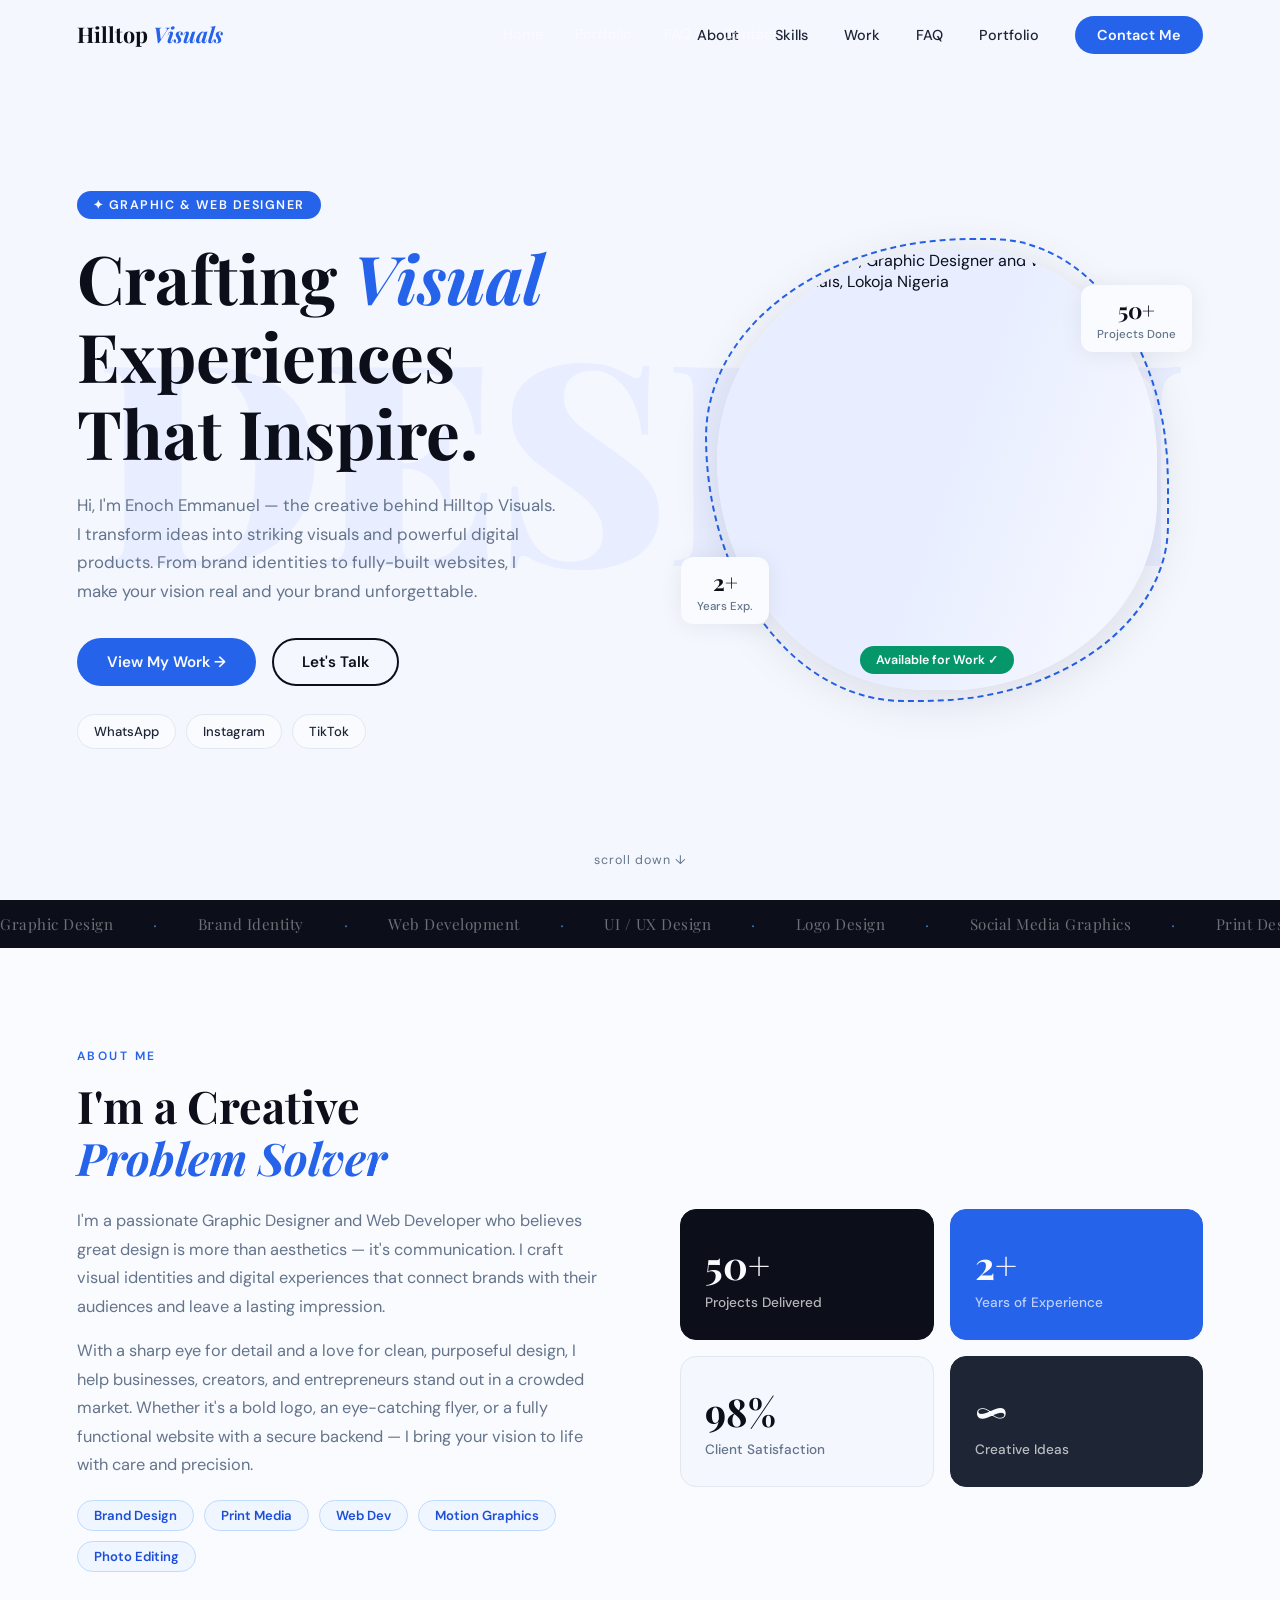
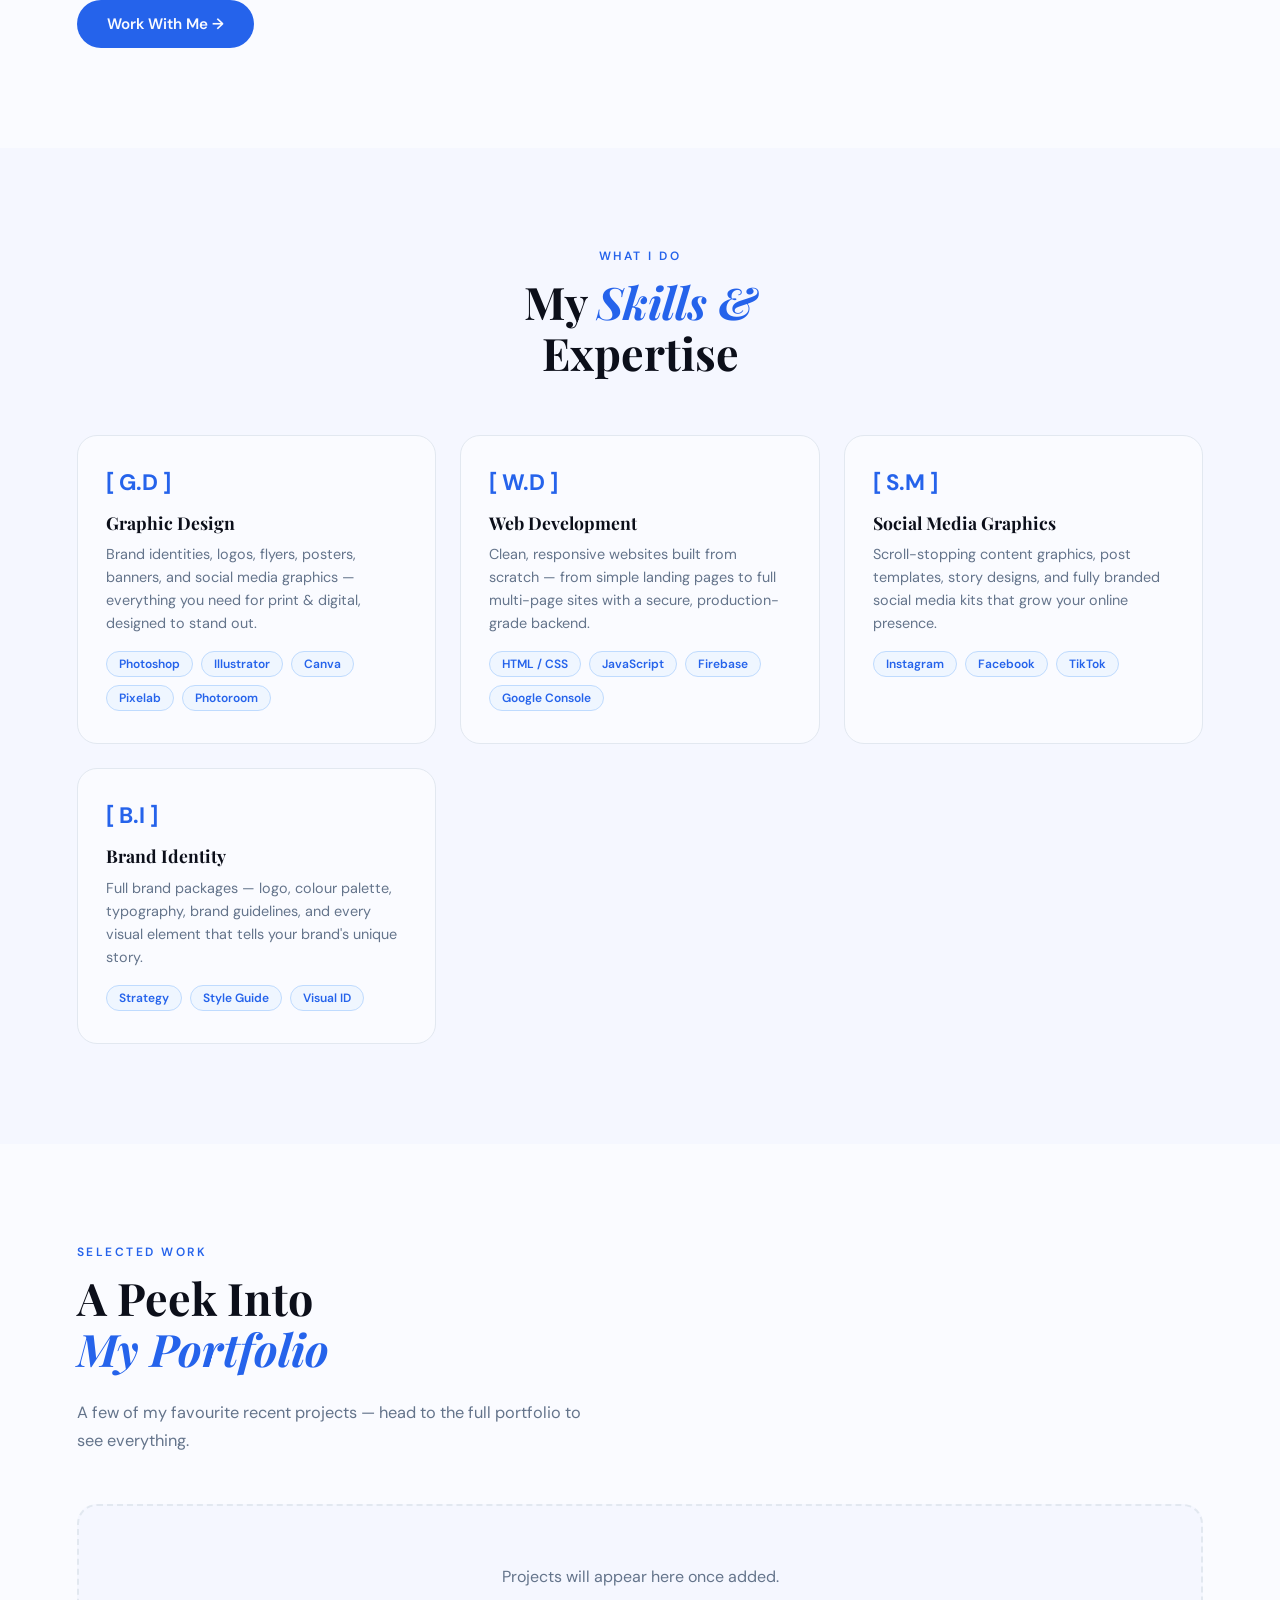
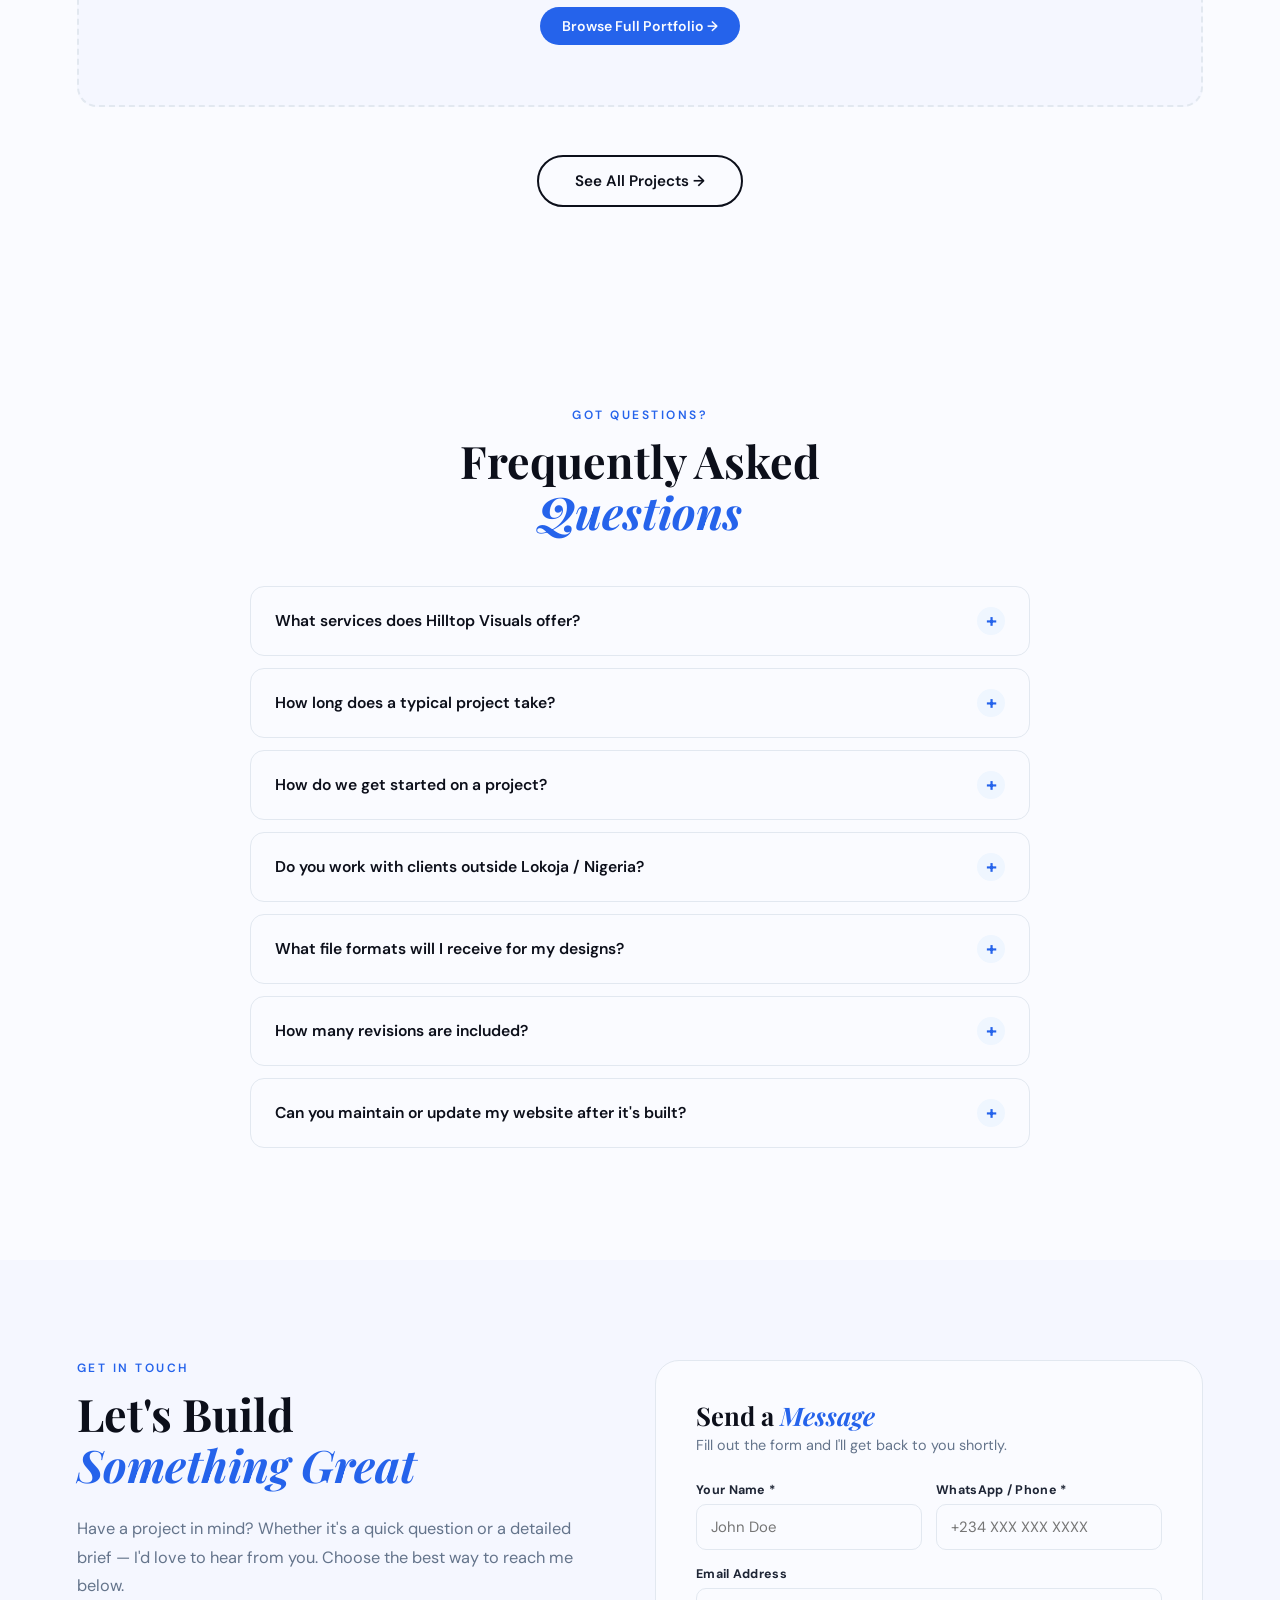
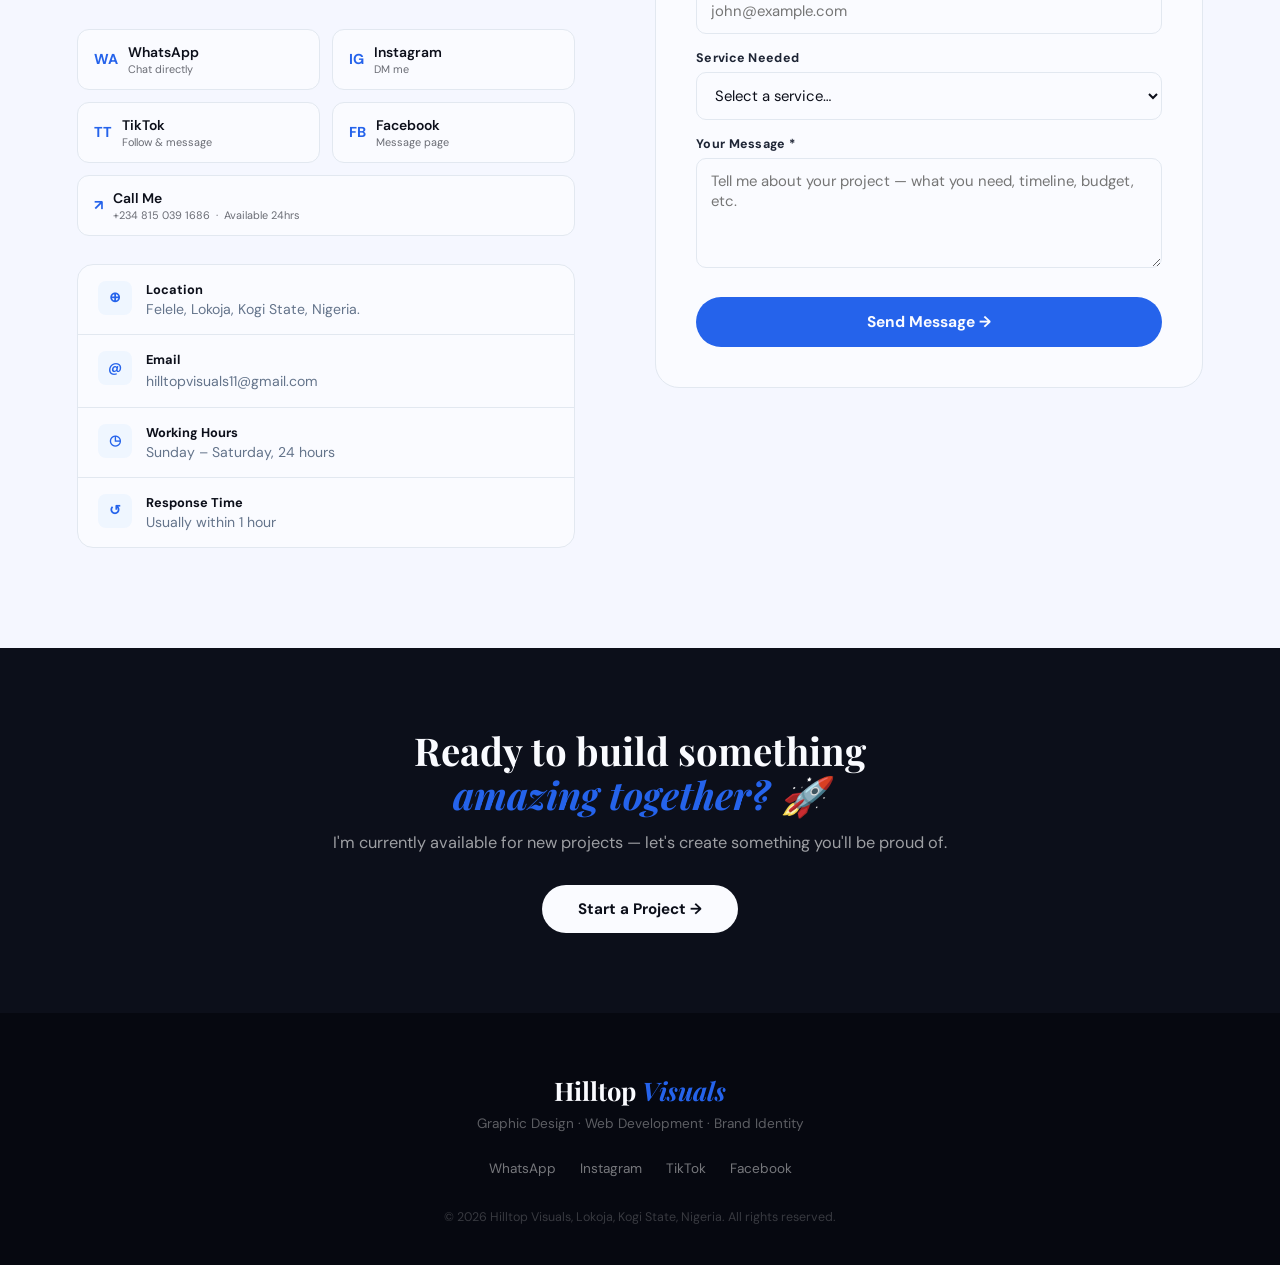
==== index.html @ 1521e747 "Add files via upload" ====
<!DOCTYPE html>
<html lang="en">
<head>
  <meta charset="UTF-8">
  <meta name="viewport" content="width=device-width, initial-scale=1.0">

  <!-- ── Primary SEO ── -->
  <title>Hilltop Visuals — Graphic Designer & Web Developer in Lokoja, Nigeria</title>
  <meta name="description" content="Hilltop Visuals is a creative graphic design and web development studio based in Lokoja, Kogi State, Nigeria. We craft bold brand identities, stunning visuals, and fully-built websites that connect businesses with their audiences.">
  <meta name="keywords" content="graphic designer Nigeria, web developer Lokoja, brand identity Kogi State, logo design Nigeria, flyer design, web design Nigeria, Hilltop Visuals, Enoch Emmanuel designer">
  <meta name="author" content="Enoch Emmanuel — Hilltop Visuals">
  <meta name="robots" content="index, follow">
  <link rel="canonical" href="https://hilltopvisuals.name.ng/">

  <!-- ── Open Graph ── -->
  <meta property="og:type" content="website">
  <meta property="og:url" content="https://hilltop-visuals.name.ng/">
  <meta property="og:title" content="Hilltop Visuals — Graphic Designer & Web Developer">
  <meta property="og:description" content="Bold brands. Beautiful websites. Hilltop Visuals is your go-to creative studio for graphic design, web development, and brand identity — based in Lokoja, Nigeria.">
  <meta property="og:image" content="https://i.ibb.co/S7ySnwGp/1000374897.jpg">
  <meta property="og:image:alt" content="Hilltop Visuals — Creative Design Studio">
  <meta property="og:locale" content="en_NG">
  <meta property="og:site_name" content="Hilltop Visuals">

  <!-- ── Twitter / X Card ── -->
  <meta name="twitter:card" content="summary_large_image">
  <meta name="twitter:title" content="Hilltop Visuals — Graphic Designer & Web Developer">
  <meta name="twitter:description" content="Bold brands. Beautiful websites. Lokoja-based creative studio for graphic design, web development, and brand identity.">
  <meta name="twitter:image" content="https://i.ibb.co/S7ySnwGp/1000374897.jpg">

  <!-- ── JSON-LD Structured Data ── -->
  <script type="application/ld+json">
  {
    "@context": "https://schema.org",
    "@type": "ProfessionalService",
    "name": "Hilltop Visuals",
    "description": "Creative graphic design and web development studio based in Lokoja, Kogi State, Nigeria.",
    "url": "https://hilltop-visuals.web.app/",
    "image": "https://i.ibb.co/S7ySnwGp/1000374897.jpg",
    "founder": { "@type": "Person", "name": "Enoch Emmanuel", "jobTitle": "Graphic Designer & Web Developer" },
    "address": { "@type": "PostalAddress", "streetAddress": "Felele", "addressLocality": "Lokoja", "addressRegion": "Kogi State", "addressCountry": "NG" },
    "contactPoint": { "@type": "ContactPoint", "telephone": "+2348150391686", "contactType": "Customer Service", "availableLanguage": "English", "areaServed": "NG" },
    "sameAs": ["https://instagram.com/_hilltopvisuals","https://tiktok.com/@hilltop.visuals","https://www.facebook.com/share/1C88Tai5y7/"],
    "priceRange": "$$",
    "openingHours": "Mo-Su 00:00-23:59"
  }
  </script>

  <!-- ── Fonts ── -->
  <link rel="preconnect" href="https://fonts.googleapis.com">
  <link rel="preconnect" href="https://fonts.gstatic.com" crossorigin>
  <link href="https://fonts.googleapis.com/css2?family=Playfair+Display:ital,wght@0,400;0,700;0,900;1,400;1,700&family=DM+Sans:wght@300;400;500;600&display=swap" rel="stylesheet">
  <link rel="icon" href="Logo.png" type="image/png">
  <link rel="stylesheet" href="style.css">

  <style>
    @keyframes spin { to { transform: rotate(360deg); } }

    /* Profile shimmer while image loads */
    .profile-img-wrap {
      background: linear-gradient(110deg, #e8eeff 30%, #f5f7ff 50%, #e8eeff 70%);
      background-size: 200% 100%;
      animation: shimmer 1.5s linear infinite;
    }
    .profile-img-wrap.loaded { animation: none; background: none; }
    @keyframes shimmer { to { background-position: -200% 0; } }

    /* FAQ Section */
    .faq-section { background: var(--white); }
    .faq-inner { max-width: 780px; margin: 0 auto; }
    .faq-item {
      border: 1px solid var(--border); border-radius: 14px;
      margin-bottom: 12px; overflow: hidden; transition: box-shadow 0.25s;
    }
    .faq-item:hover { box-shadow: var(--shadow); }
    .faq-item.open { border-color: var(--accent); }
    .faq-q {
      width: 100%; background: none; border: none; text-align: left;
      padding: 20px 24px; font-family: 'DM Sans', sans-serif; font-size: 0.98rem;
      font-weight: 600; color: var(--ink); cursor: pointer;
      display: flex; justify-content: space-between; align-items: center;
      gap: 16px; transition: color 0.2s;
    }
    .faq-q:hover { color: var(--accent); }
    .faq-item.open .faq-q { color: var(--accent); }
    .faq-icon {
      flex-shrink: 0; width: 28px; height: 28px; border-radius: 50%;
      background: var(--accent-light); color: var(--accent); font-size: 1.2rem;
      display: flex; align-items: center; justify-content: center;
      transition: transform 0.3s, background 0.25s; font-weight: 700; line-height: 1;
    }
    .faq-item.open .faq-icon { transform: rotate(45deg); background: var(--accent); color: var(--white); }
    .faq-a { max-height: 0; overflow: hidden; transition: max-height 0.4s ease; }
    .faq-item.open .faq-a { max-height: 300px; }
    .faq-a-inner { padding: 0 24px 20px; font-size: 0.93rem; color: var(--mid); line-height: 1.75; }
  </style>
</head>
<body>

  <!-- NAV -->
  <nav id="navbar" role="navigation" aria-label="Main navigation">
    <a href="index.html" class="nav-logo" aria-label="Hilltop Visuals — Home">Hilltop <em>Visuals</em></a>
    <ul class="nav-links" id="navLinks">
      <li><a href="#about">About</a></li>
      <li><a href="#skills">Skills</a></li>
      <li><a href="#work">Work</a></li>
      <li><a href="#faq">FAQ</a></li>
      <li><a href="portfolio.html">Portfolio</a></li>
      <li><a href="#contact" class="nav-cta">Contact Me</a></li>
    </ul>
    <button class="hamburger" onclick="toggleNav()" aria-label="Toggle navigation menu" aria-expanded="false">
      <span></span><span></span><span></span>
    </button>
  </nav>

  <!-- HERO -->
  <section class="hero" aria-label="Introduction">
    <div class="hero-bg-text" aria-hidden="true">DESIGN</div>
    <div class="hero-content">
      <div class="hero-left">
        <div class="hero-tag">✦ Graphic &amp; Web Designer</div>
        <h1>Crafting <em>Visual</em><br>Experiences<br>That Inspire.</h1>
        <p class="hero-desc">Hi, I'm Enoch Emmanuel — the creative behind Hilltop Visuals. I transform ideas into striking visuals and powerful digital products. From brand identities to fully-built websites, I make your vision real and your brand unforgettable.</p>
        <div class="hero-btns">
          <a href="portfolio.html" class="btn-primary">View My Work →</a>
          <a href="#contact" class="btn-ghost">Let's Talk</a>
        </div>
        <div class="hero-socials">
          <a href="https://wa.me/+2347012182419" target="_blank" rel="noopener noreferrer" class="social-pill">WhatsApp</a>
          <a href="https://instagram.com/_hilltopvisuals" target="_blank" rel="noopener noreferrer" class="social-pill">Instagram</a>
          <a href="https://tiktok.com/@hilltop.visuals" target="_blank" rel="noopener noreferrer" class="social-pill">TikTok</a>
        </div>
      </div>
      <div class="hero-right">
        <div class="profile-frame" role="img" aria-label="Enoch Emmanuel — Graphic Designer and Web Developer at Hilltop Visuals">
          <div class="profile-ring" aria-hidden="true"></div>
          <div class="profile-img-wrap" id="profileWrap">
            <img
              src="https://i.ibb.co/S7ySnwGp/1000374897.jpg"
              alt="Enoch Emmanuel, Graphic Designer and Web Developer — Hilltop Visuals, Lokoja Nigeria"
              id="profilePic"
              width="440" height="440"
              fetchpriority="high"
              onload="document.getElementById('profileWrap').classList.add('loaded')"
            >
            <div class="profile-badge" aria-label="Currently available for new projects">Available for Work ✓</div>
          </div>
          <div class="profile-stat ps1" aria-label="50 or more projects completed"><strong>50+</strong><span>Projects Done</span></div>
          <div class="profile-stat ps2" aria-label="Over 2 years of experience"><strong>2+</strong><span>Years Exp.</span></div>
        </div>
      </div>
    </div>
    <div class="scroll-hint" aria-hidden="true">scroll down ↓</div>
  </section>

  <!-- MARQUEE -->
  <div class="marquee-wrap" aria-hidden="true">
    <div class="marquee-track">
      <span>Graphic Design</span><span>·</span>
      <span>Brand Identity</span><span>·</span>
      <span>Web Development</span><span>·</span>
      <span>UI / UX Design</span><span>·</span>
      <span>Logo Design</span><span>·</span>
      <span>Social Media Graphics</span><span>·</span>
      <span>Print Design</span><span>·</span>
      <span>Flyer Design</span><span>·</span>
      <span>Graphic Design</span><span>·</span>
      <span>Brand Identity</span><span>·</span>
      <span>Web Development</span><span>·</span>
      <span>UI / UX Design</span><span>·</span>
      <span>Logo Design</span><span>·</span>
      <span>Social Media Graphics</span><span>·</span>
      <span>Print Design</span><span>·</span>
      <span>Flyer Design</span><span>·</span>
    </div>
  </div>

  <!-- ABOUT -->
  <section class="section" id="about" aria-labelledby="about-heading">
    <div class="about-container">
      <div class="about-text">
        <p class="eyebrow">About Me</p>
        <h2 id="about-heading">I'm a Creative<br><em>Problem Solver</em></h2>
        <p class="body-text">I'm a passionate Graphic Designer and Web Developer who believes great design is more than aesthetics — it's communication. I craft visual identities and digital experiences that connect brands with their audiences and leave a lasting impression.</p>
        <p class="body-text">With a sharp eye for detail and a love for clean, purposeful design, I help businesses, creators, and entrepreneurs stand out in a crowded market. Whether it's a bold logo, an eye-catching flyer, or a fully functional website with a secure backend — I bring your vision to life with care and precision.</p>
        <div class="about-tags">
          <span>Brand Design</span>
          <span>Print Media</span>
          <span>Web Dev</span>
          <span>Motion Graphics</span>
          <span>Photo Editing</span>
        </div>
        <a href="#contact" class="btn-primary" style="display:inline-block;margin-top:28px;">Work With Me →</a>
      </div>
      <div class="about-cards">
        <div class="ac-card ac-big reveal"><div class="ac-num">50+</div><div class="ac-label">Projects Delivered</div></div>
        <div class="ac-card ac-accent reveal"><div class="ac-num">2+</div><div class="ac-label">Years of Experience</div></div>
        <div class="ac-card reveal"><div class="ac-num">98%</div><div class="ac-label">Client Satisfaction</div></div>
        <div class="ac-card ac-dark reveal"><div class="ac-num">∞</div><div class="ac-label">Creative Ideas</div></div>
      </div>
    </div>
  </section>

  <!-- SKILLS -->
  <section class="section skills-section" id="skills" aria-labelledby="skills-heading">
    <p class="eyebrow" style="text-align:center;">What I Do</p>
    <h2 id="skills-heading" style="text-align:center;">My <em>Skills &amp;</em><br>Expertise</h2>
    <div class="skills-grid">
      <article class="skill-card reveal">
        <span class="skill-icon" aria-hidden="true">[ G.D ]</span>
        <h3>Graphic Design</h3>
        <p>Brand identities, logos, flyers, posters, banners, and social media graphics — everything you need for print &amp; digital, designed to stand out.</p>
        <div class="skill-tools"><span>Photoshop</span><span>Illustrator</span><span>Canva</span><span>Pixelab</span><span>Photoroom</span></div>
      </article>
      <article class="skill-card reveal">
        <span class="skill-icon" aria-hidden="true">[ W.D ]</span>
        <h3>Web Development</h3>
        <p>Clean, responsive websites built from scratch — from simple landing pages to full multi-page sites with a secure, production-grade backend.</p>
        <div class="skill-tools"><span>HTML / CSS</span><span>JavaScript</span><span>Firebase</span><span>Google Console</span></div>
      </article>
      <article class="skill-card reveal">
        <span class="skill-icon" aria-hidden="true">[ S.M ]</span>
        <h3>Social Media Graphics</h3>
        <p>Scroll-stopping content graphics, post templates, story designs, and fully branded social media kits that grow your online presence.</p>
        <div class="skill-tools"><span>Instagram</span><span>Facebook</span><span>TikTok</span></div>
      </article>
      <article class="skill-card reveal">
        <span class="skill-icon" aria-hidden="true">[ B.I ]</span>
        <h3>Brand Identity</h3>
        <p>Full brand packages — logo, colour palette, typography, brand guidelines, and every visual element that tells your brand's unique story.</p>
        <div class="skill-tools"><span>Strategy</span><span>Style Guide</span><span>Visual ID</span></div>
      </article>
    </div>
  </section>

  <!-- FEATURED WORK -->
  <section class="section work-section" id="work" aria-labelledby="work-heading">
    <p class="eyebrow">Selected Work</p>
    <h2 id="work-heading">A Peek Into<br><em>My Portfolio</em></h2>
    <p class="body-text" style="max-width:520px;margin-bottom:0;">A few of my favourite recent projects — head to the full portfolio to see everything.</p>
    <div class="work-grid" id="featuredWork" role="list">
      <div class="work-placeholder">
        <div class="wp-inner">
          <p>Projects will appear here once added.</p>
          <a href="portfolio.html" class="btn-primary" style="margin-top:20px;font-size:0.88rem;padding:10px 22px;">Browse Full Portfolio →</a>
        </div>
      </div>
    </div>
    <div style="text-align:center;margin-top:48px;">
      <a href="portfolio.html" class="btn-outline-dark">See All Projects →</a>
    </div>
  </section>

  <!-- FAQ -->
  <section class="section faq-section" id="faq" aria-labelledby="faq-heading">
    <div class="faq-inner">
      <p class="eyebrow" style="text-align:center;">Got Questions?</p>
      <h2 id="faq-heading" style="text-align:center;margin-bottom:48px;">Frequently Asked<br><em>Questions</em></h2>

      <div class="faq-item reveal">
        <button class="faq-q" onclick="toggleFaq(this)" aria-expanded="false">
          What services does Hilltop Visuals offer?
          <span class="faq-icon" aria-hidden="true">+</span>
        </button>
        <div class="faq-a">
          <div class="faq-a-inner">Hilltop Visuals offers a full suite of creative services including Graphic Design (logos, flyers, banners, posters), Web Development (landing pages to multi-page websites), Brand Identity packages, Social Media Graphics, and Print Design. If you need something creative, chances are I can help — just reach out!</div>
        </div>
      </div>

      <div class="faq-item reveal">
        <button class="faq-q" onclick="toggleFaq(this)" aria-expanded="false">
          How long does a typical project take?
          <span class="faq-icon" aria-hidden="true">+</span>
        </button>
        <div class="faq-a">
          <div class="faq-a-inner">It depends on the scope. A logo or flyer design can be ready in 1–3 days. A full brand identity package typically takes 3–7 days. Website projects range from 3 days for a simple landing page to 2–4 weeks for a full multi-page site with a custom backend. I always discuss timelines upfront so there are no surprises.</div>
        </div>
      </div>

      <div class="faq-item reveal">
        <button class="faq-q" onclick="toggleFaq(this)" aria-expanded="false">
          How do we get started on a project?
          <span class="faq-icon" aria-hidden="true">+</span>
        </button>
        <div class="faq-a">
          <div class="faq-a-inner">Simply reach out via the contact form below, WhatsApp, or any of my social platforms. Share a brief of what you need — the service, your brand, timeline, and budget if you have one. I'll respond within an hour to discuss next steps. No long waits, no fuss.</div>
        </div>
      </div>

      <div class="faq-item reveal">
        <button class="faq-q" onclick="toggleFaq(this)" aria-expanded="false">
          Do you work with clients outside Lokoja / Nigeria?
          <span class="faq-icon" aria-hidden="true">+</span>
        </button>
        <div class="faq-a">
          <div class="faq-a-inner">Absolutely. While I'm based in Lokoja, Kogi State, I work with clients across Nigeria and internationally. All communication, file delivery, and project management can be handled fully online via WhatsApp, email, or any preferred platform.</div>
        </div>
      </div>

      <div class="faq-item reveal">
        <button class="faq-q" onclick="toggleFaq(this)" aria-expanded="false">
          What file formats will I receive for my designs?
          <span class="faq-icon" aria-hidden="true">+</span>
        </button>
        <div class="faq-a">
          <div class="faq-a-inner">You'll receive all the formats you need. For logos and graphics: PNG (transparent background), JPG, PDF, and SVG. For print materials: high-resolution PDF or TIFF. For web assets: optimised PNG, JPG, and WebP. Just let me know what you need and I'll prepare everything accordingly.</div>
        </div>
      </div>

      <div class="faq-item reveal">
        <button class="faq-q" onclick="toggleFaq(this)" aria-expanded="false">
          How many revisions are included?
          <span class="faq-icon" aria-hidden="true">+</span>
        </button>
        <div class="faq-a">
          <div class="faq-a-inner">Every project includes revision rounds to ensure you're fully satisfied. The exact number depends on the package agreed upon, but I always work collaboratively and stay in close communication throughout — so we rarely need many rounds. Your satisfaction is the priority.</div>
        </div>
      </div>

      <div class="faq-item reveal">
        <button class="faq-q" onclick="toggleFaq(this)" aria-expanded="false">
          Can you maintain or update my website after it's built?
          <span class="faq-icon" aria-hidden="true">+</span>
        </button>
        <div class="faq-a">
          <div class="faq-a-inner">Yes! I offer post-launch support and maintenance for all websites I build. Whether it's adding new pages, updating content, fixing issues, or expanding features — I'm available to keep your site running smoothly. Just reach out whenever you need changes made.</div>
        </div>
      </div>

    </div>
  </section>

  <!-- CONTACT -->
  <section class="section contact-inline" id="contact" aria-labelledby="contact-heading">
    <div class="contact-inline-grid">

      <!-- LEFT -->
      <div>
        <p class="eyebrow">Get In Touch</p>
        <h2 id="contact-heading">Let's Build<br><em>Something Great</em></h2>
        <p class="body-text" style="margin-bottom:0;">Have a project in mind? Whether it's a quick question or a detailed brief — I'd love to hear from you. Choose the best way to reach me below.</p>

        <div class="reach-grid">
          <a href="https://wa.me/+2347012182419" target="_blank" rel="noopener noreferrer" class="reach-btn">
            <span class="rb-icon">WA</span>
            <span class="rb-text"><span>WhatsApp</span><span class="rb-label">Chat directly</span></span>
          </a>
          <a href="https://instagram.com/_hilltopvisuals" target="_blank" rel="noopener noreferrer" class="reach-btn">
            <span class="rb-icon">IG</span>
            <span class="rb-text"><span>Instagram</span><span class="rb-label">DM me</span></span>
          </a>
          <a href="https://tiktok.com/@hilltop.visuals" target="_blank" rel="noopener noreferrer" class="reach-btn">
            <span class="rb-icon">TT</span>
            <span class="rb-text"><span>TikTok</span><span class="rb-label">Follow &amp; message</span></span>
          </a>
          <a href="https://www.facebook.com/share/1C88Tai5y7/" target="_blank" rel="noopener noreferrer" class="reach-btn">
            <span class="rb-icon">FB</span>
            <span class="rb-text"><span>Facebook</span><span class="rb-label">Message page</span></span>
          </a>
          <a href="tel:+2348150391686" class="reach-btn rb-call">
            <span class="rb-icon">↗</span>
            <span class="rb-text"><span>Call Me</span><span class="rb-label">+234 815 039 1686 &nbsp;·&nbsp; Available 24hrs</span></span>
          </a>
        </div>

        <address class="addr-block" style="font-style:normal;">
          <div class="addr-row">
            <div class="addr-icon">⊕</div>
            <div class="addr-body"><strong>Location</strong><p>Felele, Lokoja, Kogi State, Nigeria.</p></div>
          </div>
          <div class="addr-row">
            <div class="addr-icon">@</div>
            <div class="addr-body"><strong>Email</strong><a href="mailto:hilltopvisuals11@gmail.com">hilltopvisuals11@gmail.com</a></div>
          </div>
          <div class="addr-row">
            <div class="addr-icon">◷</div>
            <div class="addr-body"><strong>Working Hours</strong><p>Sunday – Saturday, 24 hours</p></div>
          </div>
          <div class="addr-row">
            <div class="addr-icon">↺</div>
            <div class="addr-body"><strong>Response Time</strong><p>Usually within 1 hour</p></div>
          </div>
        </address>
      </div>

      <!-- RIGHT — FORM -->
      <div class="cf-card">
        <h3>Send a <em>Message</em></h3>
        <p class="cf-sub">Fill out the form and I'll get back to you shortly.</p>
        <div class="cf-row">
          <div class="cf-group"><label for="cfName">Your Name *</label><input type="text" id="cfName" name="name" placeholder="John Doe" autocomplete="name" required></div>
          <div class="cf-group"><label for="cfPhone">WhatsApp / Phone *</label><input type="tel" id="cfPhone" name="phone" placeholder="+234 XXX XXX XXXX" autocomplete="tel" required></div>
        </div>
        <div class="cf-group"><label for="cfEmail">Email Address</label><input type="email" id="cfEmail" name="email" placeholder="john@example.com" autocomplete="email"></div>
        <div class="cf-group">
          <label for="cfService">Service Needed</label>
          <select id="cfService" name="service">
            <option value="">Select a service…</option>
            <option>Graphic Design</option>
            <option>Web Development</option>
            <option>Brand Identity / Logo</option>
            <option>UI / UX Design</option>
            <option>Print Design</option>
            <option>Social Media Graphics</option>
            <option>Other</option>
          </select>
        </div>
        <div class="cf-group"><label for="cfMessage">Your Message *</label><textarea id="cfMessage" name="message" placeholder="Tell me about your project — what you need, timeline, budget, etc." required></textarea></div>
        <button class="submit-btn" id="submitBtn" onclick="submitContactForm()" type="button">Send Message →</button>
        <div class="form-success" id="formSuccess" role="alert" style="display:none;">✓ Message sent! I'll be in touch with you shortly.</div>
        <div class="form-error"   id="formError"   role="alert" style="display:none;">Something went wrong. Please try again or reach out via WhatsApp.</div>
      </div>

    </div>
  </section>

  <!-- CTA BAND -->
  <div class="cta-band">
    <div class="cta-band-inner">
      <h2>Ready to build something<br><em>amazing together? 🚀</em></h2>
      <p>I'm currently available for new projects — let's create something you'll be proud of.</p>
      <a href="#contact" class="btn-white">Start a Project →</a>
    </div>
  </div>

  <!-- FOOTER -->
  <footer>
    <div class="footer-inner">
      <div class="footer-logo">Hilltop <em>Visuals</em></div>
      <p class="footer-tagline">Graphic Design · Web Development · Brand Identity</p>
      <nav class="footer-links" aria-label="Footer navigation">
        <a href="index.html">Home</a>
        <a href="portfolio.html">Portfolio</a>
        <a href="#faq">FAQ</a>
        <a href="#contact">Contact</a>
      </nav>
      <div class="footer-socials" aria-label="Social media links">
        <a href="https://wa.me/+2347012182419" target="_blank" rel="noopener noreferrer">WhatsApp</a>
        <a href="https://instagram.com/_hilltopvisuals" target="_blank" rel="noopener noreferrer">Instagram</a>
        <a href="https://tiktok.com/@hilltop.visuals" target="_blank" rel="noopener noreferrer">TikTok</a>
        <a href="https://www.facebook.com/share/1C88Tai5y7/" target="_blank" rel="noopener noreferrer">Facebook</a>
      </div>
      <p class="footer-copy">© <span id="copyrightYear"></span> Hilltop Visuals, Lokoja, Kogi State, Nigeria. All rights reserved.</p>
    </div>
  </footer>

  <!-- FIREBASE -->
  <script type="module">
    import { initializeApp } from "https://www.gstatic.com/firebasejs/10.12.0/firebase-app.js";
    import { getFirestore, collection, query, orderBy, limit, getDocs, addDoc, serverTimestamp }
      from "https://www.gstatic.com/firebasejs/10.12.0/firebase-firestore.js";

    const firebaseConfig = {
      apiKey: "AIzaSyD2cEISpqe9ZQfjU7KUvEmC07CHFr-ecbo",
      authDomain: "hilltop-visuals.firebaseapp.com",
      projectId: "hilltop-visuals",
      storageBucket: "hilltop-visuals.firebasestorage.app",
      messagingSenderId: "5059891736",
      appId: "1:5059891736:web:ab7138aefc7ed4dfd4296d"
    };

    const app = initializeApp(firebaseConfig);
    const db  = getFirestore(app);

    // ── Load featured projects ────────────────────────────────
    const MAX_FEAT_RETRIES = 3;
    const FEAT_RETRY_MS    = 3500;
    let   featRetryCount   = 0;
    let   featRetryTimer   = null;

    function showFeatLoader(msg) {
      const grid = document.getElementById('featuredWork');
      if (!grid) return;
      grid.innerHTML = `
        <div class="work-placeholder">
          <div class="wp-inner">
            <div style="width:30px;height:30px;border:3px solid #ddd;border-top-color:var(--accent);border-radius:50%;animation:spin 0.8s linear infinite;margin:0 auto 14px;" aria-hidden="true"></div>
            <p style="color:var(--mid);font-size:0.9rem;">${msg}</p>
          </div>
        </div>`;
    }

    function showFeatError() {
      const grid = document.getElementById('featuredWork');
      if (!grid) return;
      grid.innerHTML = `
        <div class="work-placeholder">
          <div class="wp-inner" style="max-width:380px;">
            <div style="font-size:2rem;margin-bottom:12px;" aria-hidden="true">📡</div>
            <p style="font-weight:600;color:var(--ink);margin-bottom:8px;">Connection Unstable</p>
            <p style="color:var(--mid);font-size:0.88rem;line-height:1.6;margin-bottom:20px;">Projects couldn't load. Please check your internet connection and try again.</p>
            <button onclick="window.__hvFeatReload()" style="background:var(--accent);color:#fff;border:none;padding:11px 26px;border-radius:50px;font-weight:600;font-size:0.88rem;cursor:pointer;font-family:inherit;">↺ &nbsp;Reload</button>
            <p style="font-size:0.76rem;color:var(--mid);margin-top:10px;">Or <a href="portfolio.html" style="color:var(--accent);">view the full portfolio →</a></p>
          </div>
        </div>`;
    }

    window.__hvFeatReload = function() {
      featRetryCount = 0;
      clearTimeout(featRetryTimer);
      loadFeatured();
    };

    async function loadFeatured() {
      const grid = document.getElementById('featuredWork');
      if (featRetryCount === 0) showFeatLoader('Loading projects…');
      else showFeatLoader(`Retrying… (${featRetryCount}/${MAX_FEAT_RETRIES})`);

      try {
        let snap;
        try {
          snap = await getDocs(query(collection(db,'projects'), orderBy('createdAt','desc'), limit(3)));
        } catch {
          snap = await getDocs(query(collection(db,'projects'), limit(3)));
        }
        featRetryCount = 0;
        clearTimeout(featRetryTimer);
        const projects = snap.docs.map(d => ({ id: d.id, ...d.data() }));
        if (!projects.length) {
          grid.innerHTML = `
            <div class="work-placeholder">
              <div class="wp-inner">
                <p>Projects will appear here once added.</p>
                <a href="portfolio.html" class="btn-primary" style="margin-top:20px;font-size:0.88rem;padding:10px 22px;">Browse Full Portfolio →</a>
              </div>
            </div>`;
          return;
        }
        grid.innerHTML = projects.map((p,i) => `
          <div class="work-card reveal" style="transition-delay:${i*0.1}s" role="listitem">
            <div class="work-img">
              ${p.image ? `<img src="${p.image}" alt="${p.title} — ${p.category || 'Design'} by Hilltop Visuals" loading="lazy">` : `<div class="work-no-img" aria-hidden="true">✦</div>`}
              <div class="work-overlay">
                <a href="${p.link || 'portfolio.html'}" target="_blank" rel="noopener noreferrer" class="work-view-btn">View Project ↗</a>
              </div>
            </div>
            <div class="work-info">
              <span class="work-cat">${p.category || 'Design'}</span>
              <h3>${p.title}</h3>
              ${p.description ? `<p>${p.description.substring(0,100)}${p.description.length > 100 ? '…' : ''}</p>` : ''}
            </div>
          </div>
        `).join('');
        attachReveal();
      } catch(e) {
        console.warn('Featured load error (attempt ' + (featRetryCount + 1) + '):', e.message);
        if (featRetryCount < MAX_FEAT_RETRIES) {
          featRetryCount++;
          featRetryTimer = setTimeout(loadFeatured, FEAT_RETRY_MS);
        } else {
          showFeatError();
        }
      }
    }
    loadFeatured();

    // ── Contact form ──────────────────────────────────────────
    window.submitContactForm = async function() {
      const name    = document.getElementById('cfName').value.trim();
      const phone   = document.getElementById('cfPhone').value.trim();
      const email   = document.getElementById('cfEmail').value.trim();
      const service = document.getElementById('cfService').value;
      const message = document.getElementById('cfMessage').value.trim();
      if (!name || !phone || !message) { alert('Please fill in Name, Phone and Message.'); return; }
      const btn = document.getElementById('submitBtn');
      btn.textContent = 'Sending…'; btn.disabled = true;
      document.getElementById('formSuccess').style.display = 'none';
      document.getElementById('formError').style.display   = 'none';
      try {
        await addDoc(collection(db,'messages'), { name, phone, email, service, message, createdAt: serverTimestamp(), read: false });
        btn.style.display = 'none';
        document.getElementById('formSuccess').style.display = 'block';
      } catch(e) {
        console.error(e);
        btn.textContent = 'Send Message →'; btn.disabled = false;
        document.getElementById('formError').style.display = 'block';
      }
    };

    function attachReveal() {
      const obs = new IntersectionObserver(entries => {
        entries.forEach(e => { if (e.isIntersecting) e.target.classList.add('visible'); });
      }, { threshold: 0.1 });
      document.querySelectorAll('.reveal').forEach(el => obs.observe(el));
    }
    attachReveal();
  </script>

  <script>
    // Auto-update copyright year
    document.getElementById('copyrightYear').textContent = new Date().getFullYear();

    // Navbar scroll state
    window.addEventListener('scroll', () => {
      document.getElementById('navbar').classList.toggle('scrolled', window.scrollY > 60);
    });

    // Mobile nav toggle
    function toggleNav() {
      const links = document.getElementById('navLinks');
      const btn   = document.querySelector('.hamburger');
      const open  = links.classList.toggle('open');
      btn.setAttribute('aria-expanded', String(open));
    }

    // Close mobile nav on link click
    document.querySelectorAll('.nav-links a').forEach(a => {
      a.addEventListener('click', () => {
        document.getElementById('navLinks').classList.remove('open');
        document.querySelector('.hamburger').setAttribute('aria-expanded', 'false');
      });
    });

    // Reveal on scroll for static elements
    const revealObs = new IntersectionObserver(entries => {
      entries.forEach(e => { if (e.isIntersecting) e.target.classList.add('visible'); });
    }, { threshold: 0.08 });
    document.querySelectorAll('.reveal').forEach(el => revealObs.observe(el));

    // FAQ accordion
    function toggleFaq(btn) {
      const item   = btn.closest('.faq-item');
      const isOpen = item.classList.contains('open');
      document.querySelectorAll('.faq-item.open').forEach(i => {
        i.classList.remove('open');
        i.querySelector('.faq-q').setAttribute('aria-expanded', 'false');
      });
      if (!isOpen) {
        item.classList.add('open');
        btn.setAttribute('aria-expanded', 'true');
      }
    }
  </script>
</body>
</html>
---- style.css ----
/* ===== HILLTOP VISUALS — MAIN STYLESHEET ===== */
:root {
  --ink: #0C0F1A;
  --ink-mid: #1E2535;
  --mid: #64748B;
  --light: #F0F4FF;
  --white: #FAFBFF;
  --accent: #2563EB;
  --accent-dark: #1D4ED8;
  --accent-light: #EFF6FF;
  --green: #059669;
  --cream: #F5F7FF;
  --border: #E2E8F0;
  --shadow: 0 2px 24px rgba(12,15,26,0.07);
  --shadow-lg: 0 8px 48px rgba(12,15,26,0.12);
}

*, *::before, *::after { box-sizing: border-box; margin: 0; padding: 0; }
html { scroll-behavior: smooth; }
body { font-family: 'DM Sans', sans-serif; background: var(--white); color: var(--ink); overflow-x: hidden; }
em { font-family: 'Playfair Display', serif; font-style: italic; color: var(--accent); }
h1, h2, h3 { font-family: 'Playfair Display', serif; font-weight: 700; line-height: 1.15; }
h1 { font-size: clamp(2.4rem, 5.5vw, 4.2rem); }
h2 { font-size: clamp(1.8rem, 3.5vw, 2.9rem); }
h3 { font-size: 1.2rem; }
a { text-decoration: none; color: inherit; }

/* NAV */
nav {
  position: fixed; top: 0; left: 0; right: 0; z-index: 200;
  display: flex; align-items: center; justify-content: space-between;
  padding: 0 6%; height: 68px; transition: all 0.35s ease;
}
nav.scrolled {
  background: rgba(250,251,255,0.97); border-bottom: 1px solid var(--border);
  backdrop-filter: blur(12px); box-shadow: 0 2px 20px rgba(0,0,0,0.05);
}
.nav-logo { font-family: 'Playfair Display', serif; font-size: 1.35rem; font-weight: 700; color: var(--ink); }
.nav-links { display: flex; gap: 36px; list-style: none; align-items: center; }
.nav-links a { font-size: 0.9rem; font-weight: 500; color: var(--ink-mid); transition: color 0.2s; }
.nav-links a:hover { color: var(--accent); }
.nav-cta { background: var(--accent); color: var(--white) !important; padding: 10px 22px; border-radius: 50px; font-weight: 600 !important; transition: background 0.2s !important; }
.nav-cta:hover { background: var(--accent-dark) !important; }
.hamburger { display: none; flex-direction: column; gap: 5px; background: none; border: none; cursor: pointer; padding: 4px; }
.hamburger span { display: block; width: 24px; height: 2px; background: var(--ink); border-radius: 2px; }

/* HERO */
.hero { min-height: 100vh; background: var(--cream); display: flex; flex-direction: column; justify-content: center; padding: 100px 6% 60px; position: relative; overflow: hidden; }
.hero-bg-text { position: absolute; top: 50%; left: 50%; transform: translate(-50%,-50%); font-family: 'Playfair Display', serif; font-size: clamp(8rem,22vw,18rem); font-weight: 900; color: #E8EEFF; pointer-events: none; user-select: none; white-space: nowrap; letter-spacing: -4px; line-height: 1; }
.hero-content { display: grid; grid-template-columns: 1fr 1fr; gap: 60px; align-items: center; position: relative; z-index: 1; max-width: 1200px; margin: 0 auto; width: 100%; }
.hero-tag { display: inline-block; background: var(--accent); color: var(--white); font-size: 0.78rem; font-weight: 600; letter-spacing: 1.5px; text-transform: uppercase; padding: 6px 16px; border-radius: 50px; margin-bottom: 20px; }
.hero-left h1 { color: var(--ink); margin-bottom: 20px; }
.hero-desc { font-size: 1.05rem; color: var(--mid); line-height: 1.7; max-width: 480px; margin-bottom: 32px; }
.hero-btns { display: flex; gap: 16px; flex-wrap: wrap; margin-bottom: 28px; }
.btn-primary { background: var(--accent); color: var(--white); padding: 14px 30px; border-radius: 50px; font-weight: 600; font-size: 0.95rem; transition: all 0.25s; display: inline-block; font-family: 'DM Sans', sans-serif; }
.btn-primary:hover { background: var(--accent-dark); transform: translateY(-2px); }
.btn-ghost { border: 2px solid var(--ink); color: var(--ink); padding: 12px 28px; border-radius: 50px; font-weight: 600; font-size: 0.95rem; transition: all 0.25s; display: inline-block; }
.btn-ghost:hover { background: var(--ink); color: var(--white); transform: translateY(-2px); }
.hero-socials { display: flex; gap: 10px; flex-wrap: wrap; }
.social-pill { background: var(--white); border: 1px solid var(--border); color: var(--ink-mid); padding: 8px 16px; border-radius: 50px; font-size: 0.82rem; font-weight: 500; transition: all 0.2s; }
.social-pill:hover { background: var(--accent); color: var(--white); border-color: var(--accent); }

/* Profile */
.profile-frame { position: relative; width: 100%; max-width: 440px; margin: 0 auto; aspect-ratio: 1; }
.profile-ring { position: absolute; inset: -12px; border: 2px dashed var(--accent); border-radius: 60% 40% 55% 45% / 45% 55% 40% 60%; animation: ringRotate 18s linear infinite; }
@keyframes ringRotate { to { transform: rotate(360deg); } }
.profile-img-wrap { width: 100%; height: 100%; border-radius: 55% 45% 50% 50% / 50% 50% 45% 55%; overflow: hidden; position: relative; box-shadow: var(--shadow-lg); }
.profile-img-wrap img { width: 100%; height: 100%; object-fit: cover; display: block; }
.profile-badge { position: absolute; bottom: 16px; left: 50%; transform: translateX(-50%); background: var(--green); color: #fff; font-size: 0.78rem; font-weight: 600; padding: 6px 16px; border-radius: 50px; white-space: nowrap; }
.profile-stat { position: absolute; background: var(--white); border-radius: 12px; padding: 10px 16px; box-shadow: var(--shadow); display: flex; flex-direction: column; align-items: center; gap: 2px; }
.profile-stat strong { font-family: 'Playfair Display', serif; font-size: 1.4rem; color: var(--ink); }
.profile-stat span { font-size: 0.72rem; color: var(--mid); font-weight: 500; white-space: nowrap; }
.ps1 { top: 8%; right: -8%; }
.ps2 { bottom: 15%; left: -8%; }
.scroll-hint { position: absolute; bottom: 32px; left: 50%; transform: translateX(-50%); font-size: 0.78rem; color: var(--mid); letter-spacing: 1px; animation: fadeUpDown 2s ease-in-out infinite; }
@keyframes fadeUpDown { 0%,100% { transform: translateX(-50%) translateY(0); opacity:0.6; } 50% { transform: translateX(-50%) translateY(-6px); opacity:1; } }

/* MARQUEE */
.marquee-wrap { background: var(--ink); overflow: hidden; padding: 14px 0; }
.marquee-track { display: flex; gap: 40px; animation: marquee 22s linear infinite; width: max-content; }
.marquee-track span { font-family: 'Playfair Display', serif; font-size: 0.95rem; color: rgba(255,255,255,0.4); white-space: nowrap; letter-spacing: 0.5px; }
.marquee-track span:nth-child(even) { color: rgba(96,165,250,0.7); }
@keyframes marquee { from { transform: translateX(0); } to { transform: translateX(-50%); } }

/* SECTIONS */
.section { padding: 100px 6%; }
.eyebrow { font-size: 0.75rem; font-weight: 600; letter-spacing: 2.5px; text-transform: uppercase; color: var(--accent); margin-bottom: 12px; display: block; }
.body-text { font-size: 1.02rem; color: var(--mid); line-height: 1.75; }
h2 { margin-bottom: 24px; }

/* ABOUT */
#about { background: var(--white); }
.about-container { display: grid; grid-template-columns: 1fr 1fr; gap: 80px; align-items: center; max-width: 1200px; margin: 0 auto; }
.about-text p { margin-bottom: 16px; }
.about-tags { display: flex; flex-wrap: wrap; gap: 10px; margin-top: 20px; }
.about-tags span { background: var(--accent-light); border: 1px solid #BFDBFE; color: var(--accent-dark); font-size: 0.82rem; font-weight: 600; padding: 6px 16px; border-radius: 50px; }
.about-cards { display: grid; grid-template-columns: 1fr 1fr; gap: 16px; }
.ac-card { background: var(--cream); border: 1px solid var(--border); border-radius: 16px; padding: 28px 24px; transition: transform 0.3s, box-shadow 0.3s; }
.ac-card:hover { transform: translateY(-4px); box-shadow: var(--shadow); }
.ac-card.ac-big { background: var(--ink); border-color: var(--ink); }
.ac-card.ac-accent { background: var(--accent); border-color: var(--accent); }
.ac-card.ac-dark { background: var(--ink-mid); border-color: var(--ink-mid); }
.ac-num { font-family: 'Playfair Display', serif; font-size: 2.4rem; font-weight: 700; color: var(--ink); }
.ac-big .ac-num, .ac-accent .ac-num, .ac-dark .ac-num { color: var(--white); }
.ac-label { font-size: 0.85rem; color: var(--mid); margin-top: 4px; font-weight: 500; }
.ac-big .ac-label, .ac-accent .ac-label, .ac-dark .ac-label { color: rgba(255,255,255,0.7); }

/* SKILLS */
.skills-section { background: var(--cream); }
.skills-grid { display: grid; grid-template-columns: repeat(3,1fr); gap: 24px; margin-top: 56px; max-width: 1200px; margin-left: auto; margin-right: auto; }
.skill-card { background: var(--white); border: 1px solid var(--border); border-radius: 20px; padding: 32px 28px; transition: all 0.3s; }
.skill-card:hover { transform: translateY(-6px); box-shadow: var(--shadow-lg); border-color: var(--accent); }
.skill-icon { font-size: 1.4rem; color: var(--accent); font-weight: 700; margin-bottom: 16px; display: block; }
.skill-card h3 { margin-bottom: 10px; font-size: 1.1rem; }
.skill-card p { font-size: 0.9rem; color: var(--mid); line-height: 1.6; margin-bottom: 16px; }
.skill-tools { display: flex; flex-wrap: wrap; gap: 8px; }
.skill-tools span { background: var(--accent-light); font-size: 0.75rem; font-weight: 600; color: var(--accent); padding: 4px 12px; border-radius: 50px; border: 1px solid #BFDBFE; }

/* WORK */
.work-section { background: var(--white); }
.work-grid { display: grid; grid-template-columns: repeat(3,1fr); gap: 28px; margin-top: 48px; max-width: 1200px; margin-left: auto; margin-right: auto; }
.work-placeholder { grid-column:1/-1; background: var(--cream); border: 2px dashed var(--border); border-radius: 20px; padding: 60px; text-align: center; }
.wp-inner p { color: var(--mid); }
.work-card { background: var(--white); border: 1px solid var(--border); border-radius: 20px; overflow: hidden; transition: all 0.3s; }
.work-card:hover { transform: translateY(-6px); box-shadow: var(--shadow-lg); }
.work-img { position: relative; aspect-ratio: 4/3; overflow: hidden; background: var(--cream); }
.work-img img { width:100%;height:100%;object-fit:cover;transition:transform 0.4s; }
.work-card:hover .work-img img { transform: scale(1.05); }
.work-no-img { width:100%;height:100%;display:flex;align-items:center;justify-content:center;font-size:2rem;color:var(--border); }
.work-overlay { position:absolute;inset:0;background:rgba(12,15,26,0.72);display:flex;align-items:center;justify-content:center;opacity:0;transition:opacity 0.3s; }
.work-card:hover .work-overlay { opacity:1; }
.work-view-btn { background:var(--white);color:var(--ink);padding:12px 24px;border-radius:50px;font-weight:600;font-size:0.9rem;transition:background 0.2s; }
.work-view-btn:hover { background:var(--accent);color:var(--white); }
.work-info { padding: 20px 24px 24px; }
.work-cat { font-size:0.72rem;font-weight:600;letter-spacing:1.5px;text-transform:uppercase;color:var(--accent);display:block;margin-bottom:8px; }
.work-info h3 { margin-bottom:8px;font-size:1.1rem; }
.work-info p { font-size:0.88rem;color:var(--mid);line-height:1.55; }
.btn-outline-dark { border:2px solid var(--ink);color:var(--ink);padding:14px 36px;border-radius:50px;font-weight:600;font-size:0.95rem;display:inline-block;transition:all 0.25s; }
.btn-outline-dark:hover { background:var(--ink);color:var(--white); }

/* CONTACT INLINE */
.contact-inline { background: var(--cream); }
.contact-inline-grid { display:grid;grid-template-columns:1fr 1.1fr;gap:80px;align-items:start;max-width:1200px;margin:0 auto; }
.reach-grid { display:grid;grid-template-columns:1fr 1fr;gap:12px;margin:28px 0; }
.reach-btn { display:flex;align-items:center;gap:10px;padding:13px 16px;border-radius:12px;border:1.5px solid var(--border);background:var(--white);font-size:0.87rem;font-weight:600;color:var(--ink);transition:all 0.22s;text-decoration:none; }
.reach-btn:hover { background:var(--accent);color:var(--white);border-color:var(--accent);transform:translateY(-2px); }
.reach-btn .rb-icon { font-size:0.9rem;font-weight:700;color:var(--accent);flex-shrink:0;transition:color 0.22s; }
.reach-btn:hover .rb-icon { color:var(--white); }
.reach-btn .rb-text { display:flex;flex-direction:column;gap:1px; }
.reach-btn .rb-label { font-size:0.68rem;opacity:0.6;font-weight:400; }
.rb-call { grid-column:1/-1; }
.addr-block { background:var(--white);border:1px solid var(--border);border-radius:16px;overflow:hidden; }
.addr-row { display:flex;align-items:flex-start;gap:14px;padding:16px 20px;border-bottom:1px solid var(--border); }
.addr-row:last-child { border-bottom:none; }
.addr-icon { width:34px;height:34px;background:var(--accent-light);border-radius:8px;display:flex;align-items:center;justify-content:center;color:var(--accent);font-size:0.85rem;font-weight:700;flex-shrink:0; }
.addr-body strong { display:block;font-size:0.8rem;font-weight:700;color:var(--ink);margin-bottom:2px; }
.addr-body p, .addr-body a { font-size:0.88rem;color:var(--mid); }
.addr-body a:hover { color:var(--accent); }
.cf-card { background:var(--white);border:1px solid var(--border);border-radius:24px;padding:40px; }
.cf-card h3 { font-family:'Playfair Display',serif;font-size:1.6rem;margin-bottom:6px; }
.cf-sub { font-size:0.9rem;color:var(--mid);margin-bottom:28px; }
.cf-group { margin-bottom:16px; }
.cf-group label { display:block;font-size:0.78rem;font-weight:700;color:var(--ink-mid);margin-bottom:6px;letter-spacing:0.3px; }
.cf-group input,.cf-group textarea,.cf-group select { width:100%;padding:12px 14px;border:1.5px solid var(--border);border-radius:10px;font-family:'DM Sans',sans-serif;font-size:0.93rem;color:var(--ink);background:var(--white);transition:border-color 0.2s;outline:none; }
.cf-group input:focus,.cf-group textarea:focus,.cf-group select:focus { border-color:var(--accent); }
.cf-group textarea { resize:vertical;min-height:110px; }
.cf-row { display:grid;grid-template-columns:1fr 1fr;gap:14px; }
.submit-btn { width:100%;padding:15px;border-radius:50px;background:var(--accent);color:var(--white);border:none;font-family:'DM Sans',sans-serif;font-size:0.97rem;font-weight:700;cursor:pointer;transition:all 0.25s;margin-top:8px; }
.submit-btn:hover { background:var(--accent-dark);transform:translateY(-2px); }
.submit-btn:disabled { opacity:0.6;cursor:not-allowed;transform:none; }
.form-success { display:none;background:#ECFDF5;border:1px solid #A7F3D0;border-radius:10px;padding:16px 18px;text-align:center;color:#065F46;font-weight:600;margin-top:14px;font-size:0.9rem; }
.form-error { display:none;background:#FEF2F2;border:1px solid #FECACA;border-radius:10px;padding:12px 16px;text-align:center;color:#DC2626;font-size:0.86rem;margin-top:10px; }

/* CTA BAND */
.cta-band { background:var(--ink);padding:80px 6%;text-align:center; }
.cta-band-inner { max-width:640px;margin:0 auto; }
.cta-band h2 { color:var(--white);margin-bottom:16px;font-size:clamp(1.6rem,3vw,2.4rem); }
.cta-band em { color:var(--accent); }
.cta-band p { color:rgba(255,255,255,0.6);margin-bottom:32px;font-size:1.02rem; }
.btn-white { background:var(--white);color:var(--ink);padding:14px 36px;border-radius:50px;font-weight:700;font-size:0.95rem;display:inline-block;transition:all 0.25s; }
.btn-white:hover { background:var(--accent);color:var(--white);transform:translateY(-2px); }

/* FOOTER */
footer { background:#060810;padding:60px 6% 40px; }
.footer-inner { max-width:1200px;margin:0 auto;text-align:center; }
.footer-logo { font-family:'Playfair Display',serif;font-size:1.6rem;font-weight:700;color:var(--white);margin-bottom:8px; }
.footer-logo em { color:var(--accent);font-style:italic; }
.footer-tagline { color:rgba(255,255,255,0.35);font-size:0.85rem;margin-bottom:28px; }
.footer-links { display:flex;justify-content:center;gap:32px;flex-wrap:wrap;margin-bottom:16px; }
.footer-links a { color:rgba(255,255,255,0.55);font-size:0.9rem;transition:color 0.2s; }
.footer-links a:hover { color:var(--accent); }
.footer-socials { display:flex;justify-content:center;gap:24px;flex-wrap:wrap;margin-bottom:32px; }
.footer-socials a { color:rgba(255,255,255,0.45);font-size:0.85rem;transition:color 0.2s; }
.footer-socials a:hover { color:var(--white); }
.footer-copy { color:rgba(255,255,255,0.2);font-size:0.78rem; }

/* REVEAL */
.reveal { opacity:0;transform:translateY(24px);transition:opacity 0.6s ease,transform 0.6s ease; }
.reveal.visible { opacity:1;transform:translateY(0); }

/* MOBILE NAV */
.nav-links.open { display:flex !important;flex-direction:column;position:fixed;top:68px;left:0;right:0;background:rgba(250,251,255,0.98);backdrop-filter:blur(12px);padding:24px 6%;gap:20px;z-index:199;border-bottom:1px solid var(--border);box-shadow:0 8px 32px rgba(0,0,0,0.07); }

/* RESPONSIVE */
@media (max-width:900px) {
  .hero-content { grid-template-columns:1fr;gap:40px; }
  .hero-right { order:-1;max-width:280px;margin:0 auto; }
  .ps1,.ps2 { display:none; }
  .about-container { grid-template-columns:1fr;gap:48px; }
  .about-cards { grid-template-columns:repeat(2,1fr); }
  .skills-grid { grid-template-columns:repeat(2,1fr); }
  .work-grid { grid-template-columns:1fr 1fr; }
  .contact-inline-grid { grid-template-columns:1fr;gap:48px; }
  .nav-links { display:none; }
  .hamburger { display:flex; }
}
@media (max-width:600px) {
  .skills-grid,.work-grid { grid-template-columns:1fr; }
  .hero-btns { flex-direction:column;align-items:flex-start; }
  .hero-content,.hero-left { text-align:center;align-items:center;display:flex;flex-direction:column; }
  .hero-desc,.hero-socials { text-align:center;justify-content:center; }
  .reach-grid { grid-template-columns:1fr; }
  .cf-row { grid-template-columns:1fr; }
  .cf-card { padding:24px 18px; }
}
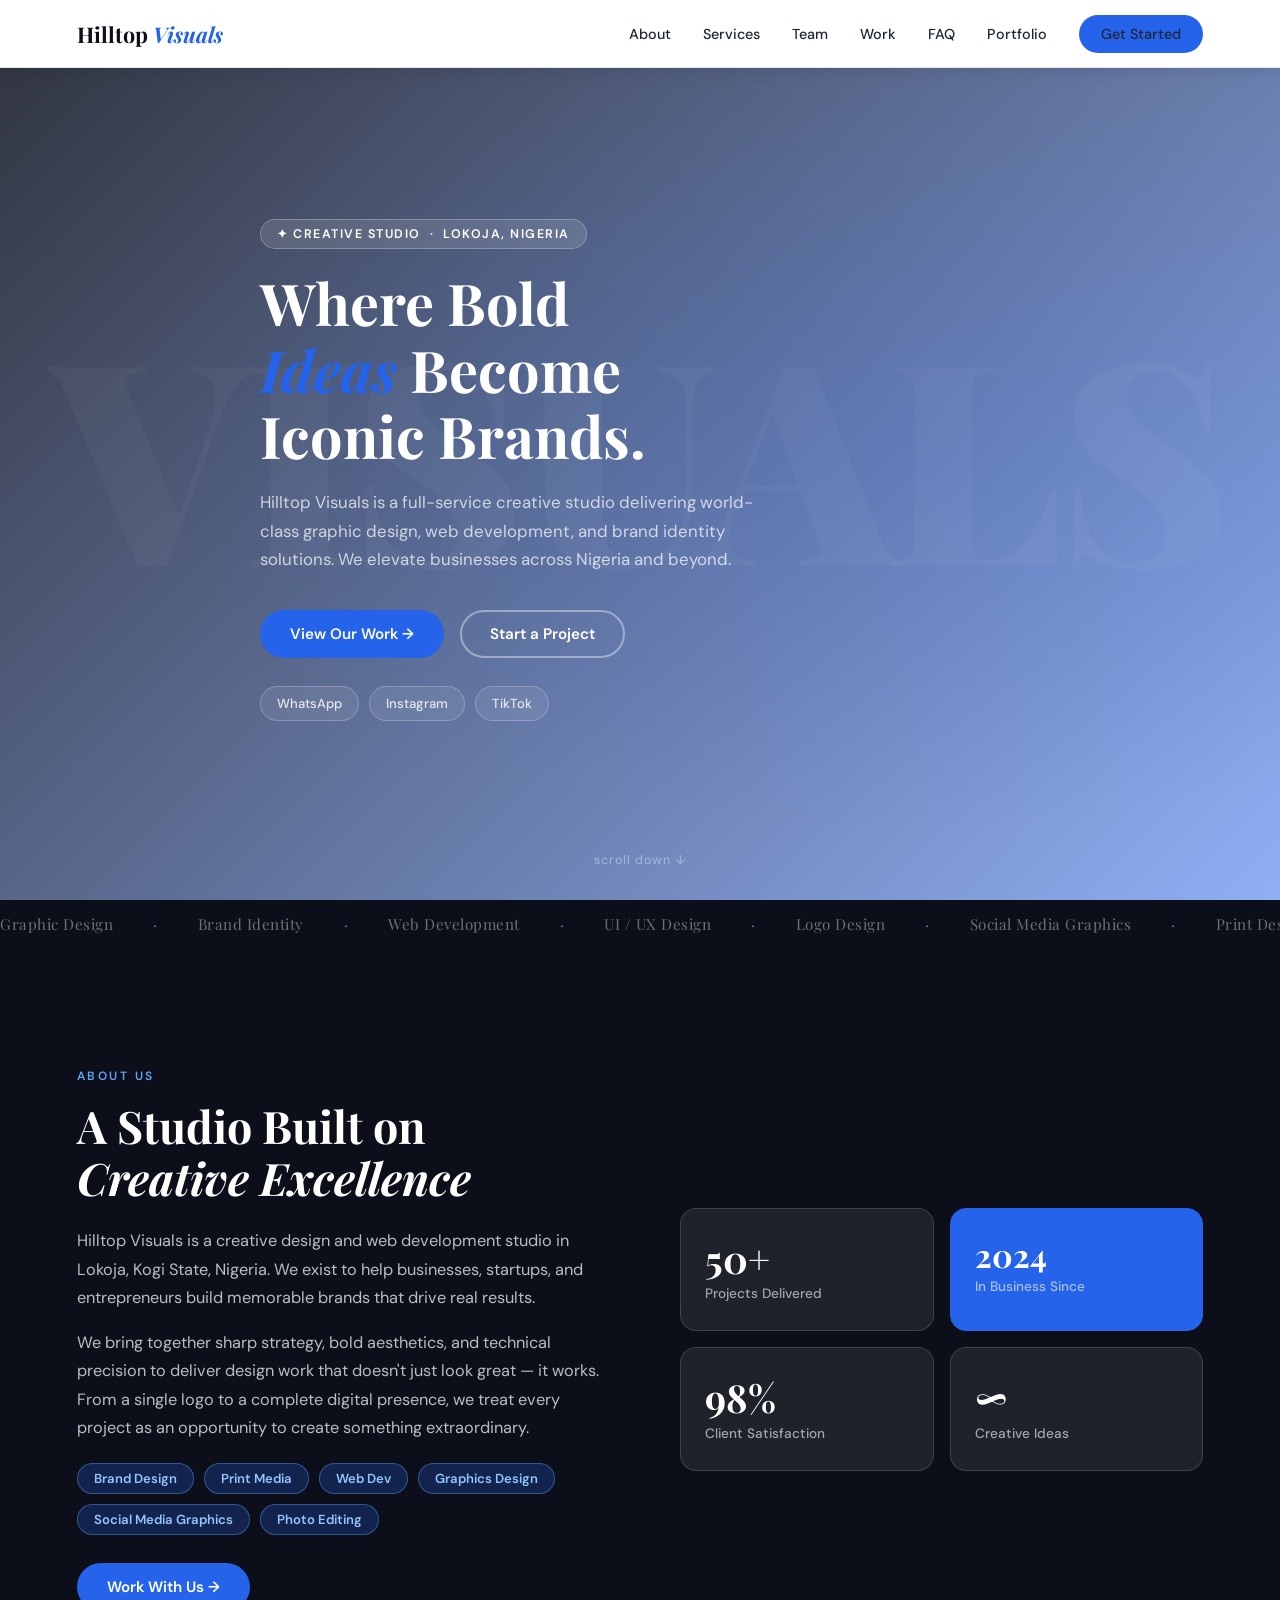
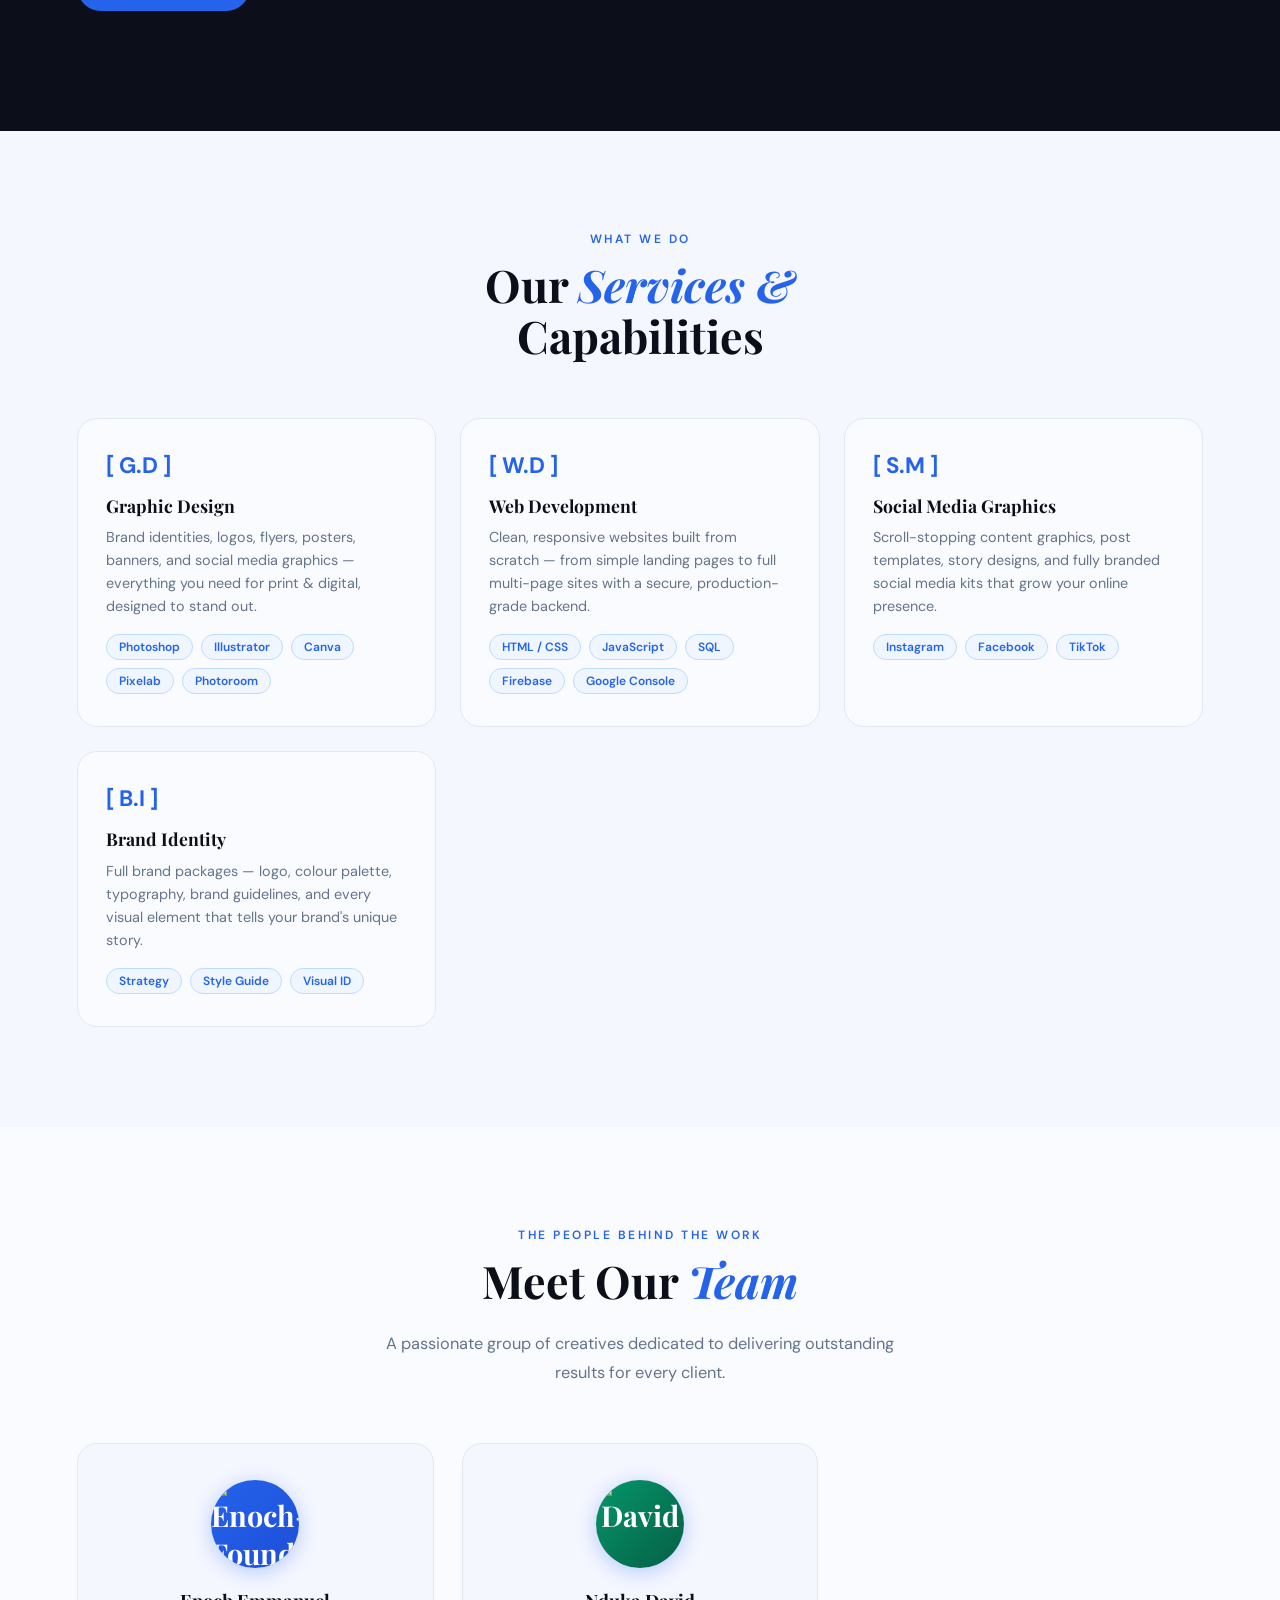
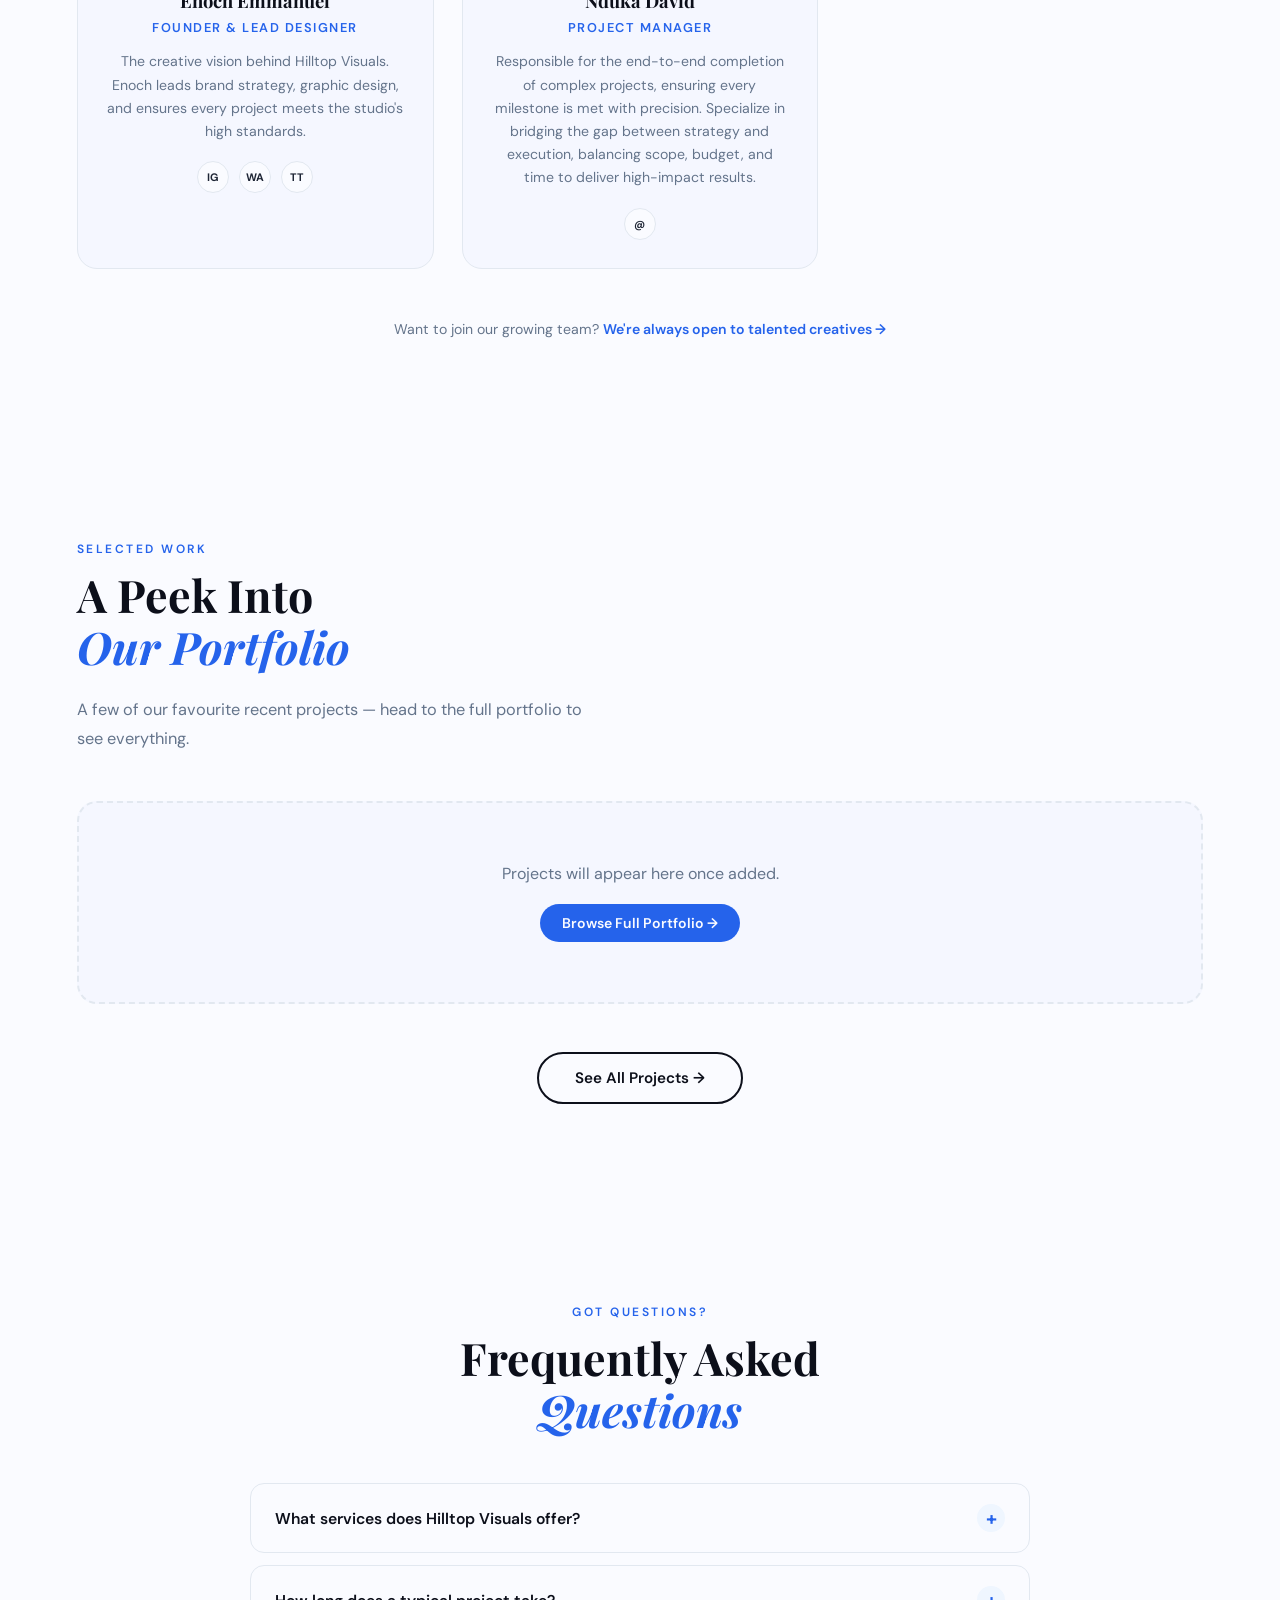
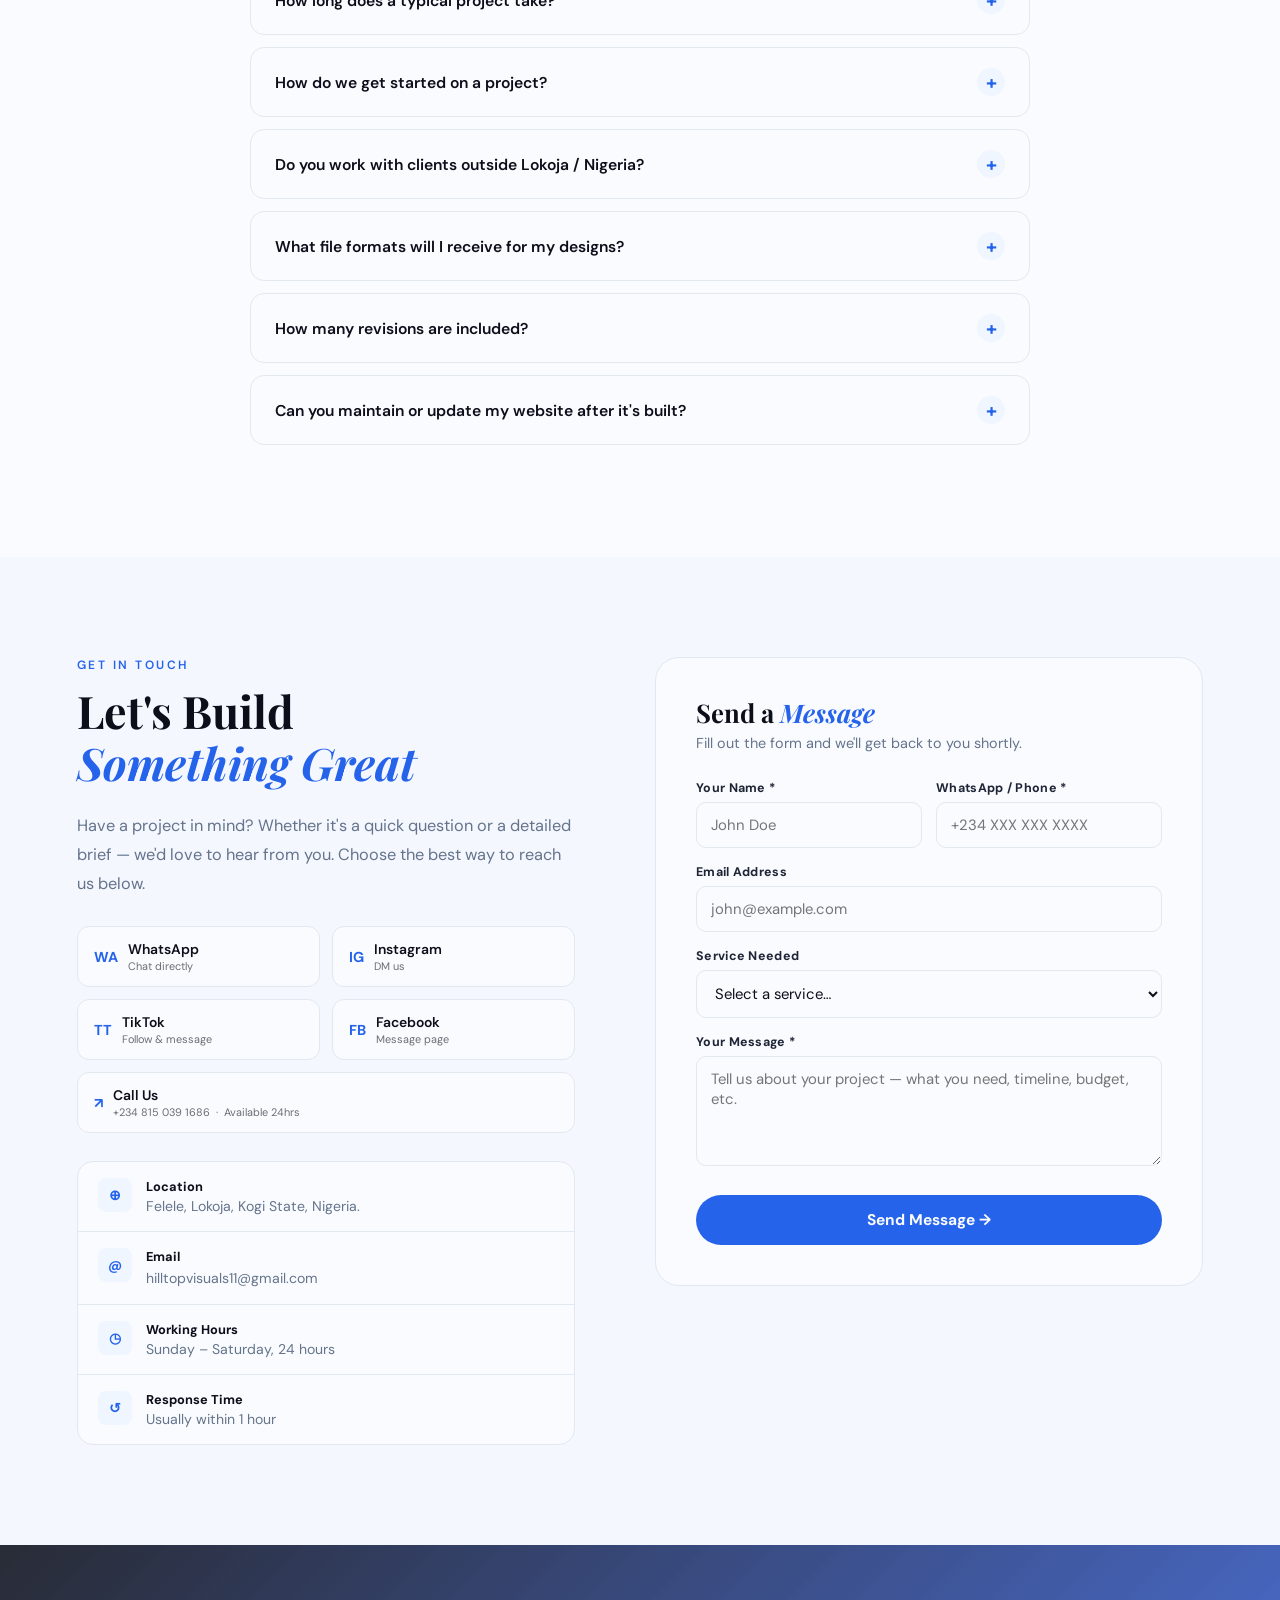
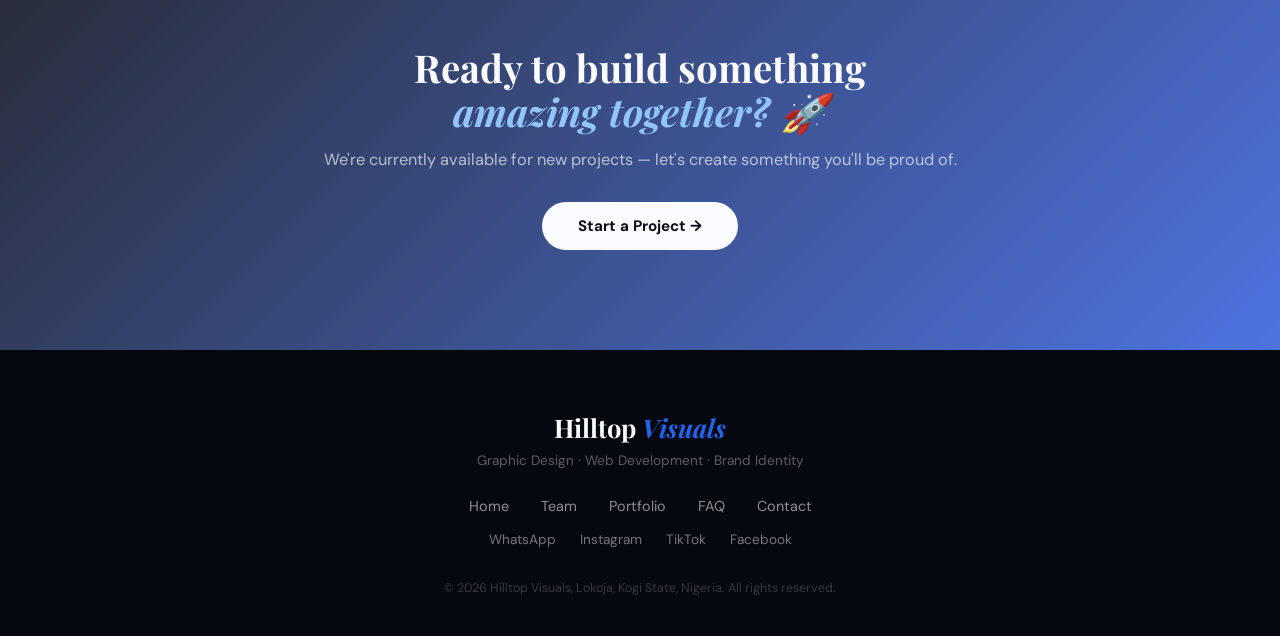
==== commit 6592621a: "Add files via upload" ====
--- a/index.html
+++ b/index.html
@@ -2,42 +2,35 @@
 <html lang="en">
 <head>
   <meta charset="UTF-8">
+  <link rel="dns-prefetch" href="https://firestore.googleapis.com">
+  <link rel="dns-prefetch" href="https://images.unsplash.com">
+  <link rel="preload" as="image" href="https://images.unsplash.com/photo-1558655146-d09347e92766?w=1600&q=80&auto=format&fit=crop" fetchpriority="high">
   <meta name="viewport" content="width=device-width, initial-scale=1.0">
-
-  <!-- ── Primary SEO ── -->
-  <title>Hilltop Visuals — Graphic Designer & Web Developer in Lokoja, Nigeria</title>
-  <meta name="description" content="Hilltop Visuals is a creative graphic design and web development studio based in Lokoja, Kogi State, Nigeria. We craft bold brand identities, stunning visuals, and fully-built websites that connect businesses with their audiences.">
-  <meta name="keywords" content="graphic designer Nigeria, web developer Lokoja, brand identity Kogi State, logo design Nigeria, flyer design, web design Nigeria, Hilltop Visuals, Enoch Emmanuel designer">
-  <meta name="author" content="Enoch Emmanuel — Hilltop Visuals">
+  <title>Hilltop Visuals — Creative Design Studio in Lokoja, Nigeria</title>
+  <meta name="description" content="Hilltop Visuals is a creative graphic design and web development studio based in Lokoja, Kogi State, Nigeria. We craft bold brand identities, stunning visuals, and fully-built websites.">
+  <meta name="keywords" content="graphic design studio Nigeria, web developer Lokoja, brand identity Kogi State, logo design Nigeria, creative agency Lokoja, Hilltop Visuals">
+  <meta name="author" content="Hilltop Visuals">
   <meta name="robots" content="index, follow">
   <link rel="canonical" href="https://hilltopvisuals.name.ng/">
-
-  <!-- ── Open Graph ── -->
   <meta property="og:type" content="website">
-  <meta property="og:url" content="https://hilltop-visuals.name.ng/">
-  <meta property="og:title" content="Hilltop Visuals — Graphic Designer & Web Developer">
+  <meta property="og:url" content="https://hilltopvisuals.name.ng/">
+  <meta property="og:title" content="Hilltop Visuals — Creative Design Studio">
   <meta property="og:description" content="Bold brands. Beautiful websites. Hilltop Visuals is your go-to creative studio for graphic design, web development, and brand identity — based in Lokoja, Nigeria.">
   <meta property="og:image" content="https://i.ibb.co/S7ySnwGp/1000374897.jpg">
-  <meta property="og:image:alt" content="Hilltop Visuals — Creative Design Studio">
   <meta property="og:locale" content="en_NG">
   <meta property="og:site_name" content="Hilltop Visuals">
-
-  <!-- ── Twitter / X Card ── -->
   <meta name="twitter:card" content="summary_large_image">
-  <meta name="twitter:title" content="Hilltop Visuals — Graphic Designer & Web Developer">
-  <meta name="twitter:description" content="Bold brands. Beautiful websites. Lokoja-based creative studio for graphic design, web development, and brand identity.">
+  <meta name="twitter:title" content="Hilltop Visuals — Creative Design Studio">
+  <meta name="twitter:description" content="Bold brands. Beautiful websites. Lokoja-based creative studio.">
   <meta name="twitter:image" content="https://i.ibb.co/S7ySnwGp/1000374897.jpg">
-
-  <!-- ── JSON-LD Structured Data ── -->
   <script type="application/ld+json">
   {
     "@context": "https://schema.org",
     "@type": "ProfessionalService",
     "name": "Hilltop Visuals",
     "description": "Creative graphic design and web development studio based in Lokoja, Kogi State, Nigeria.",
-    "url": "https://hilltop-visuals.web.app/",
+    "url": "https://hilltopvisuals.name.ng/",
     "image": "https://i.ibb.co/S7ySnwGp/1000374897.jpg",
-    "founder": { "@type": "Person", "name": "Enoch Emmanuel", "jobTitle": "Graphic Designer & Web Developer" },
     "address": { "@type": "PostalAddress", "streetAddress": "Felele", "addressLocality": "Lokoja", "addressRegion": "Kogi State", "addressCountry": "NG" },
     "contactPoint": { "@type": "ContactPoint", "telephone": "+2348150391686", "contactType": "Customer Service", "availableLanguage": "English", "areaServed": "NG" },
     "sameAs": ["https://instagram.com/_hilltopvisuals","https://tiktok.com/@hilltop.visuals","https://www.facebook.com/share/1C88Tai5y7/"],
@@ -45,85 +38,43 @@
     "openingHours": "Mo-Su 00:00-23:59"
   }
   </script>
-
-  <!-- ── Fonts ── -->
   <link rel="preconnect" href="https://fonts.googleapis.com">
   <link rel="preconnect" href="https://fonts.gstatic.com" crossorigin>
   <link href="https://fonts.googleapis.com/css2?family=Playfair+Display:ital,wght@0,400;0,700;0,900;1,400;1,700&family=DM+Sans:wght@300;400;500;600&display=swap" rel="stylesheet">
   <link rel="icon" href="Logo.png" type="image/png">
   <link rel="stylesheet" href="style.css">
-
-  <style>
-    @keyframes spin { to { transform: rotate(360deg); } }
-
-    /* Profile shimmer while image loads */
-    .profile-img-wrap {
-      background: linear-gradient(110deg, #e8eeff 30%, #f5f7ff 50%, #e8eeff 70%);
-      background-size: 200% 100%;
-      animation: shimmer 1.5s linear infinite;
-    }
-    .profile-img-wrap.loaded { animation: none; background: none; }
-    @keyframes shimmer { to { background-position: -200% 0; } }
-
-    /* FAQ Section */
-    .faq-section { background: var(--white); }
-    .faq-inner { max-width: 780px; margin: 0 auto; }
-    .faq-item {
-      border: 1px solid var(--border); border-radius: 14px;
-      margin-bottom: 12px; overflow: hidden; transition: box-shadow 0.25s;
-    }
-    .faq-item:hover { box-shadow: var(--shadow); }
-    .faq-item.open { border-color: var(--accent); }
-    .faq-q {
-      width: 100%; background: none; border: none; text-align: left;
-      padding: 20px 24px; font-family: 'DM Sans', sans-serif; font-size: 0.98rem;
-      font-weight: 600; color: var(--ink); cursor: pointer;
-      display: flex; justify-content: space-between; align-items: center;
-      gap: 16px; transition: color 0.2s;
-    }
-    .faq-q:hover { color: var(--accent); }
-    .faq-item.open .faq-q { color: var(--accent); }
-    .faq-icon {
-      flex-shrink: 0; width: 28px; height: 28px; border-radius: 50%;
-      background: var(--accent-light); color: var(--accent); font-size: 1.2rem;
-      display: flex; align-items: center; justify-content: center;
-      transition: transform 0.3s, background 0.25s; font-weight: 700; line-height: 1;
-    }
-    .faq-item.open .faq-icon { transform: rotate(45deg); background: var(--accent); color: var(--white); }
-    .faq-a { max-height: 0; overflow: hidden; transition: max-height 0.4s ease; }
-    .faq-item.open .faq-a { max-height: 300px; }
-    .faq-a-inner { padding: 0 24px 20px; font-size: 0.93rem; color: var(--mid); line-height: 1.75; }
-  </style>
-</head>
+  <link rel="stylesheet" href="nav.css">
+  <link rel="stylesheet" href="index-page.css"></head>
 <body>
 
   <!-- NAV -->
-  <nav id="navbar" role="navigation" aria-label="Main navigation">
-    <a href="index.html" class="nav-logo" aria-label="Hilltop Visuals — Home">Hilltop <em>Visuals</em></a>
+  <nav id="navbar">
+    <a href="index.html" class="nav-logo">Hilltop <em>Visuals</em></a>
     <ul class="nav-links" id="navLinks">
       <li><a href="#about">About</a></li>
-      <li><a href="#skills">Skills</a></li>
+      <li><a href="#skills">Services</a></li>
+      <li><a href="#team">Team</a></li>
       <li><a href="#work">Work</a></li>
       <li><a href="#faq">FAQ</a></li>
       <li><a href="portfolio.html">Portfolio</a></li>
-      <li><a href="#contact" class="nav-cta">Contact Me</a></li>
+      <li><a href="#contact" class="nav-cta">Get Started</a></li>
     </ul>
-    <button class="hamburger" onclick="toggleNav()" aria-label="Toggle navigation menu" aria-expanded="false">
+    <button class="hamburger" onclick="toggleNav()" aria-label="Toggle menu">
       <span></span><span></span><span></span>
     </button>
   </nav>
 
   <!-- HERO -->
-  <section class="hero" aria-label="Introduction">
-    <div class="hero-bg-text" aria-hidden="true">DESIGN</div>
+  <section class="hero" aria-label="Hilltop Visuals Introduction">
+    <div class="hero-bg-text" aria-hidden="true">VISUALS</div>
     <div class="hero-content">
       <div class="hero-left">
-        <div class="hero-tag">✦ Graphic &amp; Web Designer</div>
-        <h1>Crafting <em>Visual</em><br>Experiences<br>That Inspire.</h1>
-        <p class="hero-desc">Hi, I'm Enoch Emmanuel — the creative behind Hilltop Visuals. I transform ideas into striking visuals and powerful digital products. From brand identities to fully-built websites, I make your vision real and your brand unforgettable.</p>
+        <div class="hero-tag">✦ Creative Studio &nbsp;·&nbsp; Lokoja, Nigeria</div>
+        <h1>Where Bold<br><em>Ideas</em> Become<br>Iconic Brands.</h1>
+        <p class="hero-desc">Hilltop Visuals is a full-service creative studio delivering world-class graphic design, web development, and brand identity solutions. We elevate businesses across Nigeria and beyond.</p>
         <div class="hero-btns">
-          <a href="portfolio.html" class="btn-primary">View My Work →</a>
-          <a href="#contact" class="btn-ghost">Let's Talk</a>
+          <a href="portfolio.html" class="btn-primary">View Our Work →</a>
+          <a href="#contact" class="btn-ghost-light">Start a Project</a>
         </div>
         <div class="hero-socials">
           <a href="https://wa.me/+2347012182419" target="_blank" rel="noopener noreferrer" class="social-pill">WhatsApp</a>
@@ -131,24 +82,7 @@
           <a href="https://tiktok.com/@hilltop.visuals" target="_blank" rel="noopener noreferrer" class="social-pill">TikTok</a>
         </div>
       </div>
-      <div class="hero-right">
-        <div class="profile-frame" role="img" aria-label="Enoch Emmanuel — Graphic Designer and Web Developer at Hilltop Visuals">
-          <div class="profile-ring" aria-hidden="true"></div>
-          <div class="profile-img-wrap" id="profileWrap">
-            <img
-              src="https://i.ibb.co/S7ySnwGp/1000374897.jpg"
-              alt="Enoch Emmanuel, Graphic Designer and Web Developer — Hilltop Visuals, Lokoja Nigeria"
-              id="profilePic"
-              width="440" height="440"
-              fetchpriority="high"
-              onload="document.getElementById('profileWrap').classList.add('loaded')"
-            >
-            <div class="profile-badge" aria-label="Currently available for new projects">Available for Work ✓</div>
-          </div>
-          <div class="profile-stat ps1" aria-label="50 or more projects completed"><strong>50+</strong><span>Projects Done</span></div>
-          <div class="profile-stat ps2" aria-label="Over 2 years of experience"><strong>2+</strong><span>Years Exp.</span></div>
-        </div>
-      </div>
+
     </div>
     <div class="scroll-hint" aria-hidden="true">scroll down ↓</div>
   </section>
@@ -175,36 +109,37 @@
     </div>
   </div>
 
-  <!-- ABOUT -->
-  <section class="section" id="about" aria-labelledby="about-heading">
+  <!-- ABOUT with dark bg -->
+  <section class="about-bg-section" id="about" aria-labelledby="about-heading">
     <div class="about-container">
       <div class="about-text">
-        <p class="eyebrow">About Me</p>
-        <h2 id="about-heading">I'm a Creative<br><em>Problem Solver</em></h2>
-        <p class="body-text">I'm a passionate Graphic Designer and Web Developer who believes great design is more than aesthetics — it's communication. I craft visual identities and digital experiences that connect brands with their audiences and leave a lasting impression.</p>
-        <p class="body-text">With a sharp eye for detail and a love for clean, purposeful design, I help businesses, creators, and entrepreneurs stand out in a crowded market. Whether it's a bold logo, an eye-catching flyer, or a fully functional website with a secure backend — I bring your vision to life with care and precision.</p>
+        <p class="eyebrow">About Us</p>
+        <h2 id="about-heading">A Studio Built on<br><em>Creative Excellence</em></h2>
+        <p class="body-text">Hilltop Visuals is a creative design and web development studio in Lokoja, Kogi State, Nigeria. We exist to help businesses, startups, and entrepreneurs build memorable brands that drive real results.</p>
+        <p class="body-text">We bring together sharp strategy, bold aesthetics, and technical precision to deliver design work that doesn't just look great — it works. From a single logo to a complete digital presence, we treat every project as an opportunity to create something extraordinary.</p>
         <div class="about-tags">
           <span>Brand Design</span>
           <span>Print Media</span>
           <span>Web Dev</span>
-          <span>Motion Graphics</span>
+          <span>Graphics Design</span>
+           <span>Social Media Graphics</span>
           <span>Photo Editing</span>
         </div>
-        <a href="#contact" class="btn-primary" style="display:inline-block;margin-top:28px;">Work With Me →</a>
+        <a href="#contact" class="btn-primary" style="display:inline-block;margin-top:28px;">Work With Us →</a>
       </div>
       <div class="about-cards">
-        <div class="ac-card ac-big reveal"><div class="ac-num">50+</div><div class="ac-label">Projects Delivered</div></div>
-        <div class="ac-card ac-accent reveal"><div class="ac-num">2+</div><div class="ac-label">Years of Experience</div></div>
-        <div class="ac-card reveal"><div class="ac-num">98%</div><div class="ac-label">Client Satisfaction</div></div>
-        <div class="ac-card ac-dark reveal"><div class="ac-num">∞</div><div class="ac-label">Creative Ideas</div></div>
+        <div class="ac-card reveal" data-countup data-target="50" data-suffix="+"><div class="ac-num">0</div><div class="ac-label">Projects Delivered</div></div>
+        <div class="ac-card ac-accent reveal" data-year-card><div class="ac-num ac-year-display">2024</div><div class="ac-label">In Business Since</div></div>
+        <div class="ac-card reveal" data-countup data-target="98" data-suffix="%"><div class="ac-num">0</div><div class="ac-label">Client Satisfaction</div></div>
+        <div class="ac-card reveal"><div class="ac-num">∞</div><div class="ac-label">Creative Ideas</div></div>
       </div>
     </div>
   </section>
 
   <!-- SKILLS -->
   <section class="section skills-section" id="skills" aria-labelledby="skills-heading">
-    <p class="eyebrow" style="text-align:center;">What I Do</p>
-    <h2 id="skills-heading" style="text-align:center;">My <em>Skills &amp;</em><br>Expertise</h2>
+    <p class="eyebrow" style="text-align:center;">What We Do</p>
+    <h2 id="skills-heading" style="text-align:center;">Our <em>Services &amp;</em><br>Capabilities</h2>
     <div class="skills-grid">
       <article class="skill-card reveal">
         <span class="skill-icon" aria-hidden="true">[ G.D ]</span>
@@ -216,7 +151,7 @@
         <span class="skill-icon" aria-hidden="true">[ W.D ]</span>
         <h3>Web Development</h3>
         <p>Clean, responsive websites built from scratch — from simple landing pages to full multi-page sites with a secure, production-grade backend.</p>
-        <div class="skill-tools"><span>HTML / CSS</span><span>JavaScript</span><span>Firebase</span><span>Google Console</span></div>
+        <div class="skill-tools"><span>HTML / CSS</span><span>JavaScript</span><span>SQL</span><span>Firebase</span><span>Google Console</span></div>
       </article>
       <article class="skill-card reveal">
         <span class="skill-icon" aria-hidden="true">[ S.M ]</span>
@@ -233,11 +168,48 @@
     </div>
   </section>
 
+  <!-- TEAM -->
+  <section class="team-section" id="team" aria-labelledby="team-heading">
+    <p class="eyebrow" style="text-align:center;">The People Behind the Work</p>
+    <h2 id="team-heading" style="text-align:center;">Meet Our <em>Team</em></h2>
+    <p class="body-text" style="text-align:center;max-width:520px;margin:0 auto;">A passionate group of creatives dedicated to delivering outstanding results for every client.</p>
+    <div class="team-grid">
+
+      <div class="team-card reveal">
+        <div class="team-avatar"><img src="https://i.ibb.co/rXrTRDp/Picsart-25-12-20-08-31-30-223-3.jpg" alt="Enoch- Founder" border="0"></div>
+        <div class="team-name">Enoch Emmanuel</div>
+        <span class="team-role">Founder &amp; Lead Designer</span>
+        <p class="team-bio">The creative vision behind Hilltop Visuals. Enoch leads brand strategy, graphic design, and ensures every project meets the studio's high standards.</p>
+        <div class="team-socials">
+          <a href="https://instagram.com/_hilltopvisuals" target="_blank" rel="noopener noreferrer" class="team-social-link" aria-label="Instagram">IG</a>
+          <a href="https://wa.me/+2347012182419" target="_blank" rel="noopener noreferrer" class="team-social-link" aria-label="WhatsApp">WA</a>
+          <a href="https://tiktok.com/@hilltop.visuals" target="_blank" rel="noopener noreferrer" class="team-social-link" aria-label="TikTok">TT</a>
+        </div>
+      </div>
+
+      <div class="team-card reveal" style="transition-delay:0.1s">
+        <div class="team-avatar" style="background:linear-gradient(135deg,#059669 0%,#065F46 100%);"><img src="https://i.ibb.co/DHcFT3Md/1000371557.jpg" alt="David" border="0"></div>
+        <div class="team-name">Nduka David</div>
+        <span class="team-role">Project Manager</span>
+        <p class="team-bio">Responsible for the end-to-end completion of complex projects, ensuring every milestone is met with precision. Specialize in bridging the gap between strategy and execution, balancing scope, budget, and time to deliver high-impact results.
+</p>
+        <div class="team-socials">
+          <a href="#contact" class="team-social-link" aria-label="Contact">@</a>
+        </div>
+      </div>
+
+
+    </div>
+    <p class="body-text" style="text-align:center;margin-top:48px;font-size:0.88rem;">
+      Want to join our growing team? <a href="mailto:hilltopvisuals11@gmail.com" style="color:var(--accent);font-weight:600;">We're always open to talented creatives →</a>
+    </p>
+  </section>
+
   <!-- FEATURED WORK -->
   <section class="section work-section" id="work" aria-labelledby="work-heading">
     <p class="eyebrow">Selected Work</p>
-    <h2 id="work-heading">A Peek Into<br><em>My Portfolio</em></h2>
-    <p class="body-text" style="max-width:520px;margin-bottom:0;">A few of my favourite recent projects — head to the full portfolio to see everything.</p>
+    <h2 id="work-heading">A Peek Into<br><em>Our Portfolio</em></h2>
+    <p class="body-text" style="max-width:520px;margin-bottom:0;">A few of our favourite recent projects — head to the full portfolio to see everything.</p>
     <div class="work-grid" id="featuredWork" role="list">
       <div class="work-placeholder">
         <div class="wp-inner">
@@ -256,137 +228,61 @@
     <div class="faq-inner">
       <p class="eyebrow" style="text-align:center;">Got Questions?</p>
       <h2 id="faq-heading" style="text-align:center;margin-bottom:48px;">Frequently Asked<br><em>Questions</em></h2>
-
-      <div class="faq-item reveal">
-        <button class="faq-q" onclick="toggleFaq(this)" aria-expanded="false">
-          What services does Hilltop Visuals offer?
-          <span class="faq-icon" aria-hidden="true">+</span>
-        </button>
-        <div class="faq-a">
-          <div class="faq-a-inner">Hilltop Visuals offers a full suite of creative services including Graphic Design (logos, flyers, banners, posters), Web Development (landing pages to multi-page websites), Brand Identity packages, Social Media Graphics, and Print Design. If you need something creative, chances are I can help — just reach out!</div>
-        </div>
-      </div>
-
-      <div class="faq-item reveal">
-        <button class="faq-q" onclick="toggleFaq(this)" aria-expanded="false">
-          How long does a typical project take?
-          <span class="faq-icon" aria-hidden="true">+</span>
-        </button>
-        <div class="faq-a">
-          <div class="faq-a-inner">It depends on the scope. A logo or flyer design can be ready in 1–3 days. A full brand identity package typically takes 3–7 days. Website projects range from 3 days for a simple landing page to 2–4 weeks for a full multi-page site with a custom backend. I always discuss timelines upfront so there are no surprises.</div>
-        </div>
-      </div>
-
-      <div class="faq-item reveal">
-        <button class="faq-q" onclick="toggleFaq(this)" aria-expanded="false">
-          How do we get started on a project?
-          <span class="faq-icon" aria-hidden="true">+</span>
-        </button>
-        <div class="faq-a">
-          <div class="faq-a-inner">Simply reach out via the contact form below, WhatsApp, or any of my social platforms. Share a brief of what you need — the service, your brand, timeline, and budget if you have one. I'll respond within an hour to discuss next steps. No long waits, no fuss.</div>
-        </div>
-      </div>
-
-      <div class="faq-item reveal">
-        <button class="faq-q" onclick="toggleFaq(this)" aria-expanded="false">
-          Do you work with clients outside Lokoja / Nigeria?
-          <span class="faq-icon" aria-hidden="true">+</span>
-        </button>
-        <div class="faq-a">
-          <div class="faq-a-inner">Absolutely. While I'm based in Lokoja, Kogi State, I work with clients across Nigeria and internationally. All communication, file delivery, and project management can be handled fully online via WhatsApp, email, or any preferred platform.</div>
-        </div>
-      </div>
-
-      <div class="faq-item reveal">
-        <button class="faq-q" onclick="toggleFaq(this)" aria-expanded="false">
-          What file formats will I receive for my designs?
-          <span class="faq-icon" aria-hidden="true">+</span>
-        </button>
-        <div class="faq-a">
-          <div class="faq-a-inner">You'll receive all the formats you need. For logos and graphics: PNG (transparent background), JPG, PDF, and SVG. For print materials: high-resolution PDF or TIFF. For web assets: optimised PNG, JPG, and WebP. Just let me know what you need and I'll prepare everything accordingly.</div>
-        </div>
-      </div>
-
-      <div class="faq-item reveal">
-        <button class="faq-q" onclick="toggleFaq(this)" aria-expanded="false">
-          How many revisions are included?
-          <span class="faq-icon" aria-hidden="true">+</span>
-        </button>
-        <div class="faq-a">
-          <div class="faq-a-inner">Every project includes revision rounds to ensure you're fully satisfied. The exact number depends on the package agreed upon, but I always work collaboratively and stay in close communication throughout — so we rarely need many rounds. Your satisfaction is the priority.</div>
-        </div>
-      </div>
-
-      <div class="faq-item reveal">
-        <button class="faq-q" onclick="toggleFaq(this)" aria-expanded="false">
-          Can you maintain or update my website after it's built?
-          <span class="faq-icon" aria-hidden="true">+</span>
-        </button>
-        <div class="faq-a">
-          <div class="faq-a-inner">Yes! I offer post-launch support and maintenance for all websites I build. Whether it's adding new pages, updating content, fixing issues, or expanding features — I'm available to keep your site running smoothly. Just reach out whenever you need changes made.</div>
-        </div>
-      </div>
-
+      <div class="faq-item reveal">
+        <button class="faq-q" onclick="toggleFaq(this)" aria-expanded="false">What services does Hilltop Visuals offer?<span class="faq-icon" aria-hidden="true">+</span></button>
+        <div class="faq-a"><div class="faq-a-inner">Hilltop Visuals offers a full suite of creative services including Graphic Design (logos, flyers, banners, posters), Web Development (landing pages to multi-page websites), Brand Identity packages, Social Media Graphics, and Print Design. If you need something creative, chances are we can help — just reach out!</div></div>
+      </div>
+      <div class="faq-item reveal">
+        <button class="faq-q" onclick="toggleFaq(this)" aria-expanded="false">How long does a typical project take?<span class="faq-icon" aria-hidden="true">+</span></button>
+        <div class="faq-a"><div class="faq-a-inner">It depends on the scope. A logo or flyer design can be ready in 1–3 days. A full brand identity package typically takes 3–7 days. Website projects range from 3 days for a simple landing page to 2–4 weeks for a full multi-page site with a custom backend. We always discuss timelines upfront so there are no surprises.</div></div>
+      </div>
+      <div class="faq-item reveal">
+        <button class="faq-q" onclick="toggleFaq(this)" aria-expanded="false">How do we get started on a project?<span class="faq-icon" aria-hidden="true">+</span></button>
+        <div class="faq-a"><div class="faq-a-inner">Simply reach out via the contact form below, WhatsApp, or any of our social platforms. Share a brief of what you need — the service, your brand, timeline, and budget if you have one. We'll respond within an hour to discuss next steps. No long waits, no fuss.</div></div>
+      </div>
+      <div class="faq-item reveal">
+        <button class="faq-q" onclick="toggleFaq(this)" aria-expanded="false">Do you work with clients outside Lokoja / Nigeria?<span class="faq-icon" aria-hidden="true">+</span></button>
+        <div class="faq-a"><div class="faq-a-inner">Absolutely. While we're based in Lokoja, Kogi State, we work with clients across Nigeria and internationally. All communication, file delivery, and project management can be handled fully online via WhatsApp, email, or any preferred platform.</div></div>
+      </div>
+      <div class="faq-item reveal">
+        <button class="faq-q" onclick="toggleFaq(this)" aria-expanded="false">What file formats will I receive for my designs?<span class="faq-icon" aria-hidden="true">+</span></button>
+        <div class="faq-a"><div class="faq-a-inner">You'll receive all the formats you need. For logos and graphics: PNG (transparent background), JPG, PDF, and SVG. For print materials: high-resolution PDF or TIFF. For web assets: optimised PNG, JPG, and WebP. Just let us know what you need and we'll prepare everything accordingly.</div></div>
+      </div>
+      <div class="faq-item reveal">
+        <button class="faq-q" onclick="toggleFaq(this)" aria-expanded="false">How many revisions are included?<span class="faq-icon" aria-hidden="true">+</span></button>
+        <div class="faq-a"><div class="faq-a-inner">Every project includes revision rounds to ensure you're fully satisfied. The exact number depends on the package agreed upon, but we always work collaboratively and stay in close communication throughout — so we rarely need many rounds. Your satisfaction is the priority.</div></div>
+      </div>
+      <div class="faq-item reveal">
+        <button class="faq-q" onclick="toggleFaq(this)" aria-expanded="false">Can you maintain or update my website after it's built?<span class="faq-icon" aria-hidden="true">+</span></button>
+        <div class="faq-a"><div class="faq-a-inner">Yes! We offer post-launch support and maintenance for all websites we build. Whether it's adding new pages, updating content, fixing issues, or expanding features — we're available to keep your site running smoothly. Just reach out whenever you need changes made.</div></div>
+      </div>
     </div>
   </section>
 
   <!-- CONTACT -->
   <section class="section contact-inline" id="contact" aria-labelledby="contact-heading">
     <div class="contact-inline-grid">
-
-      <!-- LEFT -->
       <div>
         <p class="eyebrow">Get In Touch</p>
         <h2 id="contact-heading">Let's Build<br><em>Something Great</em></h2>
-        <p class="body-text" style="margin-bottom:0;">Have a project in mind? Whether it's a quick question or a detailed brief — I'd love to hear from you. Choose the best way to reach me below.</p>
-
+        <p class="body-text" style="margin-bottom:0;">Have a project in mind? Whether it's a quick question or a detailed brief — we'd love to hear from you. Choose the best way to reach us below.</p>
         <div class="reach-grid">
-          <a href="https://wa.me/+2347012182419" target="_blank" rel="noopener noreferrer" class="reach-btn">
-            <span class="rb-icon">WA</span>
-            <span class="rb-text"><span>WhatsApp</span><span class="rb-label">Chat directly</span></span>
-          </a>
-          <a href="https://instagram.com/_hilltopvisuals" target="_blank" rel="noopener noreferrer" class="reach-btn">
-            <span class="rb-icon">IG</span>
-            <span class="rb-text"><span>Instagram</span><span class="rb-label">DM me</span></span>
-          </a>
-          <a href="https://tiktok.com/@hilltop.visuals" target="_blank" rel="noopener noreferrer" class="reach-btn">
-            <span class="rb-icon">TT</span>
-            <span class="rb-text"><span>TikTok</span><span class="rb-label">Follow &amp; message</span></span>
-          </a>
-          <a href="https://www.facebook.com/share/1C88Tai5y7/" target="_blank" rel="noopener noreferrer" class="reach-btn">
-            <span class="rb-icon">FB</span>
-            <span class="rb-text"><span>Facebook</span><span class="rb-label">Message page</span></span>
-          </a>
-          <a href="tel:+2348150391686" class="reach-btn rb-call">
-            <span class="rb-icon">↗</span>
-            <span class="rb-text"><span>Call Me</span><span class="rb-label">+234 815 039 1686 &nbsp;·&nbsp; Available 24hrs</span></span>
-          </a>
-        </div>
-
+          <a href="https://wa.me/+2347012182419" target="_blank" rel="noopener noreferrer" class="reach-btn"><span class="rb-icon">WA</span><span class="rb-text"><span>WhatsApp</span><span class="rb-label">Chat directly</span></span></a>
+          <a href="https://instagram.com/_hilltopvisuals" target="_blank" rel="noopener noreferrer" class="reach-btn"><span class="rb-icon">IG</span><span class="rb-text"><span>Instagram</span><span class="rb-label">DM us</span></span></a>
+          <a href="https://tiktok.com/@hilltop.visuals" target="_blank" rel="noopener noreferrer" class="reach-btn"><span class="rb-icon">TT</span><span class="rb-text"><span>TikTok</span><span class="rb-label">Follow &amp; message</span></span></a>
+          <a href="https://www.facebook.com/share/1C88Tai5y7/" target="_blank" rel="noopener noreferrer" class="reach-btn"><span class="rb-icon">FB</span><span class="rb-text"><span>Facebook</span><span class="rb-label">Message page</span></span></a>
+          <a href="tel:+2348150391686" class="reach-btn rb-call"><span class="rb-icon">↗</span><span class="rb-text"><span>Call Us</span><span class="rb-label">+234 815 039 1686 &nbsp;·&nbsp; Available 24hrs</span></span></a>
+        </div>
         <address class="addr-block" style="font-style:normal;">
-          <div class="addr-row">
-            <div class="addr-icon">⊕</div>
-            <div class="addr-body"><strong>Location</strong><p>Felele, Lokoja, Kogi State, Nigeria.</p></div>
-          </div>
-          <div class="addr-row">
-            <div class="addr-icon">@</div>
-            <div class="addr-body"><strong>Email</strong><a href="mailto:hilltopvisuals11@gmail.com">hilltopvisuals11@gmail.com</a></div>
-          </div>
-          <div class="addr-row">
-            <div class="addr-icon">◷</div>
-            <div class="addr-body"><strong>Working Hours</strong><p>Sunday – Saturday, 24 hours</p></div>
-          </div>
-          <div class="addr-row">
-            <div class="addr-icon">↺</div>
-            <div class="addr-body"><strong>Response Time</strong><p>Usually within 1 hour</p></div>
-          </div>
+          <div class="addr-row"><div class="addr-icon">⊕</div><div class="addr-body"><strong>Location</strong><p>Felele, Lokoja, Kogi State, Nigeria.</p></div></div>
+          <div class="addr-row"><div class="addr-icon">@</div><div class="addr-body"><strong>Email</strong><a href="mailto:hilltopvisuals11@gmail.com">hilltopvisuals11@gmail.com</a></div></div>
+          <div class="addr-row"><div class="addr-icon">◷</div><div class="addr-body"><strong>Working Hours</strong><p>Sunday – Saturday, 24 hours</p></div></div>
+          <div class="addr-row"><div class="addr-icon">↺</div><div class="addr-body"><strong>Response Time</strong><p>Usually within 1 hour</p></div></div>
         </address>
       </div>
-
-      <!-- RIGHT — FORM -->
       <div class="cf-card">
         <h3>Send a <em>Message</em></h3>
-        <p class="cf-sub">Fill out the form and I'll get back to you shortly.</p>
+        <p class="cf-sub">Fill out the form and we'll get back to you shortly.</p>
         <div class="cf-row">
           <div class="cf-group"><label for="cfName">Your Name *</label><input type="text" id="cfName" name="name" placeholder="John Doe" autocomplete="name" required></div>
           <div class="cf-group"><label for="cfPhone">WhatsApp / Phone *</label><input type="tel" id="cfPhone" name="phone" placeholder="+234 XXX XXX XXXX" autocomplete="tel" required></div>
@@ -399,18 +295,16 @@
             <option>Graphic Design</option>
             <option>Web Development</option>
             <option>Brand Identity / Logo</option>
-            <option>UI / UX Design</option>
             <option>Print Design</option>
             <option>Social Media Graphics</option>
             <option>Other</option>
           </select>
         </div>
-        <div class="cf-group"><label for="cfMessage">Your Message *</label><textarea id="cfMessage" name="message" placeholder="Tell me about your project — what you need, timeline, budget, etc." required></textarea></div>
+        <div class="cf-group"><label for="cfMessage">Your Message *</label><textarea id="cfMessage" name="message" placeholder="Tell us about your project — what you need, timeline, budget, etc." required></textarea></div>
         <button class="submit-btn" id="submitBtn" onclick="submitContactForm()" type="button">Send Message →</button>
-        <div class="form-success" id="formSuccess" role="alert" style="display:none;">✓ Message sent! I'll be in touch with you shortly.</div>
-        <div class="form-error"   id="formError"   role="alert" style="display:none;">Something went wrong. Please try again or reach out via WhatsApp.</div>
-      </div>
-
+        <div class="form-success" id="formSuccess" role="alert" style="display:none;">✓ Message sent! We'll be in touch with you shortly.</div>
+        <div class="form-error" id="formError" role="alert" style="display:none;">Something went wrong. Please try again or reach out via WhatsApp.</div>
+      </div>
     </div>
   </section>
 
@@ -418,7 +312,7 @@
   <div class="cta-band">
     <div class="cta-band-inner">
       <h2>Ready to build something<br><em>amazing together? 🚀</em></h2>
-      <p>I'm currently available for new projects — let's create something you'll be proud of.</p>
+      <p>We're currently available for new projects — let's create something you'll be proud of.</p>
       <a href="#contact" class="btn-white">Start a Project →</a>
     </div>
   </div>
@@ -430,6 +324,7 @@
       <p class="footer-tagline">Graphic Design · Web Development · Brand Identity</p>
       <nav class="footer-links" aria-label="Footer navigation">
         <a href="index.html">Home</a>
+        <a href="#team">Team</a>
         <a href="portfolio.html">Portfolio</a>
         <a href="#faq">FAQ</a>
         <a href="#contact">Contact</a>
@@ -444,11 +339,14 @@
     </div>
   </footer>
 
+
   <!-- FIREBASE -->
   <script type="module">
     import { initializeApp } from "https://www.gstatic.com/firebasejs/10.12.0/firebase-app.js";
-    import { getFirestore, collection, query, orderBy, limit, getDocs, addDoc, serverTimestamp }
-      from "https://www.gstatic.com/firebasejs/10.12.0/firebase-firestore.js";
+    import {
+      initializeFirestore, persistentLocalCache, persistentMultipleTabManager,
+      collection, query, orderBy, limit, getDocs, addDoc, serverTimestamp
+    } from "https://www.gstatic.com/firebasejs/10.12.0/firebase-firestore.js";
 
     const firebaseConfig = {
       apiKey: "AIzaSyD2cEISpqe9ZQfjU7KUvEmC07CHFr-ecbo",
@@ -458,177 +356,207 @@
       messagingSenderId: "5059891736",
       appId: "1:5059891736:web:ab7138aefc7ed4dfd4296d"
     };
-
     const app = initializeApp(firebaseConfig);
-    const db  = getFirestore(app);
-
-    // ── Load featured projects ────────────────────────────────
-    const MAX_FEAT_RETRIES = 3;
-    const FEAT_RETRY_MS    = 3500;
-    let   featRetryCount   = 0;
-    let   featRetryTimer   = null;
+
+    // Enable offline persistence
+    let db;
+    try {
+      db = initializeFirestore(app, {
+        localCache: persistentLocalCache({ tabManager: persistentMultipleTabManager() })
+      });
+    } catch(e) {
+      const { getFirestore } = await import("https://www.gstatic.com/firebasejs/10.12.0/firebase-firestore.js");
+      db = getFirestore(app);
+    }
+
+    // localStorage cache — 5 min TTL, top 3 featured only
+    const FEAT_CACHE_KEY = 'hv_featured_v1';
+    const FEAT_CACHE_TTL = 5 * 60 * 1000;
+    const MAX_FEAT_RETRIES = 3, FEAT_RETRY_MS = 4000;
+    let featRetryCount = 0, featRetryTimer = null;
+
+    function readFeatCache() {
+      try {
+        const raw = localStorage.getItem(FEAT_CACHE_KEY);
+        if (!raw) return null;
+        const { ts, data } = JSON.parse(raw);
+        return (Date.now() - ts > FEAT_CACHE_TTL) ? null : data;
+      } catch { return null; }
+    }
+    function writeFeatCache(data) {
+      try { localStorage.setItem(FEAT_CACHE_KEY, JSON.stringify({ ts: Date.now(), data })); } catch {}
+    }
 
     function showFeatLoader(msg) {
+      const grid = document.getElementById('featuredWork'); if (!grid) return;
+      grid.innerHTML = `<div class="work-placeholder"><div class="wp-inner"><div style="width:30px;height:30px;border:3px solid #ddd;border-top-color:var(--accent);border-radius:50%;animation:spin 0.8s linear infinite;margin:0 auto 14px;" aria-hidden="true"></div><p style="color:var(--mid);font-size:0.9rem;">${msg}</p></div></div>`;
+    }
+    function showFeatError() {
+      const grid = document.getElementById('featuredWork'); if (!grid) return;
+      grid.innerHTML = `<div class="work-placeholder"><div class="wp-inner" style="max-width:380px;"><div style="font-size:2rem;margin-bottom:12px;">📡</div><p style="font-weight:600;color:var(--ink);margin-bottom:8px;">Connection Unstable</p><p style="color:var(--mid);font-size:0.88rem;line-height:1.6;margin-bottom:20px;">Projects couldn't load. Please check your connection and try again.</p><button onclick="window.__hvFeatReload()" style="background:var(--accent);color:#fff;border:none;padding:11px 26px;border-radius:50px;font-weight:600;font-size:0.88rem;cursor:pointer;font-family:inherit;">↺ Reload</button><p style="font-size:0.76rem;color:var(--mid);margin-top:10px;">Or <a href="portfolio.html" style="color:var(--accent);">view the full portfolio →</a></p></div></div>`;
+    }
+
+    function renderFeatured(projects) {
       const grid = document.getElementById('featuredWork');
-      if (!grid) return;
-      grid.innerHTML = `
-        <div class="work-placeholder">
-          <div class="wp-inner">
-            <div style="width:30px;height:30px;border:3px solid #ddd;border-top-color:var(--accent);border-radius:50%;animation:spin 0.8s linear infinite;margin:0 auto 14px;" aria-hidden="true"></div>
-            <p style="color:var(--mid);font-size:0.9rem;">${msg}</p>
-          </div>
-        </div>`;
-    }
-
-    function showFeatError() {
-      const grid = document.getElementById('featuredWork');
-      if (!grid) return;
-      grid.innerHTML = `
-        <div class="work-placeholder">
-          <div class="wp-inner" style="max-width:380px;">
-            <div style="font-size:2rem;margin-bottom:12px;" aria-hidden="true">📡</div>
-            <p style="font-weight:600;color:var(--ink);margin-bottom:8px;">Connection Unstable</p>
-            <p style="color:var(--mid);font-size:0.88rem;line-height:1.6;margin-bottom:20px;">Projects couldn't load. Please check your internet connection and try again.</p>
-            <button onclick="window.__hvFeatReload()" style="background:var(--accent);color:#fff;border:none;padding:11px 26px;border-radius:50px;font-weight:600;font-size:0.88rem;cursor:pointer;font-family:inherit;">↺ &nbsp;Reload</button>
-            <p style="font-size:0.76rem;color:var(--mid);margin-top:10px;">Or <a href="portfolio.html" style="color:var(--accent);">view the full portfolio →</a></p>
-          </div>
-        </div>`;
+      if (!projects.length) {
+        grid.innerHTML = `<div class="work-placeholder"><div class="wp-inner"><p>Projects will appear here once added.</p><a href="portfolio.html" class="btn-primary" style="margin-top:20px;font-size:0.88rem;padding:10px 22px;">Browse Full Portfolio →</a></div></div>`;
+        return;
+      }
+      grid.innerHTML = projects.map((p,i) => `<div class="work-card reveal" style="transition-delay:${i*0.1}s" role="listitem"><div class="work-img">${p.image ? `<img src="${p.image}" alt="${p.title} — ${p.category||'Design'} by Hilltop Visuals" loading="lazy">` : `<div class="work-no-img">✦</div>`}<div class="work-overlay"><a href="${p.link||'portfolio.html'}" target="_blank" rel="noopener noreferrer" class="work-view-btn">View Project ↗</a></div></div><div class="work-info"><span class="work-cat">${p.category||'Design'}</span><h3>${p.title}</h3>${p.description?`<p>${p.description.substring(0,100)}${p.description.length>100?'…':''}</p>`:''}</div></div>`).join('');
+      attachReveal();
+    }
+
+    async function fetchFeatured() {
+      try {
+        const snap = await getDocs(query(collection(db,'projects'), orderBy('createdAt','desc'), limit(3)));
+        return snap.docs.map(d => ({ id: d.id, ...d.data() }));
+      } catch {
+        const snap = await getDocs(query(collection(db,'projects'), limit(3)));
+        return snap.docs.map(d => ({ id: d.id, ...d.data() }));
+      }
+    }
+
+    async function loadFeatured() {
+      const cached = readFeatCache();
+
+      if (cached && cached.length > 0) {
+        renderFeatured(cached);
+        // Background refresh — silent
+        fetchFeatured().then(fresh => {
+          writeFeatCache(fresh);
+          const changed = JSON.stringify(fresh.map(p=>p.id)) !== JSON.stringify(cached.map(p=>p.id));
+          if (changed) renderFeatured(fresh);
+        }).catch(() => {});
+      } else {
+        showFeatLoader('Loading projects…');
+        try {
+          const projects = await fetchFeatured();
+          writeFeatCache(projects);
+          renderFeatured(projects);
+        } catch(e) {
+          if (featRetryCount < MAX_FEAT_RETRIES) {
+            featRetryCount++;
+            showFeatLoader(`Retrying… (${featRetryCount}/${MAX_FEAT_RETRIES})`);
+            featRetryTimer = setTimeout(loadFeatured, FEAT_RETRY_MS);
+          } else {
+            showFeatError();
+          }
+        }
+      }
     }
 
     window.__hvFeatReload = function() {
-      featRetryCount = 0;
-      clearTimeout(featRetryTimer);
+      featRetryCount = 0; clearTimeout(featRetryTimer);
+      try { localStorage.removeItem(FEAT_CACHE_KEY); } catch {}
       loadFeatured();
     };
 
-    async function loadFeatured() {
-      const grid = document.getElementById('featuredWork');
-      if (featRetryCount === 0) showFeatLoader('Loading projects…');
-      else showFeatLoader(`Retrying… (${featRetryCount}/${MAX_FEAT_RETRIES})`);
-
+    loadFeatured();
+
+    window.submitContactForm = async function() {
+      const name=document.getElementById('cfName').value.trim(), phone=document.getElementById('cfPhone').value.trim(),
+            email=document.getElementById('cfEmail').value.trim(), service=document.getElementById('cfService').value,
+            message=document.getElementById('cfMessage').value.trim();
+      if (!name||!phone||!message) { alert('Please fill in Name, Phone and Message.'); return; }
+      const btn=document.getElementById('submitBtn');
+      btn.textContent='Sending…'; btn.disabled=true;
+      document.getElementById('formSuccess').style.display='none';
+      document.getElementById('formError').style.display='none';
       try {
-        let snap;
-        try {
-          snap = await getDocs(query(collection(db,'projects'), orderBy('createdAt','desc'), limit(3)));
-        } catch {
-          snap = await getDocs(query(collection(db,'projects'), limit(3)));
-        }
-        featRetryCount = 0;
-        clearTimeout(featRetryTimer);
-        const projects = snap.docs.map(d => ({ id: d.id, ...d.data() }));
-        if (!projects.length) {
-          grid.innerHTML = `
-            <div class="work-placeholder">
-              <div class="wp-inner">
-                <p>Projects will appear here once added.</p>
-                <a href="portfolio.html" class="btn-primary" style="margin-top:20px;font-size:0.88rem;padding:10px 22px;">Browse Full Portfolio →</a>
-              </div>
-            </div>`;
-          return;
-        }
-        grid.innerHTML = projects.map((p,i) => `
-          <div class="work-card reveal" style="transition-delay:${i*0.1}s" role="listitem">
-            <div class="work-img">
-              ${p.image ? `<img src="${p.image}" alt="${p.title} — ${p.category || 'Design'} by Hilltop Visuals" loading="lazy">` : `<div class="work-no-img" aria-hidden="true">✦</div>`}
-              <div class="work-overlay">
-                <a href="${p.link || 'portfolio.html'}" target="_blank" rel="noopener noreferrer" class="work-view-btn">View Project ↗</a>
-              </div>
-            </div>
-            <div class="work-info">
-              <span class="work-cat">${p.category || 'Design'}</span>
-              <h3>${p.title}</h3>
-              ${p.description ? `<p>${p.description.substring(0,100)}${p.description.length > 100 ? '…' : ''}</p>` : ''}
-            </div>
-          </div>
-        `).join('');
-        attachReveal();
+        await addDoc(collection(db,'messages'),{name,phone,email,service,message,createdAt:serverTimestamp(),read:false});
+        btn.style.display='none'; document.getElementById('formSuccess').style.display='block';
       } catch(e) {
-        console.warn('Featured load error (attempt ' + (featRetryCount + 1) + '):', e.message);
-        if (featRetryCount < MAX_FEAT_RETRIES) {
-          featRetryCount++;
-          featRetryTimer = setTimeout(loadFeatured, FEAT_RETRY_MS);
-        } else {
-          showFeatError();
-        }
-      }
-    }
-    loadFeatured();
-
-    // ── Contact form ──────────────────────────────────────────
-    window.submitContactForm = async function() {
-      const name    = document.getElementById('cfName').value.trim();
-      const phone   = document.getElementById('cfPhone').value.trim();
-      const email   = document.getElementById('cfEmail').value.trim();
-      const service = document.getElementById('cfService').value;
-      const message = document.getElementById('cfMessage').value.trim();
-      if (!name || !phone || !message) { alert('Please fill in Name, Phone and Message.'); return; }
-      const btn = document.getElementById('submitBtn');
-      btn.textContent = 'Sending…'; btn.disabled = true;
-      document.getElementById('formSuccess').style.display = 'none';
-      document.getElementById('formError').style.display   = 'none';
-      try {
-        await addDoc(collection(db,'messages'), { name, phone, email, service, message, createdAt: serverTimestamp(), read: false });
-        btn.style.display = 'none';
-        document.getElementById('formSuccess').style.display = 'block';
-      } catch(e) {
-        console.error(e);
-        btn.textContent = 'Send Message →'; btn.disabled = false;
-        document.getElementById('formError').style.display = 'block';
+        btn.textContent='Send Message →'; btn.disabled=false; document.getElementById('formError').style.display='block';
       }
     };
-
     function attachReveal() {
-      const obs = new IntersectionObserver(entries => {
-        entries.forEach(e => { if (e.isIntersecting) e.target.classList.add('visible'); });
-      }, { threshold: 0.1 });
+      const obs = new IntersectionObserver(entries => { entries.forEach(e => { if(e.isIntersecting) e.target.classList.add('visible'); }); },{threshold:0.1});
       document.querySelectorAll('.reveal').forEach(el => obs.observe(el));
     }
     attachReveal();
   </script>
 
   <script>
-    // Auto-update copyright year
     document.getElementById('copyrightYear').textContent = new Date().getFullYear();
-
-    // Navbar scroll state
     window.addEventListener('scroll', () => {
       document.getElementById('navbar').classList.toggle('scrolled', window.scrollY > 60);
     });
-
-    // Mobile nav toggle
-    function toggleNav() {
-      const links = document.getElementById('navLinks');
-      const btn   = document.querySelector('.hamburger');
-      const open  = links.classList.toggle('open');
-      btn.setAttribute('aria-expanded', String(open));
-    }
-
-    // Close mobile nav on link click
-    document.querySelectorAll('.nav-links a').forEach(a => {
+    function toggleNav() { document.getElementById('navLinks').classList.toggle('open'); }
+    document.querySelectorAll('#navLinks a').forEach(a => {
       a.addEventListener('click', () => {
         document.getElementById('navLinks').classList.remove('open');
-        document.querySelector('.hamburger').setAttribute('aria-expanded', 'false');
       });
     });
-
-    // Reveal on scroll for static elements
+    document.addEventListener('click', (e) => {
+      const nav = document.getElementById('navbar');
+      if (!nav.contains(e.target)) {
+        document.getElementById('navLinks').classList.remove('open');
+      }
+    });
+
+    /* ── Count-up animation ── */
+    function animateCountUp(el, target, suffix, duration) {
+      const numEl = el.querySelector('.ac-num');
+      if (!numEl || el.dataset.animated) return;
+      el.dataset.animated = 'true';
+      const startTime = performance.now();
+      function tick(now) {
+        const elapsed = now - startTime;
+        const progress = Math.min(elapsed / duration, 1);
+        // Ease out cubic
+        const ease = 1 - Math.pow(1 - progress, 3);
+        const current = Math.round(ease * target);
+        numEl.textContent = current + suffix;
+        if (progress < 1) requestAnimationFrame(tick);
+        else numEl.textContent = target + suffix;
+      }
+      requestAnimationFrame(tick);
+    }
+
+    /* ── Year scramble animation ── */
+    function animateYearScramble(el, finalYear, duration) {
+      const numEl = el.querySelector('.ac-num');
+      if (!numEl || el.dataset.animated) return;
+      el.dataset.animated = 'true';
+      const startTime = performance.now();
+      function tick(now) {
+        const elapsed = now - startTime;
+        const progress = Math.min(elapsed / duration, 1);
+        if (progress < 1) {
+          // Show a random 4-digit year that converges on finalYear
+          const randomYear = Math.floor(Math.random() * 9000) + 1000;
+          numEl.textContent = randomYear;
+          requestAnimationFrame(tick);
+        } else {
+          numEl.textContent = finalYear;
+        }
+      }
+      requestAnimationFrame(tick);
+    }
+
     const revealObs = new IntersectionObserver(entries => {
-      entries.forEach(e => { if (e.isIntersecting) e.target.classList.add('visible'); });
-    }, { threshold: 0.08 });
+      entries.forEach(e => {
+        if (e.isIntersecting) {
+          e.target.classList.add('visible');
+          // Trigger count-up for number cards
+          if (e.target.dataset.countup !== undefined) {
+            const target = parseInt(e.target.dataset.target, 10);
+            const suffix = e.target.dataset.suffix || '';
+            animateCountUp(e.target, target, suffix, 1600);
+          }
+          // Trigger year scramble for year card
+          if (e.target.dataset.yearCard !== undefined) {
+            animateYearScramble(e.target, 2024, 1400);
+          }
+        }
+      });
+    },{threshold:0.08});
     document.querySelectorAll('.reveal').forEach(el => revealObs.observe(el));
 
-    // FAQ accordion
     function toggleFaq(btn) {
-      const item   = btn.closest('.faq-item');
-      const isOpen = item.classList.contains('open');
-      document.querySelectorAll('.faq-item.open').forEach(i => {
-        i.classList.remove('open');
-        i.querySelector('.faq-q').setAttribute('aria-expanded', 'false');
-      });
-      if (!isOpen) {
-        item.classList.add('open');
-        btn.setAttribute('aria-expanded', 'true');
-      }
+      const item=btn.closest('.faq-item'), isOpen=item.classList.contains('open');
+      document.querySelectorAll('.faq-item.open').forEach(i => { i.classList.remove('open'); i.querySelector('.faq-q').setAttribute('aria-expanded','false'); });
+      if (!isOpen) { item.classList.add('open'); btn.setAttribute('aria-expanded','true'); }
     }
   </script>
 </body>
--- a/style.css
+++ b/style.css
@@ -16,33 +16,14 @@
 }
 
 *, *::before, *::after { box-sizing: border-box; margin: 0; padding: 0; }
-html { scroll-behavior: smooth; }
-body { font-family: 'DM Sans', sans-serif; background: var(--white); color: var(--ink); overflow-x: hidden; }
+html { scroll-behavior: smooth; overflow-x: hidden; }
+body { font-family: 'DM Sans', sans-serif; background: var(--white); color: var(--ink); }
 em { font-family: 'Playfair Display', serif; font-style: italic; color: var(--accent); }
 h1, h2, h3 { font-family: 'Playfair Display', serif; font-weight: 700; line-height: 1.15; }
 h1 { font-size: clamp(2.4rem, 5.5vw, 4.2rem); }
 h2 { font-size: clamp(1.8rem, 3.5vw, 2.9rem); }
 h3 { font-size: 1.2rem; }
 a { text-decoration: none; color: inherit; }
-
-/* NAV */
-nav {
-  position: fixed; top: 0; left: 0; right: 0; z-index: 200;
-  display: flex; align-items: center; justify-content: space-between;
-  padding: 0 6%; height: 68px; transition: all 0.35s ease;
-}
-nav.scrolled {
-  background: rgba(250,251,255,0.97); border-bottom: 1px solid var(--border);
-  backdrop-filter: blur(12px); box-shadow: 0 2px 20px rgba(0,0,0,0.05);
-}
-.nav-logo { font-family: 'Playfair Display', serif; font-size: 1.35rem; font-weight: 700; color: var(--ink); }
-.nav-links { display: flex; gap: 36px; list-style: none; align-items: center; }
-.nav-links a { font-size: 0.9rem; font-weight: 500; color: var(--ink-mid); transition: color 0.2s; }
-.nav-links a:hover { color: var(--accent); }
-.nav-cta { background: var(--accent); color: var(--white) !important; padding: 10px 22px; border-radius: 50px; font-weight: 600 !important; transition: background 0.2s !important; }
-.nav-cta:hover { background: var(--accent-dark) !important; }
-.hamburger { display: none; flex-direction: column; gap: 5px; background: none; border: none; cursor: pointer; padding: 4px; }
-.hamburger span { display: block; width: 24px; height: 2px; background: var(--ink); border-radius: 2px; }
 
 /* HERO */
 .hero { min-height: 100vh; background: var(--cream); display: flex; flex-direction: column; justify-content: center; padding: 100px 6% 60px; position: relative; overflow: hidden; }
@@ -88,8 +69,7 @@
 .body-text { font-size: 1.02rem; color: var(--mid); line-height: 1.75; }
 h2 { margin-bottom: 24px; }
 
-/* ABOUT */
-#about { background: var(--white); }
+/* ABOUT — background handled per-page via .about-bg-section */
 .about-container { display: grid; grid-template-columns: 1fr 1fr; gap: 80px; align-items: center; max-width: 1200px; margin: 0 auto; }
 .about-text p { margin-bottom: 16px; }
 .about-tags { display: flex; flex-wrap: wrap; gap: 10px; margin-top: 20px; }
@@ -198,28 +178,24 @@
 .reveal { opacity:0;transform:translateY(24px);transition:opacity 0.6s ease,transform 0.6s ease; }
 .reveal.visible { opacity:1;transform:translateY(0); }
 
-/* MOBILE NAV */
-.nav-links.open { display:flex !important;flex-direction:column;position:fixed;top:68px;left:0;right:0;background:rgba(250,251,255,0.98);backdrop-filter:blur(12px);padding:24px 6%;gap:20px;z-index:199;border-bottom:1px solid var(--border);box-shadow:0 8px 32px rgba(0,0,0,0.07); }
-
-/* RESPONSIVE */
-@media (max-width:900px) {
-  .hero-content { grid-template-columns:1fr;gap:40px; }
-  .hero-right { order:-1;max-width:280px;margin:0 auto; }
-  .ps1,.ps2 { display:none; }
-  .about-container { grid-template-columns:1fr;gap:48px; }
-  .about-cards { grid-template-columns:repeat(2,1fr); }
-  .skills-grid { grid-template-columns:repeat(2,1fr); }
-  .work-grid { grid-template-columns:1fr 1fr; }
-  .contact-inline-grid { grid-template-columns:1fr;gap:48px; }
-  .nav-links { display:none; }
-  .hamburger { display:flex; }
+/* ===== RESPONSIVE ===== */
+@media (max-width: 900px) {
+  .hero-content { grid-template-columns: 1fr; gap: 40px; }
+  .hero-right { order: -1; max-width: 280px; margin: 0 auto; }
+  .ps1, .ps2 { display: none; }
+  .about-container { grid-template-columns: 1fr; gap: 48px; }
+  .about-cards { grid-template-columns: repeat(2, 1fr); }
+  .skills-grid { grid-template-columns: repeat(2, 1fr); }
+  .work-grid { grid-template-columns: 1fr 1fr; }
+  .contact-inline-grid { grid-template-columns: 1fr; gap: 48px; }
 }
-@media (max-width:600px) {
-  .skills-grid,.work-grid { grid-template-columns:1fr; }
-  .hero-btns { flex-direction:column;align-items:flex-start; }
-  .hero-content,.hero-left { text-align:center;align-items:center;display:flex;flex-direction:column; }
-  .hero-desc,.hero-socials { text-align:center;justify-content:center; }
-  .reach-grid { grid-template-columns:1fr; }
-  .cf-row { grid-template-columns:1fr; }
-  .cf-card { padding:24px 18px; }
+
+@media (max-width: 600px) {
+  .skills-grid, .work-grid { grid-template-columns: 1fr; }
+  .hero-btns { flex-direction: column; align-items: flex-start; }
+  .hero-content, .hero-left { text-align: center; align-items: center; display: flex; flex-direction: column; }
+  .hero-desc, .hero-socials { text-align: center; justify-content: center; }
+  .reach-grid { grid-template-columns: 1fr; }
+  .cf-row { grid-template-columns: 1fr; }
+  .cf-card { padding: 24px 18px; }
 }
--- a/nav.css
+++ b/nav.css
@@ -0,0 +1,106 @@
+/* ===================================================
+   nav.css — Shared navbar styles for Hilltop Visuals
+   =================================================== */
+
+#navbar {
+  position: fixed !important;
+  top: 0; left: 0; right: 0;
+  z-index: 9999 !important;
+  display: flex !important;
+  align-items: center;
+  justify-content: space-between;
+  padding: 0 6%;
+  height: 68px;
+  background: #ffffff !important;
+  border-bottom: 1.5px solid #E2E8F0;
+  box-shadow: 0 2px 16px rgba(0,0,0,0.10);
+}
+#navbar .nav-logo {
+  font-family: 'Playfair Display', serif !important;
+  font-size: 1.35rem;
+  font-weight: 700;
+  color: #0C0F1A !important;
+  text-decoration: none;
+  flex-shrink: 0;
+}
+#navbar .nav-logo em {
+  font-style: italic;
+  color: #2563EB !important;
+}
+#navbar .nav-links {
+  display: flex !important;
+  gap: 32px;
+  list-style: none;
+  margin: 0; padding: 0;
+  align-items: center;
+}
+#navbar .nav-links a {
+  font-size: 0.9rem;
+  font-weight: 500;
+  color: #1E2535 !important;
+  text-decoration: none;
+}
+#navbar .nav-links a:hover { color: #2563EB !important; }
+#navbar .nav-cta {
+  background: #2563EB !important;
+  color: #ffffff !important;
+  padding: 10px 22px;
+  border-radius: 50px;
+  font-weight: 600;
+}
+#navbar .hamburger {
+  display: none;
+  flex-direction: column;
+  justify-content: center;
+  align-items: center;
+  gap: 5px;
+  background: transparent !important;
+  border: none;
+  cursor: pointer;
+  padding: 8px;
+  width: 44px;
+  height: 44px;
+}
+#navbar .hamburger span {
+  display: block !important;
+  width: 24px;
+  height: 3px;
+  background: #0C0F1A !important;
+  border-radius: 3px;
+  transition: all 0.3s;
+}
+
+@media (max-width: 900px) {
+  #navbar .nav-links { display: none !important; }
+  #navbar .hamburger { display: flex !important; }
+  #navbar .nav-links.open {
+    display: flex !important;
+    flex-direction: column;
+    position: fixed;
+    top: 68px; left: 0; right: 0;
+    background: #ffffff;
+    border-bottom: 1.5px solid #E2E8F0;
+    box-shadow: 0 8px 32px rgba(0,0,0,0.10);
+    padding: 12px 6% 24px;
+    gap: 0;
+    list-style: none;
+    z-index: 9998;
+  }
+  #navbar .nav-links.open li { border-bottom: 1px solid #f0f0f0; }
+  #navbar .nav-links.open li:last-child { border: none; padding-top: 12px; }
+  #navbar .nav-links.open a {
+    display: block;
+    padding: 14px 0;
+    color: #0C0F1A !important;
+    font-size: 1rem;
+    font-weight: 600;
+  }
+  #navbar .nav-links.open .nav-cta {
+    display: block;
+    text-align: center;
+    background: #2563EB !important;
+    color: #ffffff !important;
+    padding: 13px 22px;
+    border-radius: 50px;
+  }
+}
--- a/index-page.css
+++ b/index-page.css
@@ -0,0 +1,211 @@
+/* ===================================================
+   index-page.css — Page-specific styles for index.html
+   =================================================== */
+
+@keyframes spin { to { transform: rotate(360deg); } }
+@keyframes fadeUpDown {
+  0%, 100% { transform: translateX(-50%) translateY(0); opacity: 0.6; }
+  50%       { transform: translateX(-50%) translateY(-6px); opacity: 1; }
+}
+
+/* ── FAQ ── */
+.faq-section { background: var(--white); }
+.faq-inner { max-width: 780px; margin: 0 auto; }
+.faq-item {
+  border: 1px solid var(--border); border-radius: 14px;
+  margin-bottom: 12px; overflow: hidden; transition: box-shadow 0.25s;
+}
+.faq-item:hover { box-shadow: var(--shadow); }
+.faq-item.open  { border-color: var(--accent); }
+.faq-q {
+  width: 100%; background: none; border: none; text-align: left;
+  padding: 20px 24px; font-family: 'DM Sans', sans-serif;
+  font-size: 0.98rem; font-weight: 600; color: var(--ink);
+  cursor: pointer; display: flex; justify-content: space-between;
+  align-items: center; gap: 16px; transition: color 0.2s;
+}
+.faq-q:hover { color: var(--accent); }
+.faq-item.open .faq-q { color: var(--accent); }
+.faq-icon {
+  flex-shrink: 0; width: 28px; height: 28px; border-radius: 50%;
+  background: var(--accent-light); color: var(--accent);
+  font-size: 1.2rem; display: flex; align-items: center;
+  justify-content: center; transition: transform 0.3s, background 0.25s;
+  font-weight: 700; line-height: 1;
+}
+.faq-item.open .faq-icon { transform: rotate(45deg); background: var(--accent); color: var(--white); }
+.faq-a { max-height: 0; overflow: hidden; transition: max-height 0.4s ease; }
+.faq-item.open .faq-a { max-height: 300px; }
+.faq-a-inner { padding: 0 24px 20px; font-size: 0.93rem; color: var(--mid); line-height: 1.75; }
+
+/* ── HERO ── */
+.hero {
+  min-height: 100vh;
+  background:
+    linear-gradient(135deg, rgba(12,15,26,0.85) 0%, rgba(37,99,235,0.50) 100%),
+    url('https://images.unsplash.com/photo-1558655146-d09347e92766?w=1600&q=80&auto=format&fit=crop') center/cover no-repeat;
+  display: flex; flex-direction: column; justify-content: center;
+  padding: 120px 6% 80px; position: relative; overflow: hidden;
+}
+.hero::before {
+  content: ''; position: absolute; inset: 0;
+  background: radial-gradient(ellipse at 70% 50%, rgba(37,99,235,0.15) 0%, transparent 60%);
+  pointer-events: none;
+}
+.hero-bg-text {
+  position: absolute; top: 50%; left: 50%;
+  transform: translate(-50%,-50%);
+  font-family: 'Playfair Display', serif;
+  font-size: clamp(8rem,22vw,18rem); font-weight: 900;
+  color: rgba(255,255,255,0.03);
+  pointer-events: none; user-select: none;
+  white-space: nowrap; letter-spacing: -4px; line-height: 1;
+}
+.hero-content {
+  display: grid; grid-template-columns: 1fr; gap: 60px;
+  align-items: center; position: relative; z-index: 1;
+  max-width: 760px; margin: 0 auto; width: 100%;
+}
+.hero-left h1 { font-size: clamp(2.2rem, 5vw, 3.6rem); }
+.hero-desc { max-width: 680px; }
+.hero-tag {
+  display: inline-block; background: rgba(255,255,255,0.12);
+  border: 1px solid rgba(255,255,255,0.25); color: #fff;
+  font-size: 0.78rem; font-weight: 600; letter-spacing: 1.5px;
+  text-transform: uppercase; padding: 6px 16px; border-radius: 50px;
+  margin-bottom: 20px; backdrop-filter: blur(8px);
+}
+.hero-left h1 { color: #fff; margin-bottom: 20px; }
+.hero-desc {
+  font-size: 1.05rem; color: rgba(255,255,255,0.72);
+  line-height: 1.7; max-width: 520px; margin-bottom: 36px;
+}
+.hero-btns { display: flex; gap: 16px; flex-wrap: wrap; margin-bottom: 28px; }
+.btn-ghost-light {
+  border: 2px solid rgba(255,255,255,0.4); color: #fff;
+  padding: 12px 28px; border-radius: 50px; font-weight: 600;
+  font-size: 0.95rem; transition: all 0.25s; display: inline-block;
+}
+.btn-ghost-light:hover { background: rgba(255,255,255,0.15); transform: translateY(-2px); }
+.hero-socials { display: flex; gap: 10px; flex-wrap: wrap; }
+.social-pill {
+  background: rgba(255,255,255,0.08); border: 1px solid rgba(255,255,255,0.22);
+  color: rgba(255,255,255,0.82); padding: 8px 16px; border-radius: 50px;
+  font-size: 0.82rem; font-weight: 500; transition: all 0.2s; backdrop-filter: blur(8px);
+}
+.social-pill:hover { background: var(--accent); color: #fff; border-color: var(--accent); }
+
+/* Hero Stats Panel */
+.hero-stats-panel {
+  background: rgba(255,255,255,0.07); border: 1px solid rgba(255,255,255,0.13);
+  border-radius: 24px; padding: 40px 36px; backdrop-filter: blur(20px);
+  display: grid; grid-template-columns: 1fr 1fr; gap: 24px;
+}
+.hs-item { text-align: center; }
+.hs-num { font-family: 'Playfair Display', serif; font-size: 2.6rem; font-weight: 900; color: #fff; line-height: 1; margin-bottom: 6px; }
+.hs-num em { color: #93C5FD; font-style: normal; font-family: inherit; }
+.hs-label { font-size: 0.82rem; color: rgba(255,255,255,0.55); font-weight: 500; }
+.hs-divider { grid-column: 1 / -1; height: 1px; background: rgba(255,255,255,0.1); }
+.hs-tagline { grid-column: 1 / -1; text-align: center; font-size: 0.88rem; color: rgba(255,255,255,0.45); font-style: italic; font-family: 'Playfair Display', serif; }
+
+.scroll-hint {
+  position: absolute; bottom: 32px; left: 50%; transform: translateX(-50%);
+  font-size: 0.78rem; color: rgba(255,255,255,0.4); letter-spacing: 1px;
+  animation: fadeUpDown 2s ease-in-out infinite;
+}
+
+/* ── ABOUT (dark bg section) ── */
+#about.about-bg-section {
+  padding: 120px 6%;
+  background-color: #0C0F1A;
+  background-image:
+    linear-gradient(to right, rgba(12,15,26,0.95) 0%, rgba(12,15,26,0.80) 55%, rgba(12,15,26,0.60) 100%),
+    url('https://images.unsplash.com/photo-1497366216548-37526070297c?w=1600&q=80&auto=format&fit=crop');
+  background-size: cover; background-position: center; background-repeat: no-repeat;
+  position: relative;
+}
+#about.about-bg-section .eyebrow { color: #60A5FA !important; }
+#about.about-bg-section h2,
+#about.about-bg-section h2 * { color: #ffffff !important; }
+#about.about-bg-section p,
+#about.about-bg-section .body-text { color: rgba(255,255,255,0.72) !important; }
+#about.about-bg-section .about-tags span {
+  background: rgba(37,99,235,0.25) !important;
+  border: 1px solid rgba(96,165,250,0.4) !important;
+  color: #93C5FD !important;
+}
+#about.about-bg-section a.btn-primary { background: #2563EB; color: #fff; }
+#about.about-bg-section .reveal { opacity: 0; transform: translateY(24px); transition: opacity 0.6s ease, transform 0.6s ease; }
+#about.about-bg-section .reveal.visible { opacity: 1 !important; transform: translateY(0); }
+
+.about-container { display: grid; grid-template-columns: 1fr 1fr; gap: 80px; align-items: center; max-width: 1200px; margin: 0 auto; }
+.about-text p { margin-bottom: 16px; }
+.about-tags { display: flex; flex-wrap: wrap; gap: 10px; margin-top: 20px; }
+.about-cards { display: grid; grid-template-columns: 1fr 1fr; gap: 16px; }
+.ac-card {
+  background: rgba(255,255,255,0.08); border: 1px solid rgba(255,255,255,0.15);
+  border-radius: 16px; padding: 28px 24px;
+  transition: transform 0.3s, box-shadow 0.3s; backdrop-filter: blur(10px);
+}
+.ac-card:hover { transform: translateY(-4px); box-shadow: 0 8px 40px rgba(0,0,0,0.4); }
+.ac-card.ac-accent { background: #2563EB; border-color: #2563EB; }
+.ac-num { font-family: 'Playfair Display', serif; font-size: 2.4rem; font-weight: 700; color: #fff !important; line-height: 1.1; }
+.ac-label { font-size: 0.85rem; color: rgba(255,255,255,0.6) !important; margin-top: 6px; font-weight: 500; }
+.ac-year-display { font-family: 'Playfair Display', serif; font-size: 2rem; font-weight: 700; color: #fff !important; display: block; }
+
+/* ── TEAM ── */
+.team-section { padding: 100px 6%; background: var(--white); }
+.team-grid { display: grid; grid-template-columns: repeat(3,1fr); gap: 28px; margin-top: 56px; max-width: 1200px; margin-left: auto; margin-right: auto; }
+.team-card {
+  background: var(--cream); border: 1px solid var(--border); border-radius: 20px;
+  padding: 36px 28px 28px; text-align: center; transition: all 0.3s;
+  position: relative; overflow: hidden;
+}
+.team-card::before {
+  content:''; position:absolute; top:0;left:0;right:0; height:4px;
+  background:var(--accent); transform:scaleX(0); transform-origin:left; transition:transform 0.35s ease;
+}
+.team-card:hover::before { transform:scaleX(1); }
+.team-card:hover { transform:translateY(-6px); box-shadow:var(--shadow-lg); border-color:transparent; }
+.team-avatar {
+  width:88px; height:88px; border-radius:50%;
+  background:linear-gradient(135deg,var(--accent) 0%,#1D4ED8 100%);
+  margin:0 auto 20px; display:flex; align-items:center; justify-content:center;
+  font-family:'Playfair Display',serif; font-size:1.8rem; font-weight:700; color:#fff;
+  box-shadow:0 4px 20px rgba(37,99,235,0.3);
+}
+.team-avatar img { width:100%; height:100%; object-fit:cover; border-radius:50%; }
+.team-name { font-family:'Playfair Display',serif; font-size:1.15rem; font-weight:700; color:var(--ink); margin-bottom:6px; }
+.team-role { font-size:0.8rem; font-weight:600; letter-spacing:1.5px; text-transform:uppercase; color:var(--accent); margin-bottom:14px; display:block; }
+.team-bio { font-size:0.88rem; color:var(--mid); line-height:1.65; }
+.team-socials { display:flex; justify-content:center; gap:10px; margin-top:18px; }
+.team-social-link {
+  width:32px;height:32px; border-radius:50%; background:var(--white);
+  border:1px solid var(--border); display:flex; align-items:center; justify-content:center;
+  font-size:0.68rem; font-weight:700; color:var(--ink-mid); transition:all 0.2s;
+}
+.team-social-link:hover { background:var(--accent); color:#fff; border-color:var(--accent); }
+
+/* ── CTA BAND ── */
+.cta-band {
+  padding: 100px 6%; text-align: center;
+  background:
+    linear-gradient(135deg, rgba(12,15,26,0.88) 0%, rgba(29,78,216,0.78) 100%),
+    url('https://images.unsplash.com/photo-1542744094-3a31f272c490?w=1600&q=80&auto=format&fit=crop') center/cover no-repeat;
+  position: relative;
+}
+.cta-band-inner { max-width:640px; margin:0 auto; position:relative; z-index:1; }
+.cta-band h2 { color:var(--white); margin-bottom:16px; font-size:clamp(1.6rem,3vw,2.4rem); }
+.cta-band em { color:#93C5FD; }
+.cta-band p { color:rgba(255,255,255,0.65); margin-bottom:32px; font-size:1.02rem; }
+
+/* ── RESPONSIVE ── */
+@media (max-width:900px) {
+  .about-container { grid-template-columns:1fr; gap:48px; }
+  .about-cards { grid-template-columns:repeat(2,1fr); }
+  .team-grid { grid-template-columns:repeat(2,1fr); }
+}
+@media (max-width:600px) {
+  .team-grid { grid-template-columns:1fr; max-width:360px; margin-left:auto; margin-right:auto; }
+  .hero-btns { flex-direction:column; align-items:flex-start; }
+}
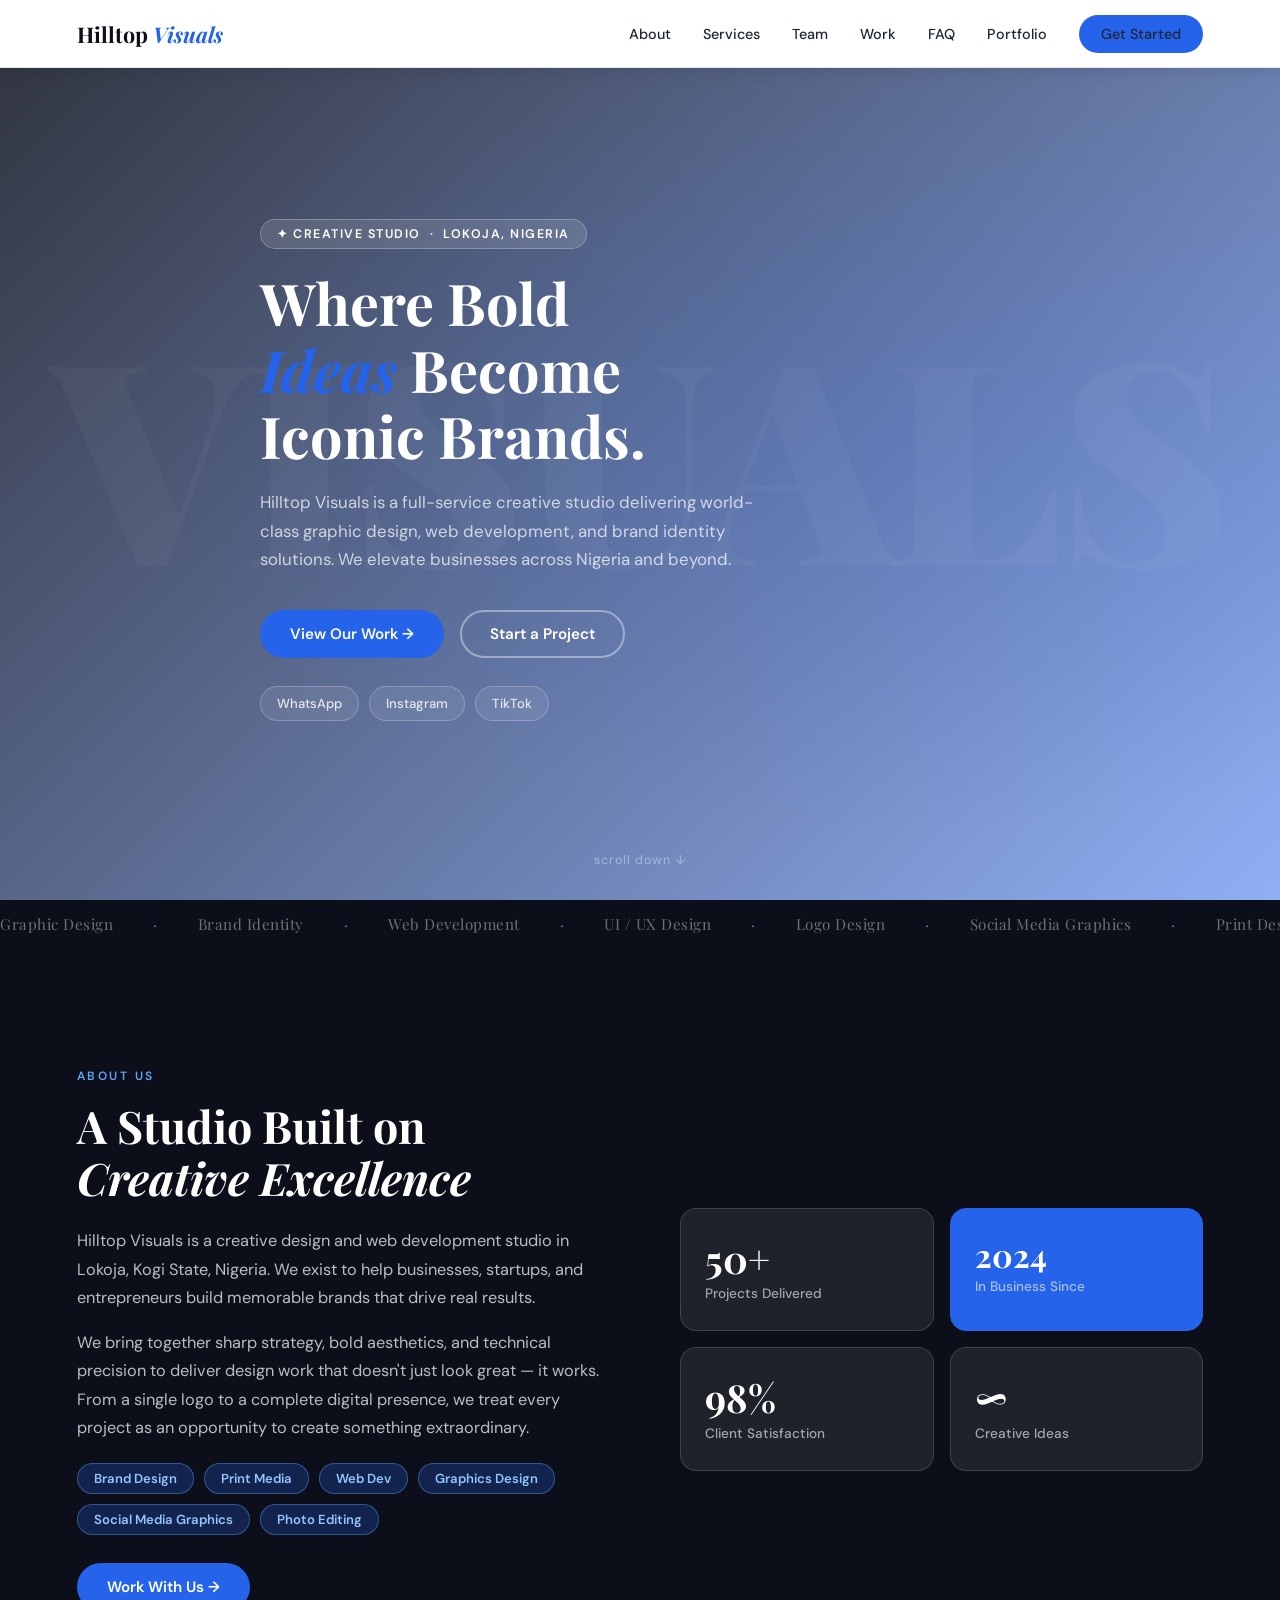
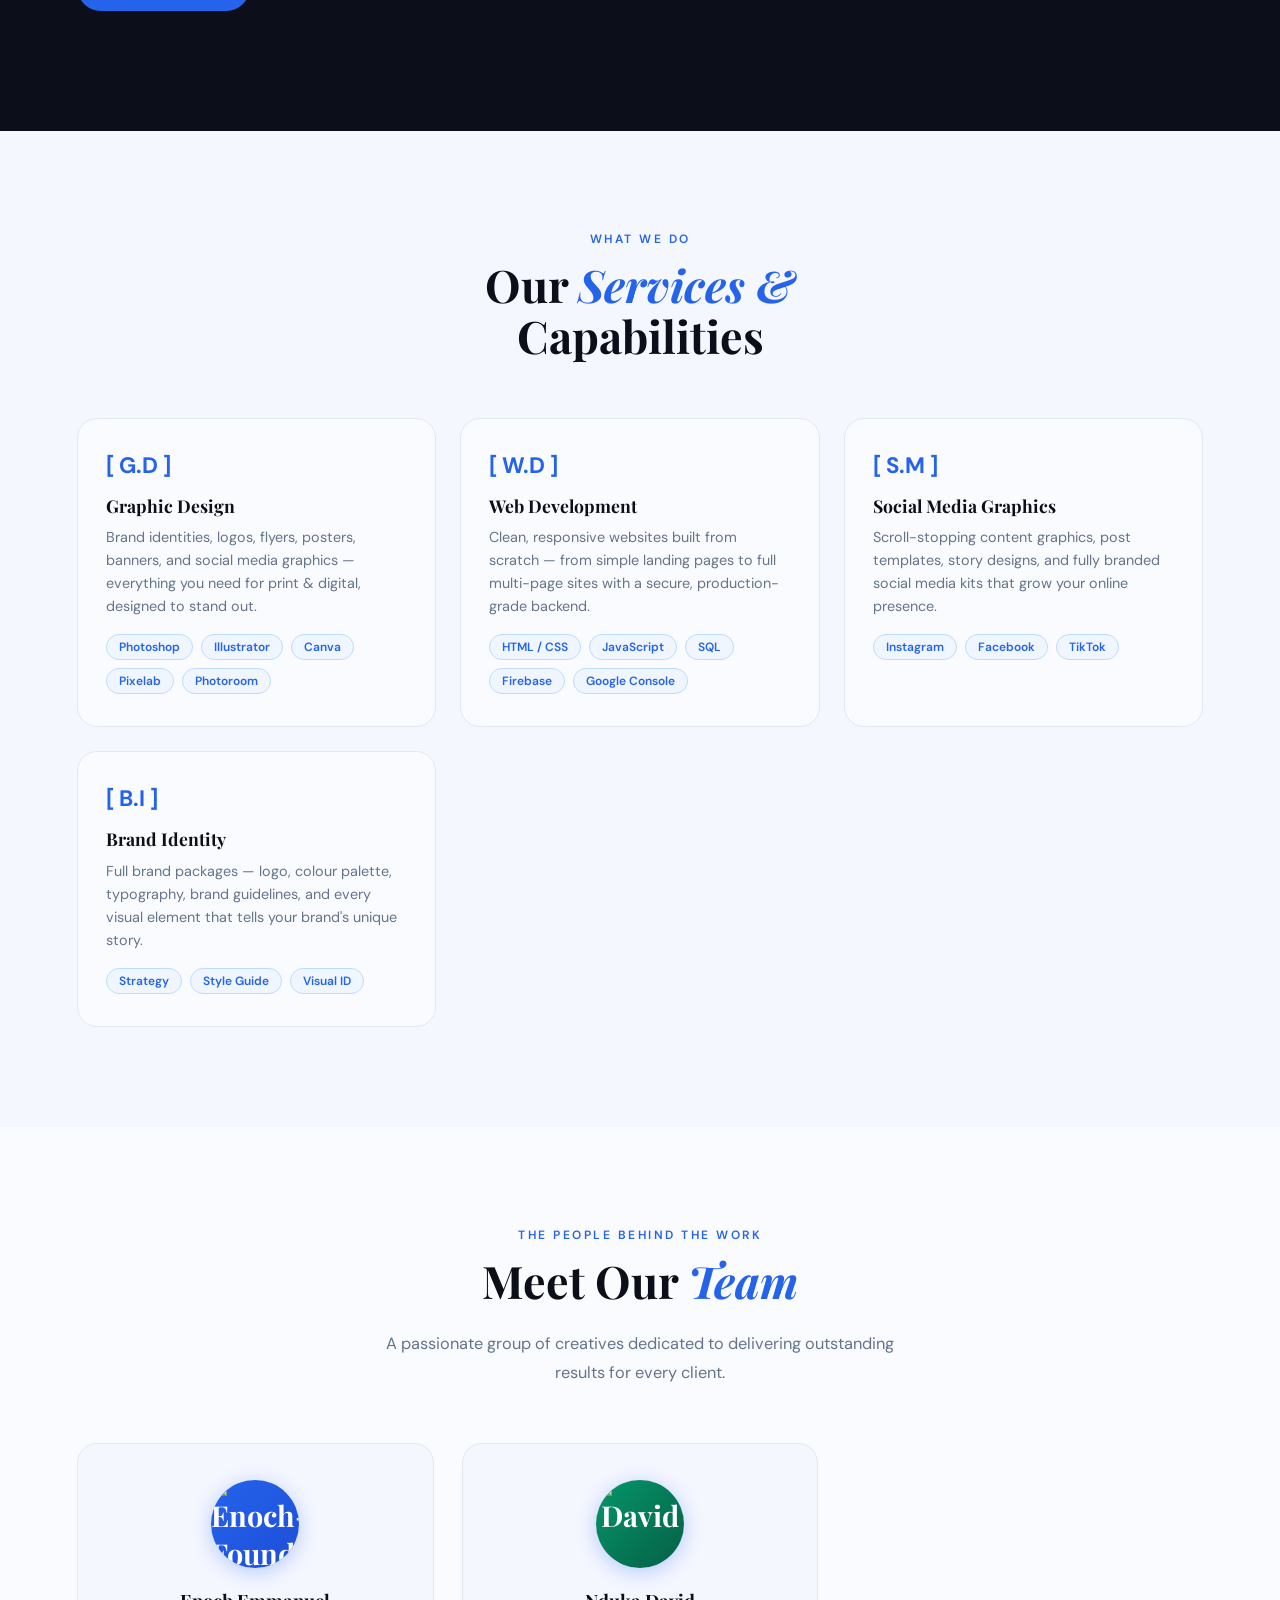
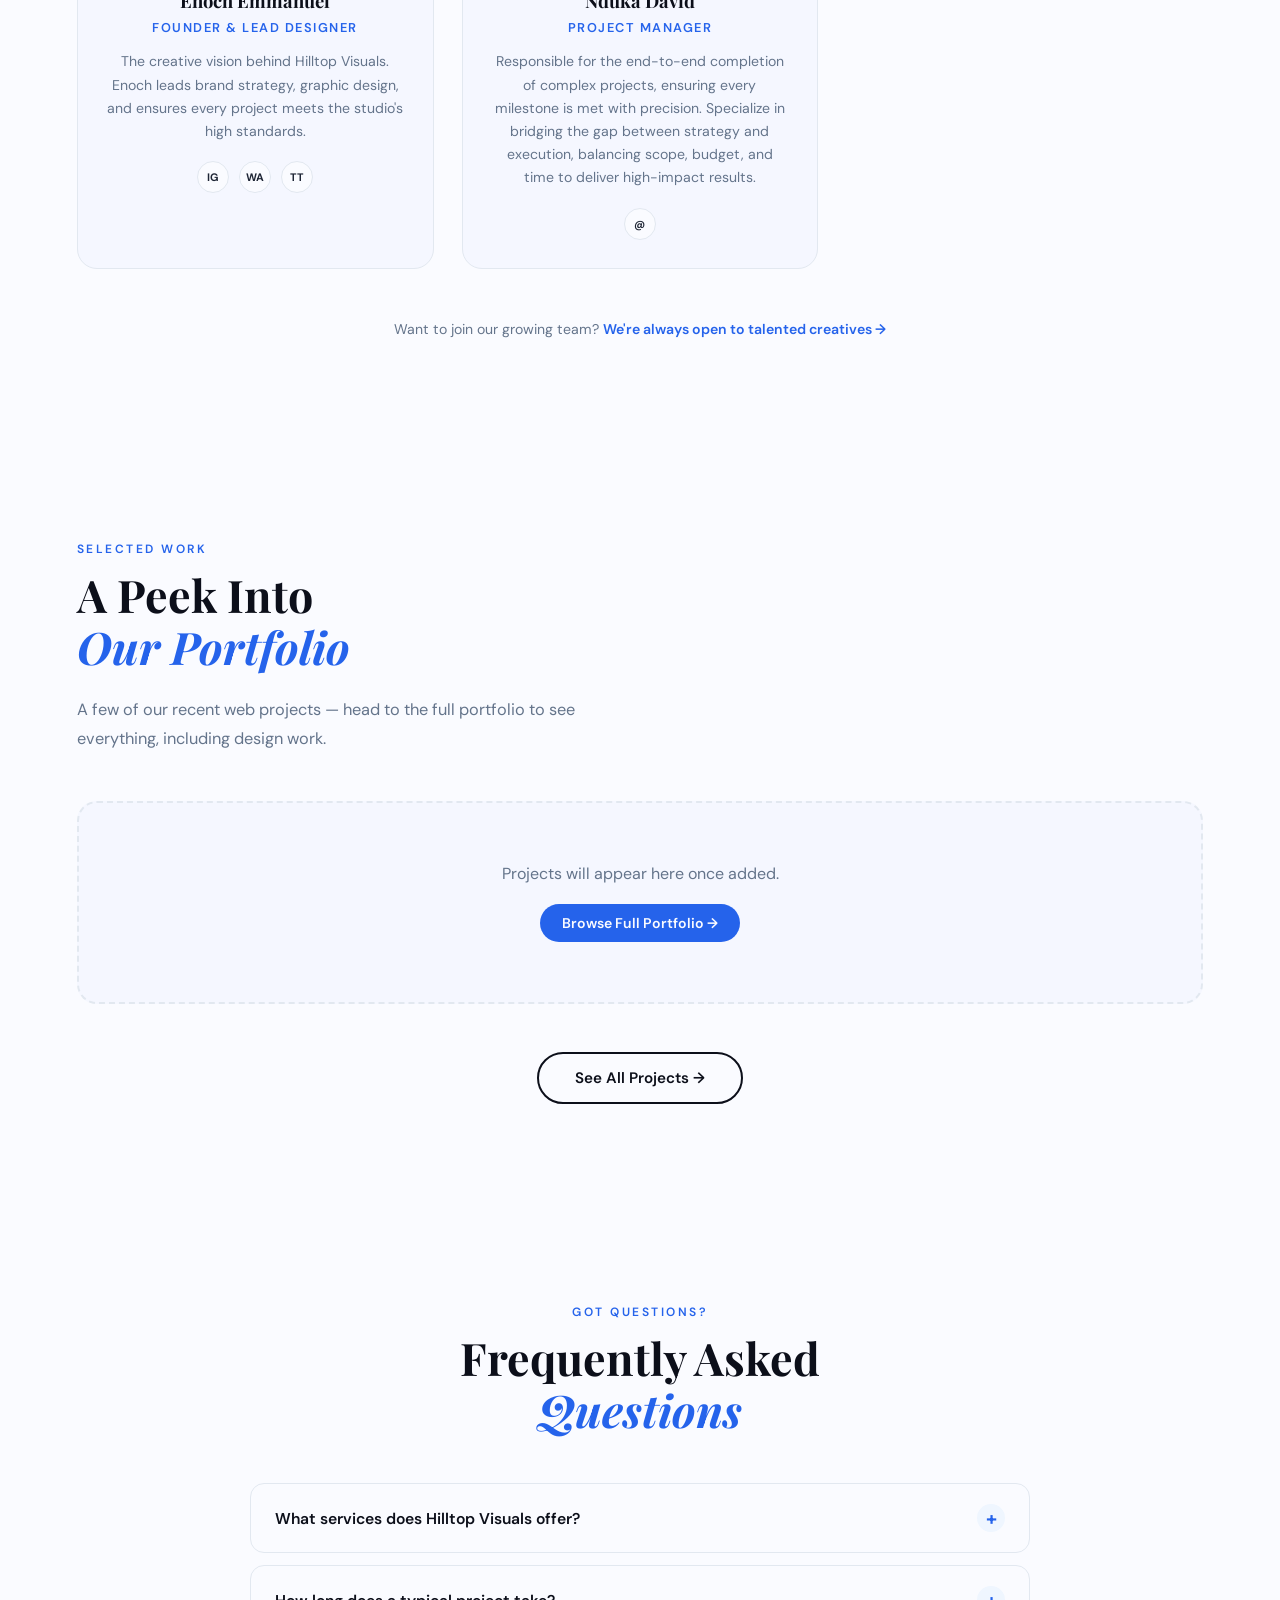
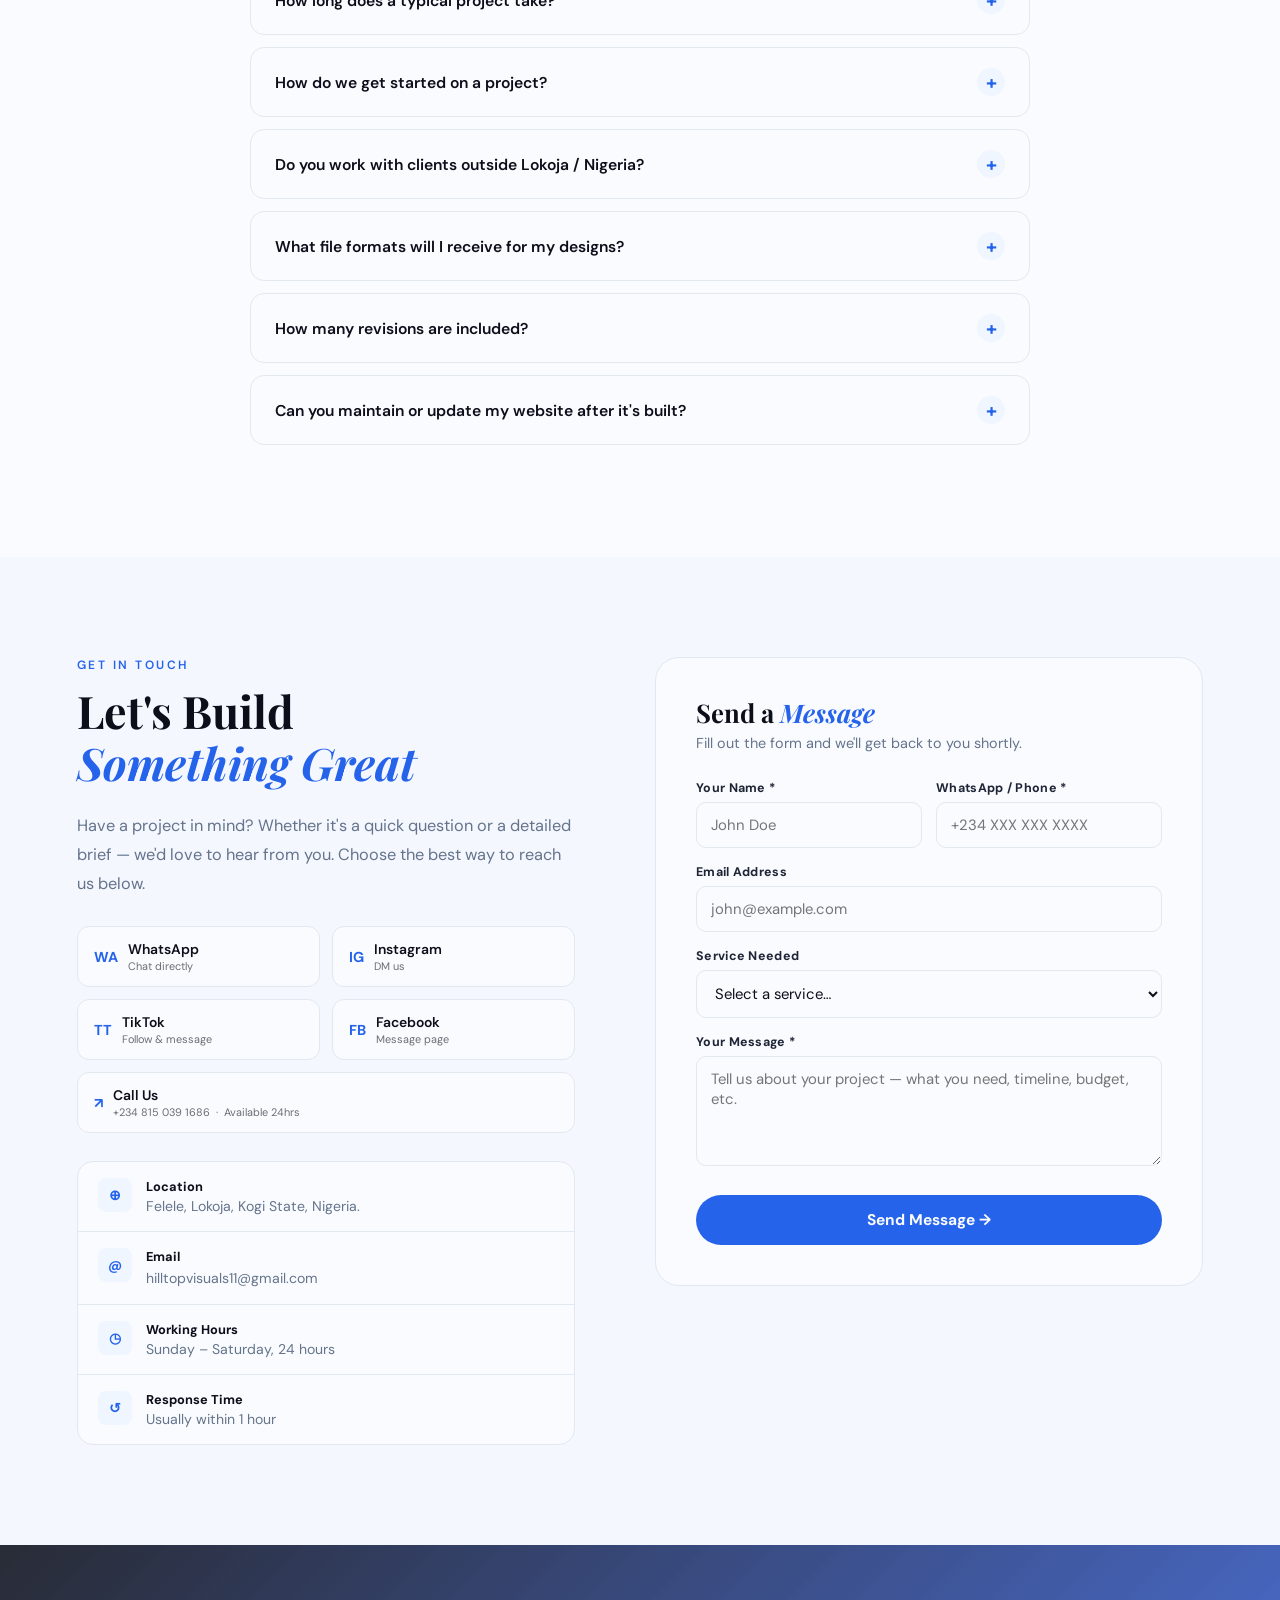
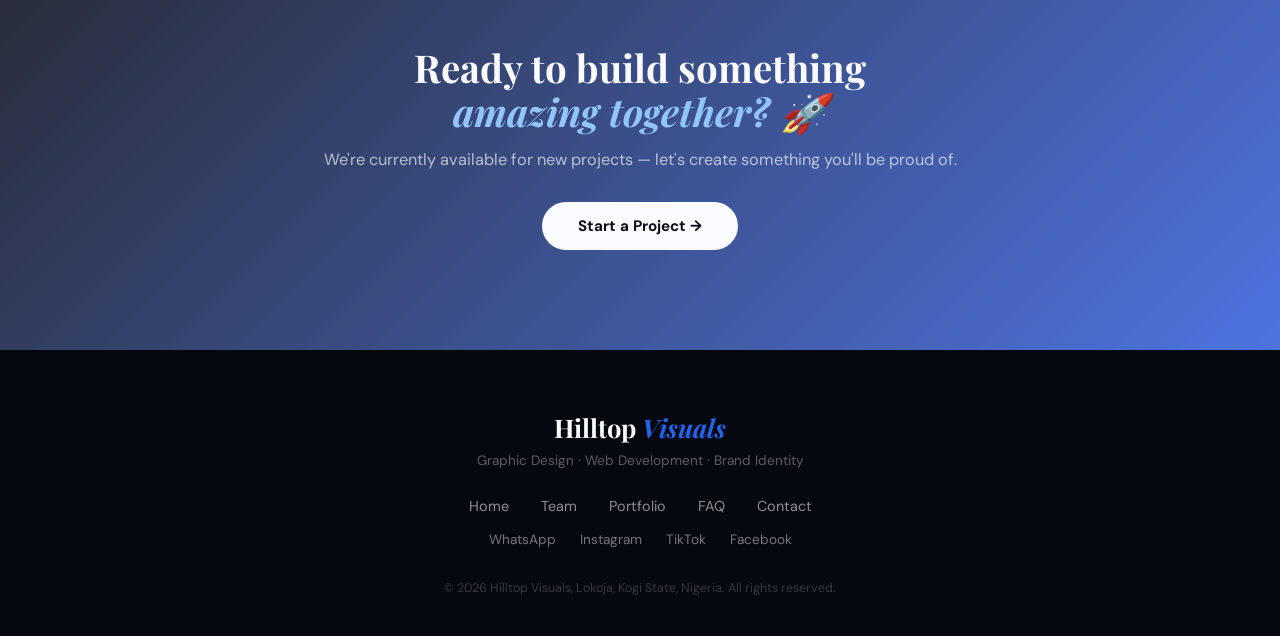
==== commit c34e27ce: "update" ====
--- a/index.html
+++ b/index.html
@@ -4,6 +4,7 @@
   <meta charset="UTF-8">
   <link rel="dns-prefetch" href="https://firestore.googleapis.com">
   <link rel="dns-prefetch" href="https://images.unsplash.com">
+  <link rel="dns-prefetch" href="https://s.wordpress.com">
   <link rel="preload" as="image" href="https://images.unsplash.com/photo-1558655146-d09347e92766?w=1600&q=80&auto=format&fit=crop" fetchpriority="high">
   <meta name="viewport" content="width=device-width, initial-scale=1.0">
   <title>Hilltop Visuals — Creative Design Studio in Lokoja, Nigeria</title>
@@ -194,7 +195,7 @@
         <p class="team-bio">Responsible for the end-to-end completion of complex projects, ensuring every milestone is met with precision. Specialize in bridging the gap between strategy and execution, balancing scope, budget, and time to deliver high-impact results.
 </p>
         <div class="team-socials">
-          <a href="#contact" class="team-social-link" aria-label="Contact">@</a>
+          <a href="manager.html" class="team-social-link" aria-label="Contact">@</a>
         </div>
       </div>
 
@@ -209,7 +210,7 @@
   <section class="section work-section" id="work" aria-labelledby="work-heading">
     <p class="eyebrow">Selected Work</p>
     <h2 id="work-heading">A Peek Into<br><em>Our Portfolio</em></h2>
-    <p class="body-text" style="max-width:520px;margin-bottom:0;">A few of our favourite recent projects — head to the full portfolio to see everything.</p>
+    <p class="body-text" style="max-width:520px;margin-bottom:0;">A few of our recent web projects — head to the full portfolio to see everything, including design work.</p>
     <div class="work-grid" id="featuredWork" role="list">
       <div class="work-placeholder">
         <div class="wp-inner">
@@ -369,11 +370,12 @@
       db = getFirestore(app);
     }
 
-    // localStorage cache — 5 min TTL, top 3 featured only
-    const FEAT_CACHE_KEY = 'hv_featured_v1';
+    // localStorage cache — 5 min TTL, top 3 web projects only
+    const FEAT_CACHE_KEY = 'hv_featured_web_v2';
     const FEAT_CACHE_TTL = 5 * 60 * 1000;
     const MAX_FEAT_RETRIES = 3, FEAT_RETRY_MS = 4000;
     let featRetryCount = 0, featRetryTimer = null;
+    const HOME_CATEGORY = 'Web Design'; // only this category shows on the homepage
 
     function readFeatCache() {
       try {
@@ -391,28 +393,37 @@
       const grid = document.getElementById('featuredWork'); if (!grid) return;
       grid.innerHTML = `<div class="work-placeholder"><div class="wp-inner"><div style="width:30px;height:30px;border:3px solid #ddd;border-top-color:var(--accent);border-radius:50%;animation:spin 0.8s linear infinite;margin:0 auto 14px;" aria-hidden="true"></div><p style="color:var(--mid);font-size:0.9rem;">${msg}</p></div></div>`;
     }
-    function showFeatError() {
+    function showFeatError(reason) {
       const grid = document.getElementById('featuredWork'); if (!grid) return;
-      grid.innerHTML = `<div class="work-placeholder"><div class="wp-inner" style="max-width:380px;"><div style="font-size:2rem;margin-bottom:12px;">📡</div><p style="font-weight:600;color:var(--ink);margin-bottom:8px;">Connection Unstable</p><p style="color:var(--mid);font-size:0.88rem;line-height:1.6;margin-bottom:20px;">Projects couldn't load. Please check your connection and try again.</p><button onclick="window.__hvFeatReload()" style="background:var(--accent);color:#fff;border:none;padding:11px 26px;border-radius:50px;font-weight:600;font-size:0.88rem;cursor:pointer;font-family:inherit;">↺ Reload</button><p style="font-size:0.76rem;color:var(--mid);margin-top:10px;">Or <a href="portfolio.html" style="color:var(--accent);">view the full portfolio →</a></p></div></div>`;
+      const msg = reason === 'offline'
+        ? "You're offline. Please check your connection and try again."
+        : "Projects couldn't load right now. This is usually a temporary connection issue.";
+      grid.innerHTML = `<div class="work-placeholder"><div class="wp-inner" style="max-width:380px;"><div style="font-size:2rem;margin-bottom:12px;">📡</div><p style="font-weight:600;color:var(--ink);margin-bottom:8px;">${reason === 'offline' ? 'No Connection' : 'Connection Unstable'}</p><p style="color:var(--mid);font-size:0.88rem;line-height:1.6;margin-bottom:20px;">${msg}</p><button onclick="window.__hvFeatReload()" style="background:var(--accent);color:#fff;border:none;padding:11px 26px;border-radius:50px;font-weight:600;font-size:0.88rem;cursor:pointer;font-family:inherit;">↺ Reload</button><p style="font-size:0.76rem;color:var(--mid);margin-top:10px;">Or <a href="portfolio.html" style="color:var(--accent);">view the full portfolio →</a></p></div></div>`;
     }
 
     function renderFeatured(projects) {
       const grid = document.getElementById('featuredWork');
       if (!projects.length) {
-        grid.innerHTML = `<div class="work-placeholder"><div class="wp-inner"><p>Projects will appear here once added.</p><a href="portfolio.html" class="btn-primary" style="margin-top:20px;font-size:0.88rem;padding:10px 22px;">Browse Full Portfolio →</a></div></div>`;
+        grid.innerHTML = `<div class="work-placeholder"><div class="wp-inner"><p>Web projects will appear here once added.</p><a href="portfolio.html" class="btn-primary" style="margin-top:20px;font-size:0.88rem;padding:10px 22px;">Browse Full Portfolio →</a></div></div>`;
         return;
       }
-      grid.innerHTML = projects.map((p,i) => `<div class="work-card reveal" style="transition-delay:${i*0.1}s" role="listitem"><div class="work-img">${p.image ? `<img src="${p.image}" alt="${p.title} — ${p.category||'Design'} by Hilltop Visuals" loading="lazy">` : `<div class="work-no-img">✦</div>`}<div class="work-overlay"><a href="${p.link||'portfolio.html'}" target="_blank" rel="noopener noreferrer" class="work-view-btn">View Project ↗</a></div></div><div class="work-info"><span class="work-cat">${p.category||'Design'}</span><h3>${p.title}</h3>${p.description?`<p>${p.description.substring(0,100)}${p.description.length>100?'…':''}</p>`:''}</div></div>`).join('');
+      grid.innerHTML = projects.map((p,i) => `<div class="work-card reveal" style="transition-delay:${i*0.1}s" role="listitem"><div class="work-img">${p.image ? `<img src="${p.image}" alt="${p.title} — ${p.category||'Design'} by Hilltop Visuals" loading="lazy" decoding="async" onerror="this.closest('.work-img').innerHTML='<div class=&quot;work-no-img&quot;>✦<span style=&quot;display:block;font-size:0.7rem;margin-top:6px;color:var(--mid);&quot;>Image unavailable</span></div>'">` : `<div class="work-no-img">✦</div>`}<div class="work-overlay"><a href="${p.link||'portfolio.html'}" target="_blank" rel="noopener noreferrer" class="work-view-btn">View Project ↗</a></div></div><div class="work-info"><span class="work-cat">${p.category||'Design'}</span><h3>${p.title}</h3>${p.description?`<p>${p.description.substring(0,100)}${p.description.length>100?'…':''}</p>`:''}</div></div>`).join('');
       attachReveal();
     }
 
+    // Fetch a slightly larger recent batch ordered by createdAt (single-field
+    // index, no composite index needed), then filter to web projects only —
+    // keeps this fast without requiring a Firestore composite index.
     async function fetchFeatured() {
+      if (typeof navigator !== 'undefined' && navigator.onLine === false) {
+        throw Object.assign(new Error('offline'), { code: 'offline' });
+      }
       try {
-        const snap = await getDocs(query(collection(db,'projects'), orderBy('createdAt','desc'), limit(3)));
-        return snap.docs.map(d => ({ id: d.id, ...d.data() }));
+        const snap = await getDocs(query(collection(db,'projects'), orderBy('createdAt','desc'), limit(15)));
+        return snap.docs.map(d => ({ id: d.id, ...d.data() })).filter(p => p.category === HOME_CATEGORY).slice(0,3);
       } catch {
-        const snap = await getDocs(query(collection(db,'projects'), limit(3)));
-        return snap.docs.map(d => ({ id: d.id, ...d.data() }));
+        const snap = await getDocs(query(collection(db,'projects'), limit(30)));
+        return snap.docs.map(d => ({ id: d.id, ...d.data() })).filter(p => p.category === HOME_CATEGORY).slice(0,3);
       }
     }
 
@@ -434,7 +445,9 @@
           writeFeatCache(projects);
           renderFeatured(projects);
         } catch(e) {
-          if (featRetryCount < MAX_FEAT_RETRIES) {
+          if (e?.code === 'offline') {
+            showFeatError('offline');
+          } else if (featRetryCount < MAX_FEAT_RETRIES) {
             featRetryCount++;
             showFeatLoader(`Retrying… (${featRetryCount}/${MAX_FEAT_RETRIES})`);
             featRetryTimer = setTimeout(loadFeatured, FEAT_RETRY_MS);
